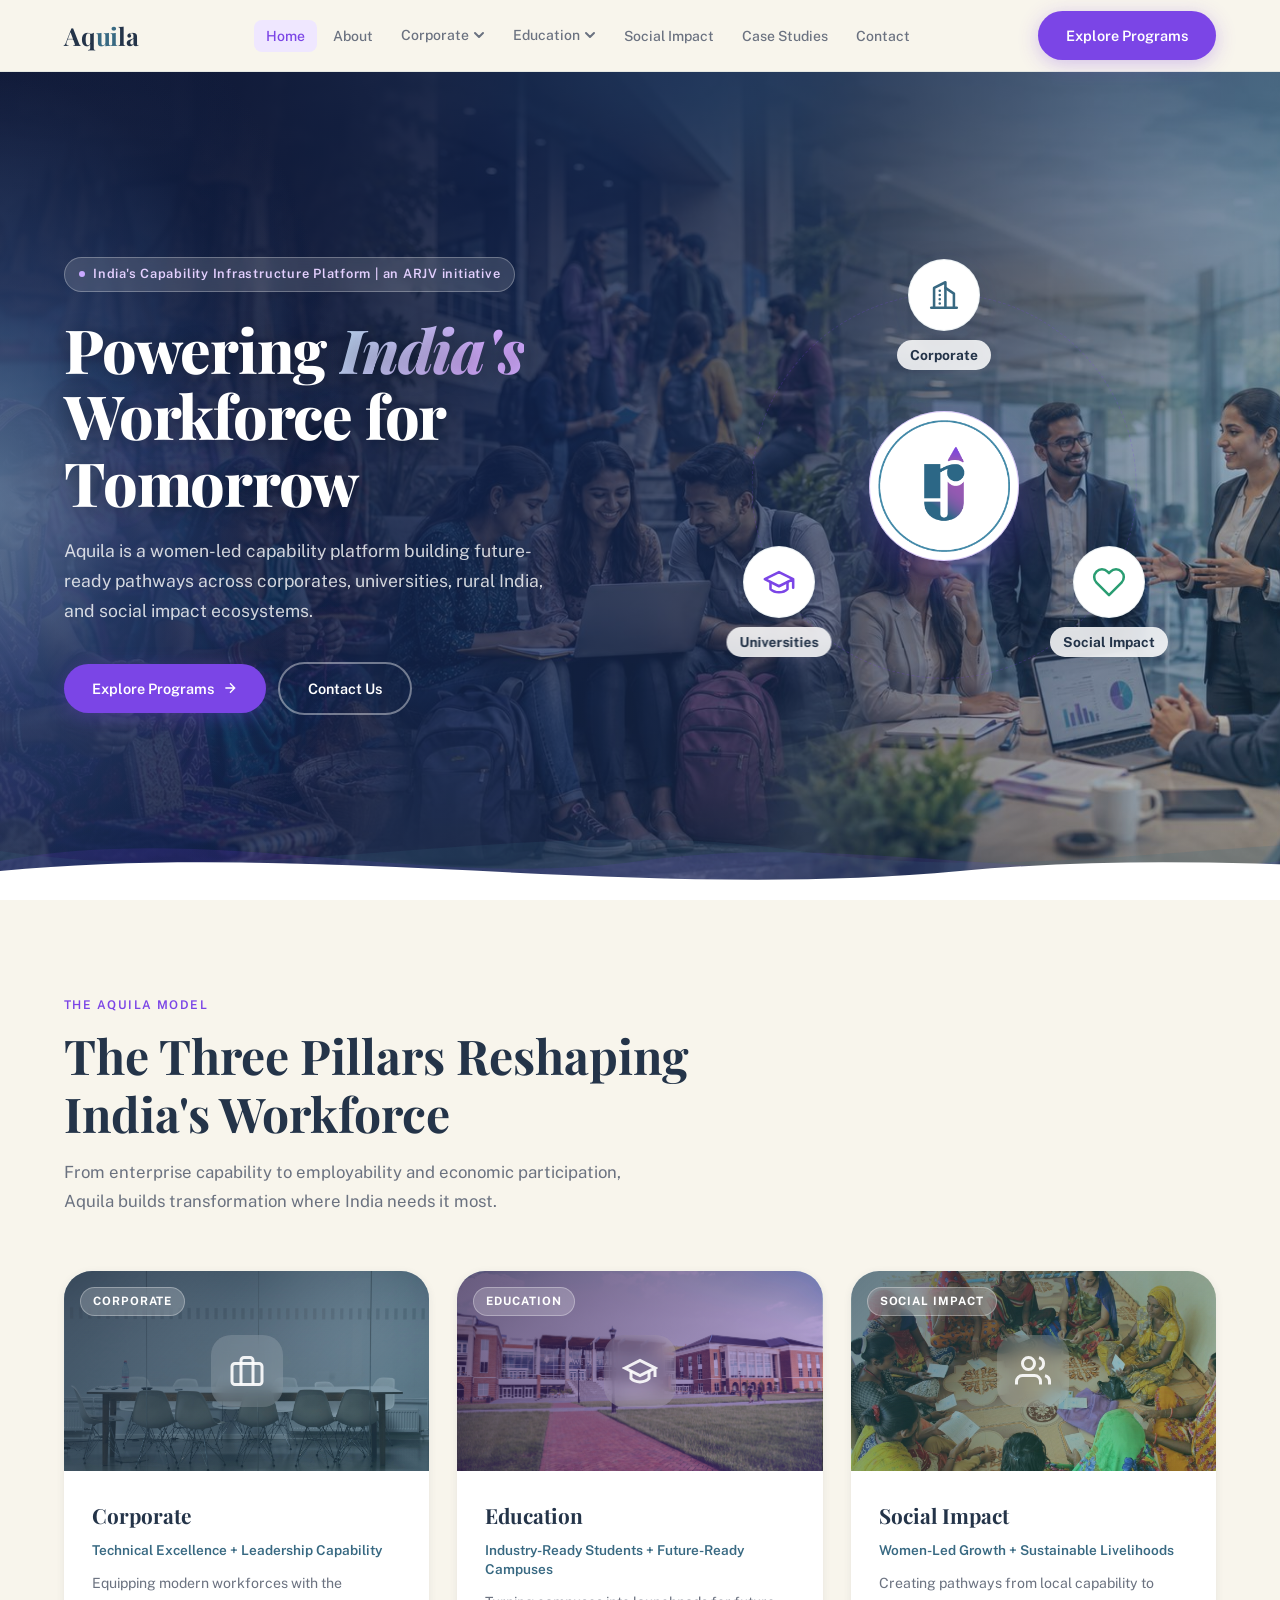
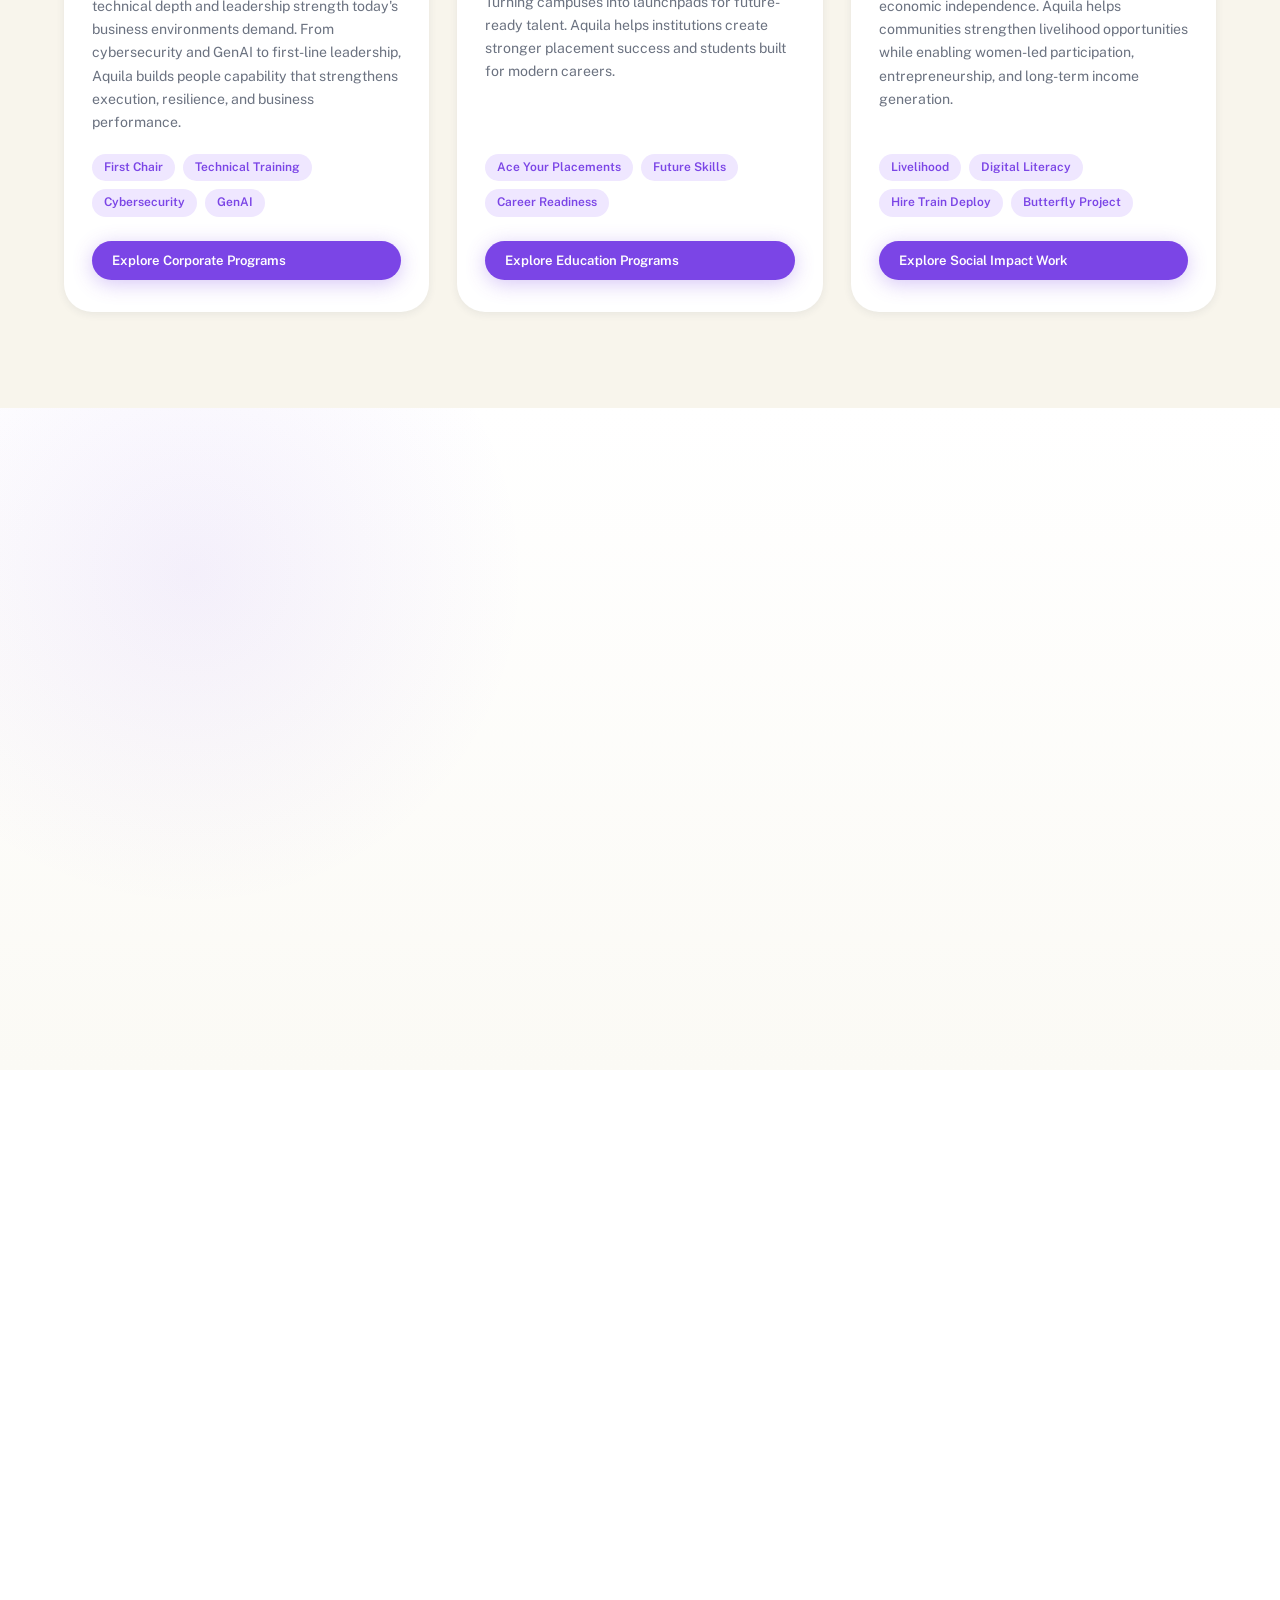
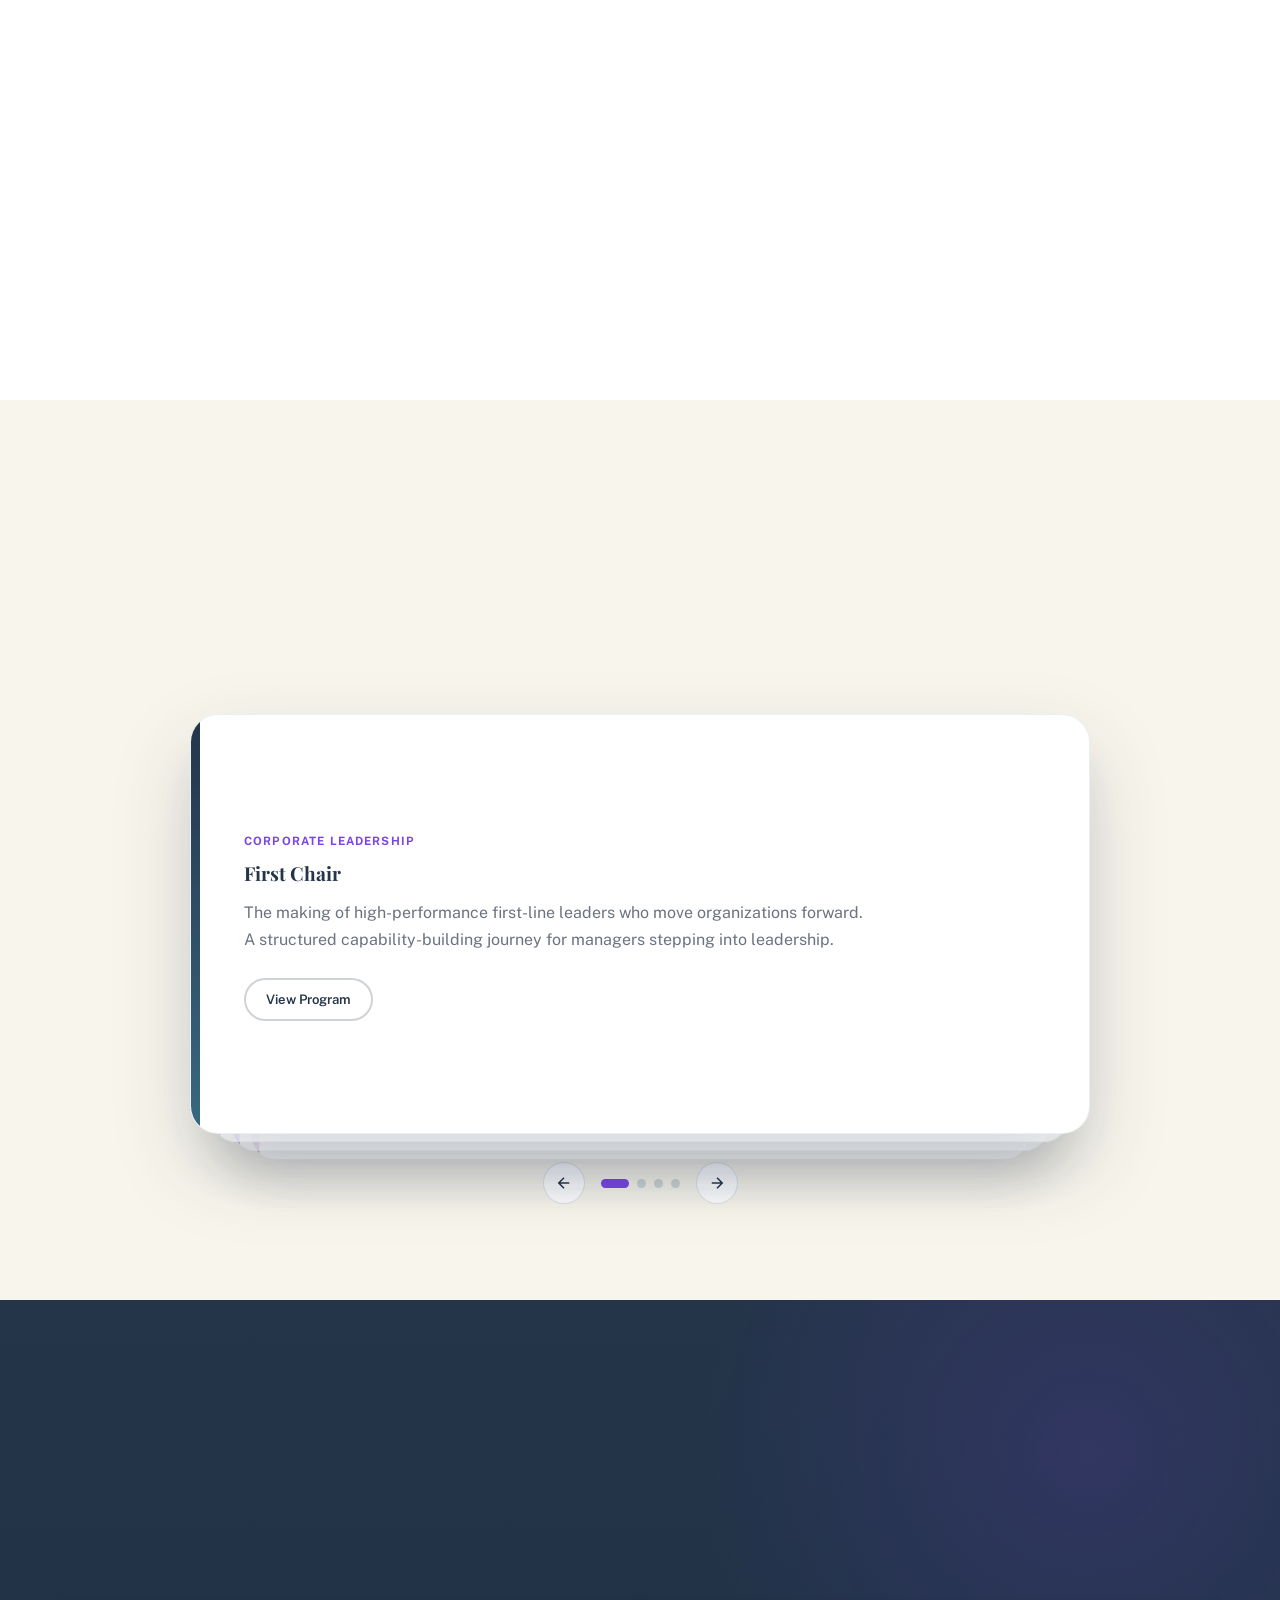
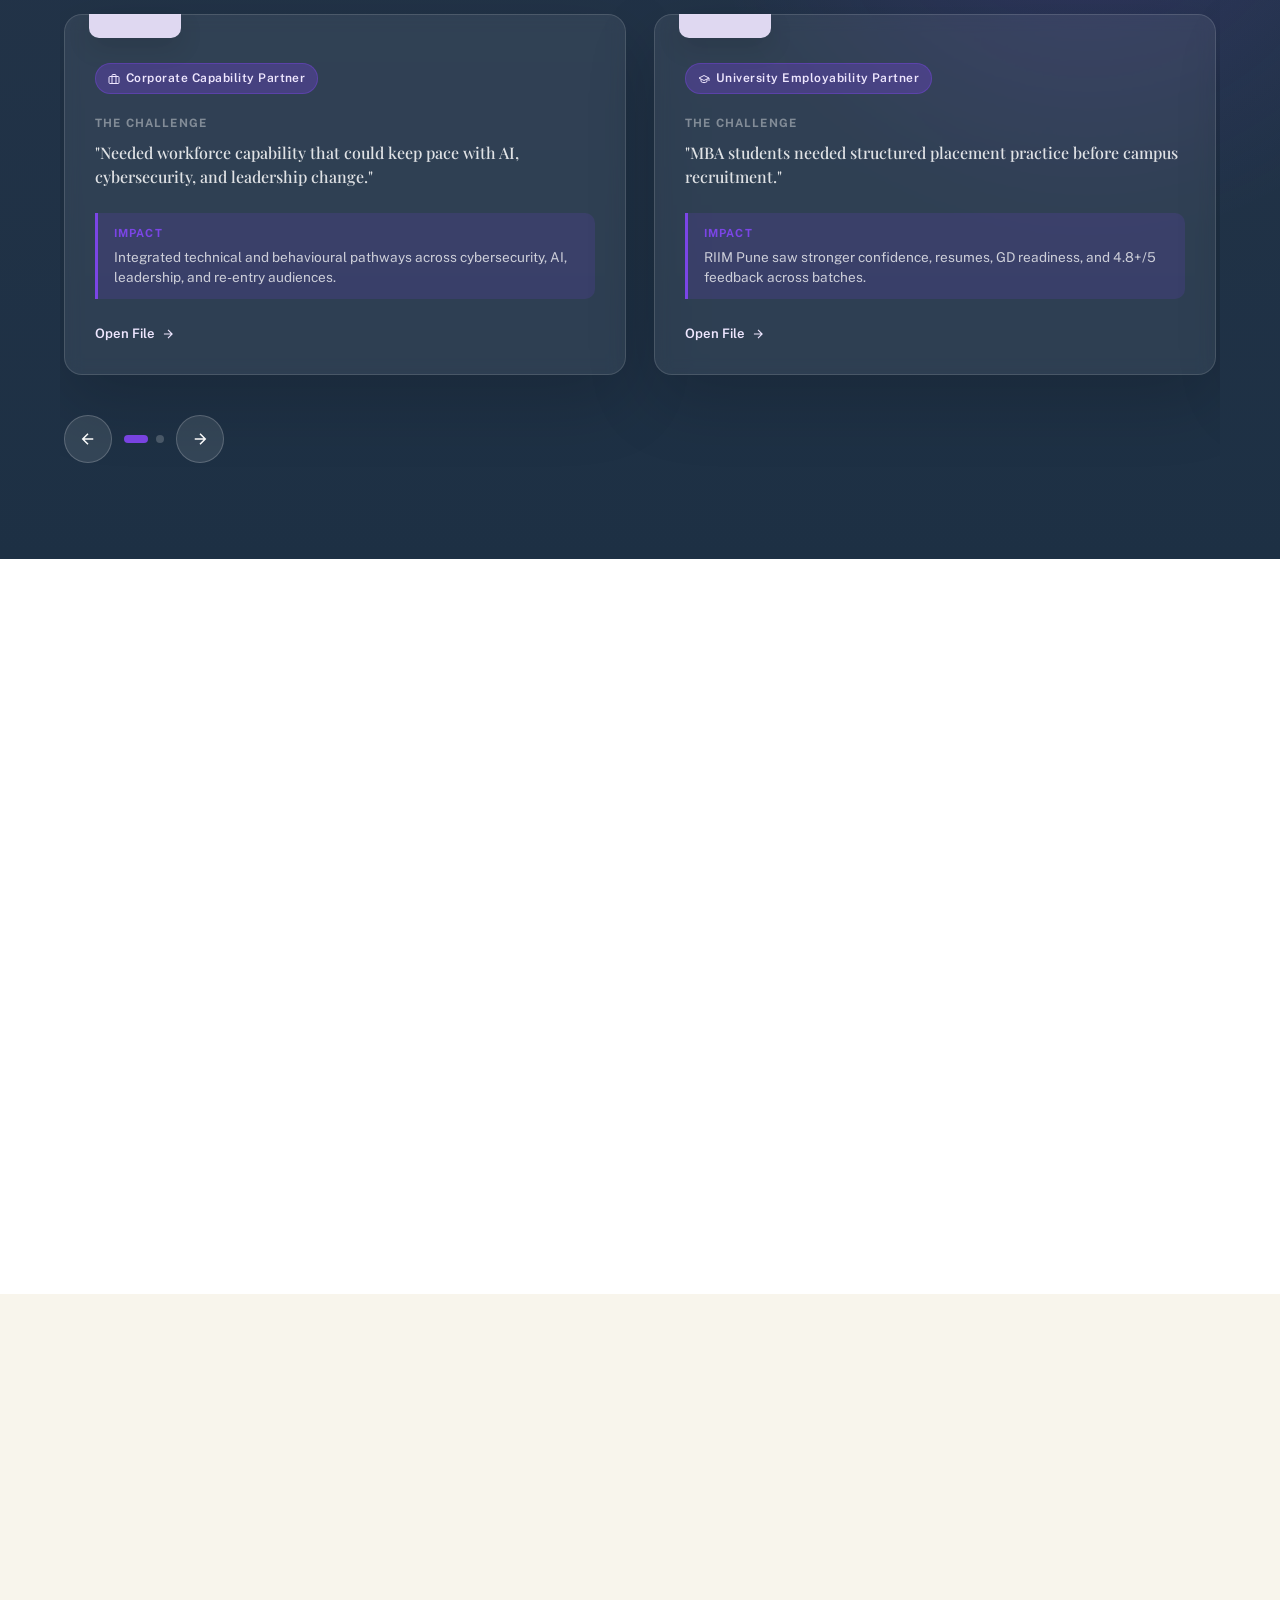
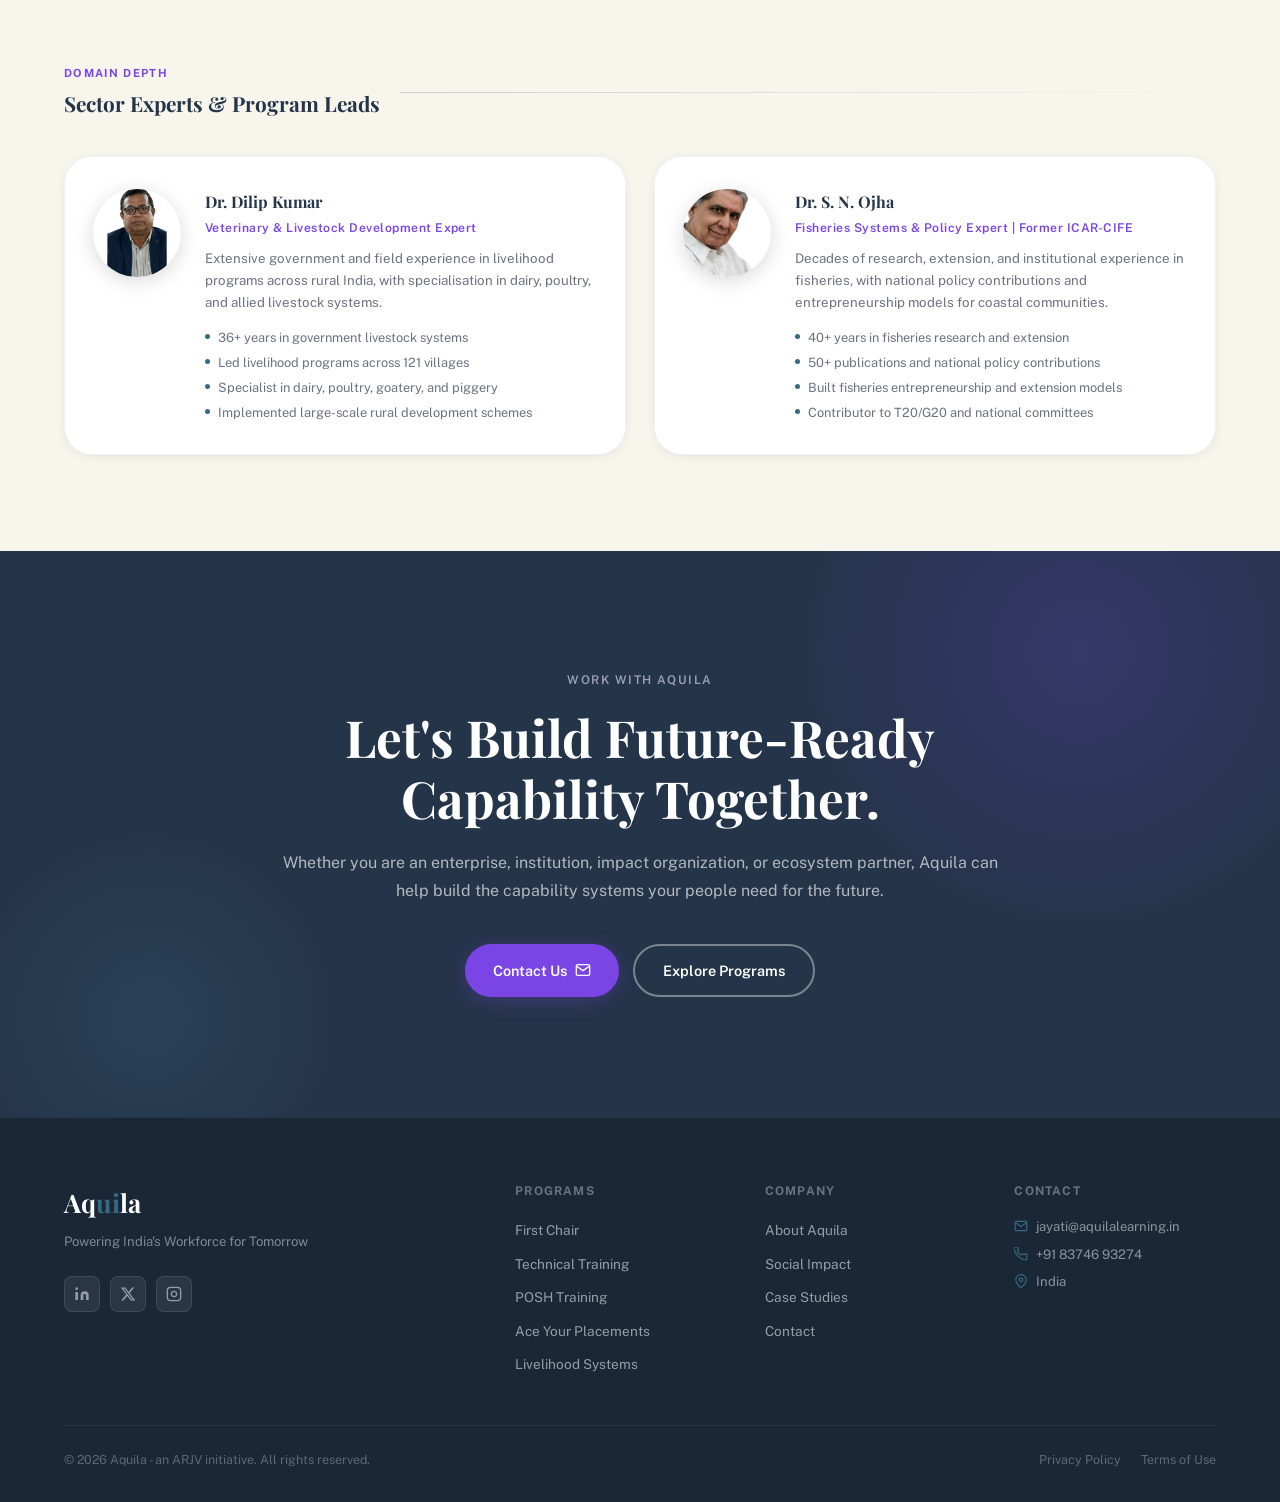
==== index.html @ 2aec51d8 "Move Cyberbullying Awareness from Corporate to Education nav Updated nav dropdown, mobile menu, foot" ====
<!DOCTYPE html>
<html lang="en">
<head>
  <meta charset="UTF-8" />
  <meta name="viewport" content="width=device-width, initial-scale=1.0" />
  <title>Aquila Powering India's Workforce for Tomorrow</title>
  <meta name="description" content="Aquila is a women-led ARJV initiative building future-ready capability pathways across corporates, institutions, rural India, and social impact ecosystems." />
  <meta property="og:title" content="Aquila Powering India's Workforce for Tomorrow" />
  <meta property="og:description" content="From potential to income pathways at scale: 15+ skill areas, 1,00,000+ learners impacted, and 60+ industry practitioners." />
  <meta property="og:type" content="website" />
  <meta property="og:image" content="assets/back/home-social.jpg" />
  <link rel="preconnect" href="https://fonts.googleapis.com" />
  <link rel="preconnect" href="https://fonts.gstatic.com" crossorigin />
  <link href="https://fonts.googleapis.com/css2?family=Playfair+Display:ital,wght@0,400;0,500;0,600;0,700;0,800;1,400;1,600&family=Public+Sans:wght@300;400;500;600;700&display=swap" rel="stylesheet" />
  <link rel="icon" href="favicon.svg" type="image/svg+xml" />
  <link rel="stylesheet" href="styles.css" />
  <style>
    /* -- Page-specific styles (shared chrome lives in styles.css) -- */

    /* ----------------------------
       HERO
    ---------------------------- */
    .hero {
      min-height: calc(100dvh - var(--nav-h));
      position: relative;
      isolation: isolate;
      overflow: hidden;
      display: flex;
      align-items: center;
      padding: 80px 0;
    }
    /* Mirrored background photo */
    .hero::before {
      content: '';
      position: absolute;
      inset: 0;
      background: url('assets/headers/home.jpg') center/cover no-repeat;
      transform: scaleX(-1);
      z-index: 0;
    }
    /* Dark navy overlay less purple, more depth */
    .hero::after {
      content: '';
      position: absolute;
      inset: 0;
      background:
        radial-gradient(ellipse 38% 90% at -1% 52%, rgba(160,200,235,0.50) 0%, rgba(90,130,195,0.28) 28%, rgba(50,80,130,0.08) 58%, transparent 76%),
        linear-gradient(120deg, rgba(12,22,52,0.93) 0%, rgba(18,36,78,0.84) 38%, rgba(30,52,95,0.60) 65%, rgba(56,105,130,0.28) 100%);
      z-index: 1;
      pointer-events: none;
    }
    .hero-inner {
      display: grid;
      grid-template-columns: 1fr 1fr;
      gap: 64px;
      align-items: center;
      position: relative;
      z-index: 2;
    }
    .hero-eyebrow {
      display: inline-flex;
      align-items: center;
      gap: 8px;
      background: rgba(255,255,255,0.14);
      border: 1px solid rgba(255,255,255,0.28);
      backdrop-filter: blur(6px);
      padding: 6px 14px;
      border-radius: 50px;
      font-size: 0.8rem;
      font-weight: 600;
      color: #e4d0ff;
      letter-spacing: 0.06em;
      margin-bottom: 24px;
    }
    .hero-eyebrow::before {
      content: '';
      width: 6px;
      height: 6px;
      border-radius: 50%;
      background: #c9a8ff;
      animation: pulse 2s infinite;
    }
    @keyframes pulse {
      0%, 100% { opacity: 1; transform: scale(1); }
      50% { opacity: 0.5; transform: scale(1.3); }
    }
    .hero-headline {
      font-family: var(--font-head);
      font-size: clamp(2.4rem, 5vw, 3.8rem);
      font-weight: 800;
      line-height: 1.1;
      color: #fff;
      margin-bottom: 20px;
      letter-spacing: -0.02em;
      text-shadow: 0 2px 20px rgba(0,0,0,0.3);
    }
    .hero-headline em {
      font-style: italic;
      background: linear-gradient(120deg, #b8d9f0 0%, #d4a8ff 40%, #c9b6ff 70%, #b8d9f0 100%);
      background-size: 220% 100%;
      -webkit-background-clip: text;
      background-clip: text;
      color: transparent;
      -webkit-text-fill-color: transparent;
      animation: hero-em-shift 7s ease-in-out infinite;
    }
    @keyframes hero-em-shift {
      0%, 100% { background-position: 0% 50%; }
      50%      { background-position: 100% 50%; }
    }

    /* Animated wave divider at the bottom of the hero */
    .hero-waves {
      position: absolute;
      left: 0; right: 0; bottom: -1px;
      height: 120px;
      z-index: 2;
      pointer-events: none;
      overflow: hidden;
      line-height: 0;
    }
    .hero-waves svg {
      display: block;
      width: 200%;
      height: 100%;
    }
    .hero-waves path {
      will-change: transform;
    }
    .hw-back  { fill: var(--white); animation: hero-wave-drift 26s linear infinite; }
    .hw-mid   { fill: rgba(56,105,130,0.18); animation: hero-wave-drift 18s linear infinite reverse; }
    .hw-front { fill: rgba(123,69,230,0.14); animation: hero-wave-drift 14s linear infinite; }
    @keyframes hero-wave-drift {
      from { transform: translate3d(0, 0, 0); }
      to   { transform: translate3d(-25%, 0, 0); }
    }

    /* keep hero content above the wave divider */
    .hero > .container { position: relative; z-index: 2; }
    .hero-sub {
      font-size: 1.1rem;
      color: rgba(255,255,255,0.80);
      line-height: 1.7;
      margin-bottom: 36px;
      max-width: 480px;
    }
    .hero-actions {
      display: flex;
      flex-wrap: wrap;
      gap: 12px;
      align-items: center;
    }

    /* ===== Hero convergence visual 3 sectors orbit the Aquila core ===== */
    .hero-visual {
      position: relative;
      min-height: 460px;
      display: flex;
      align-items: center;
      justify-content: center;
    }
    .hero-converge {
      position: relative;
      width: 100%;
      max-width: 520px;
      margin: 0 auto;
      aspect-ratio: 1 / 1;
    }
    /* static dashed orbit path the nodes ride on */
    .converge-ring {
      position: absolute;
      top: 50%; left: 50%;
      width: 74%; height: 74%;
      transform: translate(-50%, -50%);
      border: 1.5px dashed rgba(123,69,230,0.22);
      border-radius: 50%;
      z-index: 1;
    }
    /* rotating system carries the nodes around the core */
    .converge-system {
      position: absolute;
      inset: 0;
      z-index: 2;
      transform-origin: 50% 50%;
    }
    /* center hub Aquila logo badge */
    .converge-core {
      position: absolute;
      top: 50%; left: 50%;
      transform: translate(-50%, -50%);
      width: 150px; height: 150px;
      border-radius: 50%;
      background: #fff;
      display: flex; align-items: center; justify-content: center;
      box-shadow: 0 18px 48px rgba(123,69,230,0.28);
      z-index: 3;
    }
    .converge-core::before {
      content: '';
      position: absolute; inset: 0;
      border-radius: 50%;
      border: 1.5px solid rgba(123,69,230,0.3);
      animation: cv-pulse 2.8s ease-out infinite;
    }
    @keyframes cv-pulse {
      0%   { transform: scale(1);   opacity: 0.8; }
      100% { transform: scale(1.4); opacity: 0; }
    }
    .cc-logo { width: 88%; height: 88%; object-fit: contain; display: block; }
    /* sector nodes pinned to the orbit ring */
    .converge-node {
      position: absolute;
      width: 72px; height: 72px;
      transform: translate(-50%, -50%);
    }
    .converge-node.n1 { top: 13.2%; left: 50%; }
    .converge-node.n2 { top: 68.4%; left: 18.2%; }
    .converge-node.n3 { top: 68.4%; left: 81.8%; }
    /* inner wrapper counter-rotates so icons + labels stay upright */
    .cn-inner {
      position: relative;
      width: 100%; height: 100%;
      transform-origin: 50% 50%;
    }
    .cn-icon {
      width: 72px; height: 72px; border-radius: 50%;
      background: #fff;
      display: flex; align-items: center; justify-content: center;
      box-shadow: var(--shadow-md);
      border: 1px solid rgba(56,105,130,0.1);
    }
    .cn-icon svg { width: 34px; height: 34px; }
    .n1 .cn-icon svg { color: var(--teal); }
    .n2 .cn-icon svg { color: var(--violet); }
    .n3 .cn-icon svg { color: var(--green); }
    .cn-text {
      position: absolute;
      top: calc(100% + 9px); left: 50%;
      transform: translateX(-50%);
      white-space: nowrap;
      font-weight: 700; font-size: 0.86rem; color: var(--space);
      background: rgba(255,255,255,0.85);
      padding: 4px 13px; border-radius: 50px;
      backdrop-filter: blur(4px);
      box-shadow: var(--shadow-sm);
    }

    /* ----------------------------
       IMPACT METRICS
    ---------------------------- */
    .metrics {
      background: var(--white);
      padding: 56px 0;
      border-top: 1px solid rgba(56,105,130,0.08);
      border-bottom: 1px solid rgba(56,105,130,0.08);
    }
    .metrics-grid {
      display: grid;
      grid-template-columns: repeat(4, 1fr);
      gap: 2px;
    }
    .metric-card {
      padding: 28px 20px;
      text-align: center;
      border-right: 1px solid rgba(56,105,130,0.1);
      transition: background 0.2s ease;
    }
    .metric-card:last-child { border-right: none; }
    .metric-card:hover { background: var(--teal-light); }
    .metric-icon {
      width: 40px;
      height: 40px;
      background: linear-gradient(135deg, rgba(56,105,130,0.1), rgba(123,69,230,0.1));
      border-radius: 10px;
      display: flex;
      align-items: center;
      justify-content: center;
      margin: 0 auto 12px;
    }
    .metric-icon svg { width: 20px; height: 20px; color: var(--teal); }
    .metric-number {
      font-family: var(--font-head);
      font-size: 2rem;
      font-weight: 700;
      color: var(--space);
      line-height: 1;
      margin-bottom: 4px;
    }
    .metric-label {
      font-size: 0.8rem;
      font-weight: 500;
      color: var(--slate);
      letter-spacing: 0.02em;
    }

    .income-model {
      background:
        radial-gradient(circle at 15% 25%, rgba(123,69,230,0.08), transparent 28%),
        linear-gradient(180deg, var(--white), #fbfaf5);
    }
    .income-model-grid {
      display: grid;
      grid-template-columns: 0.82fr 1.18fr;
      gap: 56px;
      align-items: center;
    }
    .income-map {
      position: relative;
      padding: 14px;
      border-radius: 28px;
      background:
        linear-gradient(135deg, rgba(255,255,255,0.76), rgba(239,231,255,0.34)),
        radial-gradient(circle at 50% 50%, rgba(123,69,230,0.08), transparent 42%);
      border: 1px solid rgba(56,105,130,0.1);
    }
    .income-steps::before {
      content: '';
      position: absolute;
      left: 50%;
      top: 14%;
      bottom: 14%;
      width: 2px;
      background: linear-gradient(180deg, rgba(123,69,230,0.08), rgba(123,69,230,0.55), rgba(56,105,130,0.12));
      transform: translateX(-50%);
      pointer-events: none;
    }
    .income-steps::after {
      content: '';
      position: absolute;
      left: 12%;
      right: 12%;
      top: 50%;
      height: 2px;
      background: linear-gradient(90deg, rgba(56,105,130,0.1), rgba(123,69,230,0.55), rgba(56,105,130,0.1));
      transform: translateY(-50%);
      pointer-events: none;
    }
    .income-steps {
      position: relative;
      z-index: 2;
      display: grid;
      grid-template-columns: repeat(2, minmax(0, 1fr));
      gap: 20px;
    }
    .income-step {
      position: relative;
      z-index: 1;
      background: rgba(255,255,255,0.96);
      border: 1px solid rgba(56,105,130,0.14);
      border-radius: 18px;
      padding: 68px 24px 24px;
      min-height: 210px;
      box-shadow: 0 18px 45px rgba(36,52,73,0.08);
      backdrop-filter: blur(8px);
    }
    .income-step h3 { font-size: 1.25rem; }
    .income-step p { font-size: 0.9rem; }
    .income-node {
      position: absolute;
      top: 22px;
      left: 24px;
      width: 36px;
      height: 36px;
      display: grid;
      place-items: center;
      border-radius: 50%;
      background: linear-gradient(135deg, var(--space), var(--violet));
      color: var(--white);
      box-shadow: 0 0 0 8px rgba(123,69,230,0.09);
    }
    .income-node svg {
      width: 16px;
      height: 16px;
    }
    .income-step .num {
      position: absolute;
      top: 26px;
      right: 24px;
      font-size: 0.7rem;
      font-weight: 700;
      letter-spacing: 0.12em;
      text-transform: uppercase;
      color: var(--violet);
    }
    .income-step h3 {
      font-family: var(--font-head);
      font-size: 1.1rem;
      color: var(--space);
      margin-bottom: 8px;
    }
    .income-step p {
      font-size: 0.82rem;
      line-height: 1.55;
      color: var(--slate);
    }

    /* ----------------------------
       THREE PILLARS
    ---------------------------- */
    .pillars { background: var(--ivory); }
    .pillars-grid {
      display: grid;
      grid-template-columns: repeat(3, 1fr);
      gap: 28px;
    }
    .pillar-card {
      background: var(--white);
      border-radius: var(--radius-lg);
      overflow: hidden;
      box-shadow: var(--shadow-sm);
      transition: transform 0.3s ease, box-shadow 0.3s ease;
      display: flex;
      flex-direction: column;
    }
    .pillar-card:hover {
      transform: translateY(-8px);
      box-shadow: var(--shadow-lg);
    }
    .pillar-visual {
      height: 200px;
      position: relative;
      overflow: hidden;
      display: flex;
      align-items: center;
      justify-content: center;
      background-size: cover;
      background-position: center;
    }
    .pillar-card:nth-child(1) .pillar-visual {
      background-image: linear-gradient(135deg, rgba(36,52,73,0.78), rgba(56,105,130,0.46)), url('assets/back/home-corporate.jpg');
    }
    .pillar-card:nth-child(2) .pillar-visual {
      background-image: linear-gradient(135deg, rgba(45,27,78,0.7), rgba(123,69,230,0.34)), url('assets/back/home-institutions.jpg');
    }
    .pillar-card:nth-child(3) .pillar-visual {
      background-image: linear-gradient(135deg, rgba(26,58,74,0.68), rgba(42,157,114,0.28)), url('assets/back/home-social.jpg');
    }
    .pillar-visual-icon {
      width: 72px;
      height: 72px;
      background: rgba(255,255,255,0.15);
      border-radius: 20px;
      display: flex;
      align-items: center;
      justify-content: center;
      backdrop-filter: blur(8px);
    }
    .pillar-visual-icon svg { width: 36px; height: 36px; color: rgba(255,255,255,0.9); }
    .pillar-badge {
      position: absolute;
      top: 16px;
      left: 16px;
      background: rgba(255,255,255,0.2);
      backdrop-filter: blur(8px);
      border: 1px solid rgba(255,255,255,0.3);
      border-radius: 50px;
      padding: 4px 12px;
      font-size: 0.72rem;
      font-weight: 700;
      color: white;
      letter-spacing: 0.08em;
      text-transform: uppercase;
    }
    .pillar-body { padding: 28px 28px 32px; display: flex; flex-direction: column; flex: 1; }
    .pillar-title {
      font-family: var(--font-head);
      font-size: 1.3rem;
      font-weight: 700;
      color: var(--space);
      margin-bottom: 8px;
    }
    .pillar-subtitle {
      font-size: 0.85rem;
      font-weight: 600;
      color: var(--teal);
      margin-bottom: 12px;
      line-height: 1.4;
    }
    .pillar-desc { font-size: 0.88rem; color: var(--slate); line-height: 1.65; margin-bottom: 20px; }
    .pillar-tags {
      display: flex;
      flex-wrap: wrap;
      gap: 8px;
      margin-bottom: 24px;
      margin-top: auto;
    }
    .tag {
      background: var(--lavender);
      color: var(--violet);
      padding: 4px 12px;
      border-radius: 50px;
      font-size: 0.75rem;
      font-weight: 600;
      transition: background 0.2s;
    }
    .tag:hover { background: var(--violet); color: white; }

    /* ----------------------------
       CAPABILITY AREAS
    ---------------------------- */
    .capabilities { background: var(--white); }
    .capabilities-grid {
      display: grid;
      grid-template-columns: repeat(3, 1fr);
      gap: 24px;
    }
    .cap-card {
      background: var(--ivory);
      border-radius: var(--radius-md);
      padding: 32px 28px;
      border: 1px solid transparent;
      transition: all 0.3s ease;
      position: relative;
      overflow: hidden;
    }
    .cap-card::before {
      content: '';
      position: absolute;
      inset: 0;
      background: var(--gradient-card);
      opacity: 0;
      transition: opacity 0.3s ease;
      border-radius: inherit;
    }
    .cap-card:hover { transform: translateY(-6px); border-color: rgba(123,69,230,0.15); box-shadow: var(--shadow-md); }
    .cap-card:hover::before { opacity: 1; }
    .cap-icon {
      width: 52px;
      height: 52px;
      border-radius: 14px;
      display: flex;
      align-items: center;
      justify-content: center;
      margin-bottom: 20px;
      position: relative;
      z-index: 1;
    }
    .cap-icon svg { width: 26px; height: 26px; }
    .cap-card:nth-child(1) .cap-icon { background: linear-gradient(135deg, #e0f0f7, #c8e4ef); color: var(--teal); }
    .cap-card:nth-child(2) .cap-icon { background: linear-gradient(135deg, #f0e8f7, #e2cff0); color: var(--purple); }
    .cap-card:nth-child(3) .cap-icon { background: linear-gradient(135deg, #ede4ff, #ddd0fb); color: var(--violet); }
    .cap-card:nth-child(4) .cap-icon { background: linear-gradient(135deg, #fff3e0, #ffe5b4); color: #e07800; }
    .cap-card:nth-child(5) .cap-icon { background: linear-gradient(135deg, #e8f7f0, #c8eedd); color: #2a9d72; }
    .cap-card:nth-child(6) .cap-icon { background: linear-gradient(135deg, #fce8f0, #f8c8dd); color: #c2466e; }
    .cap-title {
      font-family: var(--font-head);
      font-size: 1.1rem;
      font-weight: 700;
      color: var(--space);
      margin-bottom: 10px;
      position: relative;
      z-index: 1;
    }
    .cap-desc { font-size: 0.85rem; color: var(--slate); line-height: 1.6; position: relative; z-index: 1; }

    /* ----------------------------
       FEATURED PROGRAMS
    ---------------------------- */
    .programs { background: var(--ivory); }
    .programs-grid {
      position: relative;
      min-height: 420px;
      max-width: 900px;
      margin: 0 auto;
    }
    .program-card {
      position: absolute;
      inset: 0;
      background: var(--white);
      border-radius: var(--radius-lg);
      overflow: hidden;
      box-shadow: var(--shadow-lg);
      display: flex;
      min-height: 330px;
      border: 1px solid rgba(56,105,130,0.1);
      transform: translateY(calc(var(--stack-y, 0) * 18px)) scale(var(--stack-scale, 1));
      opacity: var(--stack-opacity, 1);
      z-index: var(--stack-z, 1);
      pointer-events: var(--stack-events, none);
      transition: transform 0.45s cubic-bezier(0.4,0,0.2,1), opacity 0.35s ease, box-shadow 0.35s ease;
    }
    .program-card.active {
      --stack-events: auto;
      box-shadow: 0 34px 80px rgba(36,52,73,0.18);
    }
    .program-card:hover { box-shadow: 0 34px 80px rgba(36,52,73,0.22); }
    .program-accent {
      width: 9px;
      flex-shrink: 0;
    }
    .program-card:nth-child(1) .program-accent { background: linear-gradient(180deg, #243449, #386982); }
    .program-card:nth-child(2) .program-accent { background: linear-gradient(180deg, #9B5CB8, #7B45E6); }
    .program-card:nth-child(3) .program-accent { background: linear-gradient(180deg, #386982, #7B45E6); }
    .program-card:nth-child(4) .program-accent { background: linear-gradient(180deg, #7B45E6, #9B5CB8); }
    .program-card:nth-child(5) .program-accent { background: linear-gradient(180deg, #2a9d72, #3ab38a); }
    .program-content {
      padding: 42px 44px 38px;
      flex: 1;
      display: grid;
      align-content: center;
      justify-items: start;
    }
    .program-eyebrow {
      font-size: 0.72rem;
      font-weight: 700;
      letter-spacing: 0.1em;
      text-transform: uppercase;
      color: var(--violet);
      margin-bottom: 8px;
    }
    .program-title {
      font-family: var(--font-head);
      font-size: 1.2rem;
      font-weight: 700;
      color: var(--space);
      margin-bottom: 10px;
    }
    .program-desc { font-size: 1rem; color: var(--slate); line-height: 1.7; margin-bottom: 24px; max-width: 620px; }
    .program-stack-controls {
      max-width: 900px;
      margin: 28px auto 0;
      display: flex;
      justify-content: center;
      align-items: center;
      gap: 16px;
    }
    .program-nav {
      width: 42px;
      height: 42px;
      border-radius: 50%;
      border: 1px solid rgba(56,105,130,0.18);
      background: var(--white);
      color: var(--space);
      display: grid;
      place-items: center;
      cursor: pointer;
      transition: background 0.2s, color 0.2s, transform 0.2s;
    }
    .program-nav:hover { background: var(--space); color: var(--white); transform: translateY(-2px); }
    .program-nav svg { width: 18px; height: 18px; }
    .program-stack-dots { display: flex; gap: 8px; align-items: center; }
    .program-dot {
      width: 9px;
      height: 9px;
      border-radius: 50%;
      border: 0;
      background: rgba(56,105,130,0.22);
      cursor: pointer;
      transition: width 0.25s, background 0.25s;
    }
    .program-dot.active {
      width: 28px;
      border-radius: 999px;
      background: var(--violet);
    }

    /* ----------------------------
       CASE STUDIES CAROUSEL
    ---------------------------- */
    .case-studies {
      background:
        radial-gradient(circle at 85% 18%, rgba(123,69,230,0.16), transparent 30%),
        linear-gradient(180deg, var(--space), #1d3044);
      overflow-x: clip;
      overflow-y: visible;
    }
    .case-studies .section-label { color: rgba(239,231,255,0.7); }
    .case-studies .section-heading { color: var(--white); }
    .case-studies .section-subheading { color: rgba(255,255,255,0.6); max-width: 500px; }
    .carousel-wrapper {
      position: relative;
      overflow: hidden;
      padding: 18px 4px 18px;
      margin: -18px -4px -18px;
    }
    .carousel-track { display: flex; gap: 28px; transition: transform 0.5s cubic-bezier(0.4,0,0.2,1); }
    .case-card {
      position: relative;
      background: rgba(255,255,255,0.07);
      border: 1px solid rgba(255,255,255,0.13);
      border-radius: 18px;
      padding: 48px 30px 30px;
      flex: 0 0 calc((100% - 28px) / 2);
      min-width: 0;
      flex-shrink: 0;
      transition: background 0.3s, transform 0.3s;
      backdrop-filter: blur(8px);
      box-shadow: 0 26px 70px rgba(0,0,0,0.16);
    }
    .case-card::before {
      content: '';
      position: absolute;
      left: 24px;
      top: -1px;
      width: 92px;
      height: 24px;
      border-radius: 0 0 10px 10px;
      background: rgba(239,231,255,0.92);
      box-shadow: 0 10px 24px rgba(0,0,0,0.12);
    }
    .case-card:hover { background: rgba(255,255,255,0.12); transform: translateY(-4px); }
    .case-client-tag {
      display: inline-flex;
      align-items: center;
      gap: 6px;
      max-width: 100%;
      background: rgba(123,69,230,0.3);
      border: 1px solid rgba(123,69,230,0.4);
      padding: 5px 12px;
      border-radius: 50px;
      font-size: 0.75rem;
      font-weight: 600;
      color: var(--lavender);
      margin-bottom: 20px;
      letter-spacing: 0.04em;
      white-space: normal;
    }
    .case-problem-label {
      font-size: 0.72rem;
      font-weight: 700;
      letter-spacing: 0.1em;
      text-transform: uppercase;
      color: rgba(255,255,255,0.4);
      margin-bottom: 8px;
    }
    .case-problem {
      font-family: var(--font-head);
      font-size: 1rem;
      color: rgba(255,255,255,0.85);
      line-height: 1.5;
      margin-bottom: 24px;
      font-weight: 500;
    }
    .case-impact {
      background: rgba(123,69,230,0.15);
      border-left: 3px solid var(--violet);
      padding: 12px 16px;
      border-radius: 0 10px 10px 0;
      margin-bottom: 24px;
      overflow-wrap: anywhere;
    }
    .case-impact-label {
      font-size: 0.7rem;
      font-weight: 700;
      letter-spacing: 0.1em;
      text-transform: uppercase;
      color: var(--violet);
      margin-bottom: 4px;
    }
    .case-impact-text { font-size: 0.85rem; color: rgba(255,255,255,0.75); line-height: 1.5; }
    .case-cta {
      border: 0;
      background: transparent;
      padding: 0;
      cursor: pointer;
      font: inherit;
      font-size: 0.82rem;
      font-weight: 600;
      color: var(--lavender);
      display: flex;
      align-items: center;
      gap: 6px;
      transition: gap 0.2s;
    }
    .case-cta:hover { gap: 10px; }
    .case-modal {
      position: fixed;
      inset: 0;
      z-index: 2000;
      display: grid;
      place-items: center;
      padding: 24px;
      background: rgba(13,19,30,0.66);
      backdrop-filter: blur(6px);
    }
    .case-modal[hidden] { display: none; }
    .case-modal-panel {
      width: min(100%, 720px);
      max-height: min(760px, 86vh);
      overflow: auto;
      border-radius: var(--radius-lg);
      background: var(--white);
      color: var(--space);
      box-shadow: 0 40px 120px rgba(0,0,0,0.35);
      border: 1px solid rgba(56,105,130,0.12);
    }
    .case-modal-top {
      display: flex;
      justify-content: space-between;
      gap: 18px;
      align-items: flex-start;
      padding: 28px 30px 18px;
      border-bottom: 1px solid rgba(56,105,130,0.12);
      background: var(--ivory);
    }
    .case-modal-kicker {
      font-size: 0.72rem;
      font-weight: 800;
      letter-spacing: 0.12em;
      text-transform: uppercase;
      color: var(--violet);
      margin-bottom: 8px;
    }
    .case-modal-title {
      font-family: var(--font-head);
      font-size: clamp(1.55rem, 3vw, 2.2rem);
      line-height: 1.1;
      margin: 0;
    }
    .case-modal-close {
      width: 38px;
      height: 38px;
      border: 1px solid rgba(56,105,130,0.18);
      border-radius: 50%;
      background: var(--white);
      color: var(--space);
      display: grid;
      place-items: center;
      cursor: pointer;
      flex-shrink: 0;
    }
    .case-modal-body { padding: 26px 30px 30px; }
    .case-modal-body p {
      color: var(--slate);
      line-height: 1.75;
      margin-bottom: 18px;
    }
    .case-modal-impact {
      border-left: 4px solid var(--violet);
      background: rgba(123,69,230,0.08);
      padding: 18px 20px;
      border-radius: 0 14px 14px 0;
      margin: 24px 0;
    }
    .carousel-controls {
      display: flex;
      align-items: center;
      gap: 12px;
      margin-top: 40px;
    }
    .carousel-btn {
      width: 48px;
      height: 48px;
      border-radius: 50%;
      background: rgba(255,255,255,0.1);
      border: 1px solid rgba(255,255,255,0.2);
      display: flex;
      align-items: center;
      justify-content: center;
      color: white;
      transition: all 0.2s ease;
      cursor: pointer;
    }
    .carousel-btn:hover { background: rgba(123,69,230,0.4); border-color: var(--violet); }
    .carousel-btn svg { width: 18px; height: 18px; }
    .carousel-dots {
      display: flex;
      gap: 8px;
    }
    .carousel-dot {
      width: 8px;
      height: 8px;
      border-radius: 50%;
      background: rgba(255,255,255,0.2);
      cursor: pointer;
      transition: all 0.3s ease;
    }
    .carousel-dot.active { background: var(--violet); width: 24px; border-radius: 4px; }

    /* ----------------------------
       PARTNERS
    ---------------------------- */
    .partners { background: var(--white); }
    .partners-grid {
      display: grid;
      grid-template-columns: repeat(6, 1fr);
      gap: 16px;
    }
    .partner-card {
      background: var(--ivory);
      border: 1px solid rgba(56,105,130,0.1);
      border-radius: var(--radius-md);
      padding: 28px 16px;
      text-align: center;
      transition: all 0.3s ease;
      cursor: pointer;
    }
    .partner-card:hover {
      border-color: var(--teal);
      box-shadow: var(--shadow-sm);
      transform: translateY(-4px);
    }
    .partner-placeholder {
      width: 48px;
      height: 48px;
      border-radius: 12px;
      background: linear-gradient(135deg, rgba(56,105,130,0.15), rgba(123,69,230,0.1));
      margin: 0 auto 12px;
      display: flex;
      align-items: center;
      justify-content: center;
      color: var(--teal);
      filter: grayscale(1);
      transition: filter 0.3s;
    }
    .partner-card:hover .partner-placeholder { filter: grayscale(0); }
    .partner-placeholder svg { width: 24px; height: 24px; }
    .partner-label {
      font-size: 0.75rem;
      font-weight: 600;
      color: var(--slate);
      transition: color 0.3s;
    }
    .partner-card:hover .partner-label { color: var(--teal); }

    /* ----------------------------
       FOUNDERS
    ---------------------------- */
    .founders { background: var(--ivory); }
    .founders-grid {
      display: grid;
      grid-template-columns: repeat(4, 1fr);
      gap: 24px;
    }
    .founder-card {
      background: var(--white);
      border-radius: var(--radius-lg);
      padding: 28px;
      text-align: center;
      box-shadow: var(--shadow-sm);
      transition: all 0.3s ease;
    }
    .founder-card:hover { transform: translateY(-6px); box-shadow: var(--shadow-md); }
    .founder-avatar {
      width: 80px;
      height: 80px;
      border-radius: 50%;
      background: linear-gradient(135deg, #386982, #7B45E6);
      margin: 0 auto 16px;
      display: flex;
      align-items: center;
      justify-content: center;
      font-size: 1.8rem;
      color: rgba(255,255,255,0.8);
      font-family: var(--font-head);
    }
    .founder-name {
      font-family: var(--font-head);
      font-size: 1rem;
      font-weight: 700;
      color: var(--space);
      margin-bottom: 4px;
    }
    .founder-role {
      font-size: 0.78rem;
      font-weight: 600;
      color: var(--violet);
      margin-bottom: 10px;
      letter-spacing: 0.04em;
    }
    .founder-bio { font-size: 0.8rem; color: var(--slate); line-height: 1.6; margin-bottom: 14px; }
    .founder-tag {
      display: inline-block;
      background: var(--lavender);
      color: var(--violet);
      padding: 3px 10px;
      border-radius: 50px;
      font-size: 0.7rem;
      font-weight: 600;
    }

    /* ----------------------------
       LOGOS STATIC GRID
    ---------------------------- */
    .logos-section { background: var(--white); padding: 80px 0; }
    .logos-section .section-header { margin-bottom: 48px; }

    .logo-row { margin-bottom: 36px; }
    .logo-row:last-child { margin-bottom: 0; }

    .logo-row-header {
      display: flex;
      align-items: center;
      gap: 14px;
      margin-bottom: 22px;
    }
    .logo-row-rule { flex: 1; height: 1px; background: rgba(56,105,130,0.15); }
    .logo-row-label {
      font-size: 0.68rem;
      font-weight: 700;
      letter-spacing: 0.14em;
      text-transform: uppercase;
      color: var(--slate);
      flex-shrink: 0;
    }

    .logo-grid {
      display: flex;
      flex-wrap: wrap;
      justify-content: center;
      align-items: center;
      gap: 16px 12px;
    }
    .logo-item {
      display: inline-flex;
      align-items: center;
      justify-content: center;
      width: 150px;
      height: 78px;
      padding: 12px 20px;
      border-radius: var(--radius-sm);
      background: #fff;
      border: 1px solid rgba(56,105,130,0.08);
      transition: transform 0.3s ease, box-shadow 0.3s ease, border-color 0.3s ease;
    }
    .logo-item img {
      max-width: 100%;
      max-height: 100%;
      width: auto;
      height: auto;
      object-fit: contain;
      filter: grayscale(100%) opacity(0.55);
      transition: filter 0.35s ease;
      display: block;
    }
    .logo-item:hover {
      transform: scale(1.08);
      box-shadow: var(--shadow-md);
      border-color: rgba(56,105,130,0.18);
      z-index: 2;
    }
    .logo-item:hover img { filter: grayscale(0%) opacity(1); }

    /* ----------------------------
       TEAM SECTION
    ---------------------------- */
    .team { background: var(--ivory); }

    .team-group { margin-bottom: 72px; }
    .team-group:last-child { margin-bottom: 0; }

    .team-group-header {
      display: flex;
      align-items: center;
      gap: 20px;
      margin-bottom: 36px;
    }
    .team-group-label-wrap { flex-shrink: 0; }
    .team-group-eyebrow {
      font-size: 0.7rem;
      font-weight: 700;
      letter-spacing: 0.12em;
      text-transform: uppercase;
      color: var(--violet);
      display: block;
      margin-bottom: 4px;
    }
    .team-group-name {
      font-family: var(--font-head);
      font-size: 1.3rem;
      font-weight: 700;
      color: var(--space);
    }
    .team-group-rule {
      flex: 1;
      height: 1px;
      background: linear-gradient(90deg, rgba(56,105,130,0.25) 0%, transparent 100%);
    }

    .person-card {
      background: var(--white);
      border-radius: var(--radius-lg);
      padding: 28px 24px;
      text-align: center;
      box-shadow: var(--shadow-sm);
      border: 1px solid rgba(56,105,130,0.07);
      transition: transform 0.3s ease, box-shadow 0.3s ease, border-color 0.3s ease;
    }
    .person-card:hover {
      transform: translateY(-6px);
      box-shadow: var(--shadow-md);
      border-color: rgba(123,69,230,0.18);
    }
    .person-avatar {
      border-radius: 50%;
      margin: 0 auto 16px;
      display: flex;
      align-items: center;
      justify-content: center;
      font-family: var(--font-head);
      font-weight: 700;
      color: rgba(255,255,255,0.92);
      box-shadow: 0 4px 20px rgba(0,0,0,0.15);
      overflow: hidden;
    }
    .person-avatar img {
      width: 100%;
      height: 100%;
      display: block;
      object-fit: cover;
    }
    .person-name {
      font-family: var(--font-head);
      font-size: 1rem;
      font-weight: 700;
      color: var(--space);
      margin-bottom: 4px;
    }
    .person-role {
      font-size: 0.76rem;
      font-weight: 600;
      color: var(--violet);
      letter-spacing: 0.04em;
      margin-bottom: 10px;
    }
    .person-bio { font-size: 0.83rem; color: var(--slate); line-height: 1.65; }

    /* Founders: 2-col, larger avatars */
    .founders-duo {
      display: grid;
      grid-template-columns: repeat(2, 1fr);
      gap: 28px;
      max-width: 680px;
    }
    .founders-duo .person-avatar { width: 96px; height: 96px; font-size: 2.2rem; margin-bottom: 20px; }

    /* Mentors & Advisors: 3-col */
    .mentors-grid {
      display: grid;
      grid-template-columns: repeat(3, 1fr);
      gap: 24px;
    }
    .mentors-grid .person-avatar { width: 76px; height: 76px; font-size: 1.7rem; }

    /* Execution partners: flexible minimal grid (fits 5–7 cards cleanly) */
    .execution-grid {
      display: grid;
      grid-template-columns: repeat(auto-fit, minmax(150px, 1fr));
      gap: 18px;
    }
    .person-card.person-minimal { padding: 22px 14px; }
    .person-card.person-minimal .person-avatar { width: 58px; height: 58px; font-size: 1.35rem; margin-bottom: 12px; }
    .person-card.person-minimal .person-name { font-size: 0.87rem; }

    /* Partner companies: 3-up logo cards */
    .partners-co-grid {
      display: grid;
      grid-template-columns: repeat(3, 1fr);
      gap: 24px;
      max-width: 760px;
    }
    .partner-co-card {
      background: #fff;
      border-radius: var(--radius-md);
      padding: 30px 24px;
      text-align: center;
      box-shadow: var(--shadow-sm);
      border: 1px solid rgba(56,105,130,0.08);
      transition: transform 0.25s ease, box-shadow 0.25s ease, border-color 0.25s ease;
    }
    .partner-co-card:hover { transform: translateY(-4px); box-shadow: var(--shadow-md); border-color: rgba(56,105,130,0.18); }
    .partner-co-logo {
      height: 60px;
      display: flex;
      align-items: center;
      justify-content: center;
      margin-bottom: 16px;
    }
    .partner-co-logo img { max-height: 100%; max-width: 170px; width: auto; object-fit: contain; display: block; }
    .partner-co-name { font-family: var(--font-head); font-size: 1.05rem; color: var(--space); }

    /* Sector experts: 2-col horizontal */
    .experts-grid {
      display: grid;
      grid-template-columns: repeat(2, 1fr);
      gap: 28px;
    }
    .person-card.person-expert {
      display: flex;
      flex-direction: row;
      align-items: flex-start;
      text-align: left;
      gap: 24px;
      padding: 32px 28px;
    }
    .person-card.person-expert .person-avatar {
      width: 88px;
      height: 88px;
      font-size: 1.9rem;
      flex-shrink: 0;
      margin: 0;
    }
    .person-card.person-expert .person-body { flex: 1; min-width: 0; }
    .person-highlights {
      list-style: none;
      margin-top: 14px;
      display: flex;
      flex-direction: column;
      gap: 6px;
    }
    .person-highlights li {
      font-size: 0.8rem;
      color: var(--slate);
      line-height: 1.5;
      display: flex;
      align-items: flex-start;
      gap: 8px;
    }
    .person-highlights li::before {
      content: '';
      width: 5px;
      height: 5px;
      border-radius: 50%;
      background: var(--teal);
      flex-shrink: 0;
      margin-top: 6px;
    }

    @media (max-width: 1024px) {
      .mentors-grid { grid-template-columns: repeat(3, 1fr); }
      .execution-grid { grid-template-columns: repeat(3, 1fr); }
    }
    @media (max-width: 768px) {
      .founders-duo { grid-template-columns: 1fr; max-width: 400px; }
      .mentors-grid { grid-template-columns: repeat(2, 1fr); }
      .execution-grid { grid-template-columns: repeat(2, 1fr); }
      .partners-co-grid { grid-template-columns: 1fr; max-width: 340px; margin: 0 auto; }
      .experts-grid { grid-template-columns: 1fr; }
      .person-card.person-expert { flex-direction: column; text-align: center; align-items: center; }
      .person-card.person-expert .person-avatar { margin: 0 auto 16px; }
    }
    @media (max-width: 480px) {
      .mentors-grid { grid-template-columns: 1fr; }
    }

    /* ----------------------------
       FINAL CTA
    ---------------------------- */
    .final-cta {
      background: var(--space);
      position: relative;
      overflow: hidden;
      padding: 120px 0;
    }
    .final-cta::before {
      content: '';
      position: absolute;
      width: 600px;
      height: 600px;
      border-radius: 50%;
      background: radial-gradient(circle, rgba(123,69,230,0.2) 0%, transparent 70%);
      top: -200px;
      right: -100px;
    }
    .final-cta::after {
      content: '';
      position: absolute;
      width: 400px;
      height: 400px;
      border-radius: 50%;
      background: radial-gradient(circle, rgba(56,105,130,0.25) 0%, transparent 70%);
      bottom: -100px;
      left: -50px;
    }
    .final-cta-inner {
      position: relative;
      z-index: 1;
      text-align: center;
      max-width: 720px;
      margin: 0 auto;
    }
    .final-cta .section-label { color: rgba(239,231,255,0.6); margin-bottom: 16px; }
    .final-cta-heading {
      font-family: var(--font-head);
      font-size: clamp(2rem, 4vw, 3.2rem);
      font-weight: 700;
      color: var(--white);
      line-height: 1.2;
      margin-bottom: 20px;
    }
    .final-cta-sub { font-size: 1rem; color: rgba(255,255,255,0.65); line-height: 1.7; margin-bottom: 40px; }
    .final-cta-actions { display: flex; justify-content: center; flex-wrap: wrap; gap: 14px; }

    /* ----------------------------
       RESPONSIVE (page-specific)
    ---------------------------- */
    @media (max-width: 1024px) {
      .pillars-grid { grid-template-columns: 1fr; max-width: 560px; margin: 0 auto; }
      .capabilities-grid { grid-template-columns: repeat(2, 1fr); }
      .founders-grid { grid-template-columns: repeat(2, 1fr); }
      .metrics-grid { grid-template-columns: repeat(3, 1fr); }
      .metric-card { border-right: none; border-bottom: 1px solid rgba(56,105,130,0.1); }
      .metric-card:last-child { border-bottom: none; }
      .partners-grid { grid-template-columns: repeat(3, 1fr); }
      .footer-top { grid-template-columns: 1fr 1fr; }
      .case-card { flex-basis: calc((100% - 28px) / 2); }
    }

    @media (max-width: 768px) {
      :root { --nav-h: 64px; }
      .nav-links, .nav-cta { display: none; }
      .hamburger { display: flex; }
      .hero-inner { grid-template-columns: 1fr; text-align: center; gap: 48px; }
      .hero-actions { justify-content: center; }
      .hero-sub { margin: 0 auto 36px; }
      .hero-visual { min-height: auto; max-width: 440px; margin: 0 auto; }
      .income-model-grid { grid-template-columns: 1fr; }
      .income-map { min-height: auto; padding: 10px 0 0; }
      .income-steps::before, .income-steps::after { display: none; }
      .income-steps { grid-template-columns: repeat(2, 1fr); }
      .income-step:nth-child(even) { margin-top: 0; }
      .metrics-grid { grid-template-columns: repeat(2, 1fr); }
      .capabilities-grid { grid-template-columns: 1fr; }
      .programs-grid { min-height: 430px; }
      .program-content { padding: 34px 28px; }
      .founders-grid { grid-template-columns: repeat(2, 1fr); }
      .partners-grid { grid-template-columns: repeat(2, 1fr); }
      .footer-top { grid-template-columns: 1fr; gap: 32px; }
      .footer-bottom { flex-direction: column; text-align: center; }
      .case-card { flex-basis: 86vw; }
      section { padding: 72px 0; }
    }

    @media (max-width: 480px) {
      .metrics-grid { grid-template-columns: 1fr; }
      .founders-grid { grid-template-columns: 1fr; }
      .partners-grid { grid-template-columns: repeat(2, 1fr); }
      .income-steps { grid-template-columns: 1fr; }
      .programs-grid { min-height: 500px; }
      .program-card { min-height: 420px; }
    }

  </style>
</head>
<body>

<div class="scroll-progress" id="scrollProgress" aria-hidden="true"></div>

<!-- -----------------------------------
     NAVIGATION
------------------------------------ -->
<nav class="nav" id="navbar" role="navigation" aria-label="Main navigation">
  <div class="nav-inner">
    <a href="#" class="nav-logo" aria-label="Aquila home">Aq<span>ui</span>la</a>

    <ul class="nav-links" role="list">
      <li><a href="index.html" class="active">Home</a></li>
      <li><a href="about.html">About</a></li>
      <li class="nav-has-dropdown">
        <a tabindex="0">Corporate <svg class="chev" width="12" height="12" viewBox="0 0 12 12" fill="none" stroke="currentColor" stroke-width="2" stroke-linecap="round" stroke-linejoin="round" aria-hidden="true"><polyline points="2,4 6,8 10,4"/></svg></a>
        <ul class="nav-dropdown">
          <li><a href="first-chair.html">First Chair</a></li>
          <li><a href="technical-training.html">Technical Training</a></li>
          <li><a href="posh.html">POSH Training</a></li>
        </ul>
      </li>
      <li class="nav-has-dropdown">
        <a tabindex="0">Education <svg class="chev" width="12" height="12" viewBox="0 0 12 12" fill="none" stroke="currentColor" stroke-width="2" stroke-linecap="round" stroke-linejoin="round" aria-hidden="true"><polyline points="2,4 6,8 10,4"/></svg></a>
        <ul class="nav-dropdown">
          <li><a href="colleges.html">Colleges</a></li>
        </ul>
      </li>
      <li><a href="social-impact.html">Social Impact</a></li>
      <li><a href="case-studies.html">Case Studies</a></li>
      <li><a href="contact.html">Contact</a></li>
    </ul>

    <a href="#pillars" class="btn btn-primary nav-cta" aria-label="Explore Aquila Programs">Explore Programs</a>

    <button class="hamburger" id="hamburgerBtn" aria-label="Toggle mobile menu" aria-expanded="false" aria-controls="mobileMenu">
      <span></span>
      <span></span>
      <span></span>
    </button>
  </div>
</nav>

<div class="mobile-menu" id="mobileMenu" aria-hidden="true">
  <ul>
    <li><a href="index.html">Home</a></li>
    <li><a href="about.html">About</a></li>
    <li><a tabindex="0">Corporate</a></li>
    <li class="mm-sub"><a href="first-chair.html">First Chair</a></li>
    <li class="mm-sub"><a href="technical-training.html">Technical Training</a></li>
      <li class="mm-sub"><a href="posh.html">POSH Training</a></li>
    <li><a tabindex="0">Education</a></li>
    <li class="mm-sub"><a href="colleges.html">Colleges</a></li>
    <li class="mm-sub"><a href="cyberbullying.html">Cyberbullying Awareness</a></li>
    <li><a href="social-impact.html">Social Impact</a></li>
    <li><a href="case-studies.html">Case Studies</a></li>
    <li><a href="contact.html">Contact</a></li>
  </ul>
  <a href="#pillars" class="btn btn-primary" style="width:100%;justify-content:center;">Explore Programs</a>
</div>


<!-- -----------------------------------
     HERO
------------------------------------ -->
<section class="hero" aria-label="Hero">
  <div class="container">
    <div class="hero-inner">
      <div class="hero-content fade-in">
        <div class="hero-eyebrow">India's Capability Infrastructure Platform | an ARJV initiative</div>
        <h1 class="hero-headline">
          Powering <em>India's</em> Workforce for Tomorrow
        </h1>
        <p class="hero-sub">
          Aquila is a women-led capability platform building future-ready pathways across corporates, universities, rural India, and social impact ecosystems.
        </p>
        <div class="hero-actions">
          <a href="#pillars" class="btn btn-primary">
            Explore Programs
            <svg width="16" height="16" fill="none" stroke="currentColor" stroke-width="2" viewBox="0 0 24 24" aria-hidden="true"><path d="M5 12h14M12 5l7 7-7 7"/></svg>
          </a>
          <a href="#contact" class="btn btn-outline-white">Contact Us</a>
        </div>
      </div>

      <div class="hero-visual fade-in delay-2">
        <div class="hero-converge" role="img" aria-label="Aquila brings together corporates, universities, and the social impact sector">

          <span class="converge-ring" aria-hidden="true"></span>

          <div class="converge-system" aria-hidden="true">

            <div class="converge-node n1">
              <div class="cn-inner">
                <span class="cn-icon">
                  <svg viewBox="0 0 24 24" fill="none" stroke="currentColor" stroke-width="1.8" stroke-linecap="round" stroke-linejoin="round" aria-hidden="true"><path d="M3 21h18"/><path d="M5 21V7l8-4v18"/><path d="M19 21V11l-6-4"/><path d="M9 9v.01M9 12v.01M9 15v.01M9 18v.01"/></svg>
                </span>
                <span class="cn-text">Corporate</span>
              </div>
            </div>

            <div class="converge-node n2">
              <div class="cn-inner">
                <span class="cn-icon">
                  <svg viewBox="0 0 24 24" fill="none" stroke="currentColor" stroke-width="1.8" stroke-linecap="round" stroke-linejoin="round" aria-hidden="true"><path d="M22 10v6M2 10l10-5 10 5-10 5z"/><path d="M6 12v5c3 3 9 3 12 0v-5"/></svg>
                </span>
                <span class="cn-text">Universities</span>
              </div>
            </div>

            <div class="converge-node n3">
              <div class="cn-inner">
                <span class="cn-icon">
                  <svg viewBox="0 0 24 24" fill="none" stroke="currentColor" stroke-width="1.8" stroke-linecap="round" stroke-linejoin="round" aria-hidden="true"><path d="M20.84 4.61a5.5 5.5 0 0 0-7.78 0L12 5.67l-1.06-1.06a5.5 5.5 0 0 0-7.78 7.78l1.06 1.06L12 21.23l7.78-7.78 1.06-1.06a5.5 5.5 0 0 0 0-7.78z"/></svg>
                </span>
                <span class="cn-text">Social Impact</span>
              </div>
            </div>
          </div>

          <div class="converge-core">
            <img src="assets/aquila-logo.png" alt="Aquila" class="cc-logo">
          </div>
        </div>
      </div>
    </div>
  </div>

  <div class="hero-waves" aria-hidden="true">
    <svg viewBox="0 0 2880 120" preserveAspectRatio="none" xmlns="http://www.w3.org/2000/svg">
      <path class="hw-front" d="M0,80 C240,40 480,110 720,80 C960,50 1200,110 1440,80 C1680,50 1920,110 2160,80 C2400,50 2640,110 2880,80 L2880,120 L0,120 Z"/>
      <path class="hw-mid"   d="M0,70 C300,110 600,30 900,70 C1200,110 1500,30 1800,70 C2100,110 2400,30 2700,70 L2880,80 L2880,120 L0,120 Z"/>
      <path class="hw-back"  d="M0,90 C360,60 720,120 1080,90 C1440,60 1800,120 2160,90 C2520,60 2880,120 2880,90 L2880,120 L0,120 Z"/>
    </svg>
  </div>
</section>


<!-- -----------------------------------
     IMPACT METRICS (legacy hidden for now)
------------------------------------
<div class="metrics" aria-label="Impact metrics">
  <div class="container">
    <div class="metrics-grid">

      <div class="metric-card fade-in">
        <div class="metric-icon">
          <svg viewBox="0 0 24 24" fill="none" stroke="currentColor" stroke-width="2" aria-hidden="true"><path d="M17 21v-2a4 4 0 0 0-4-4H5a4 4 0 0 0-4 4v2"/><circle cx="9" cy="7" r="4"/><path d="M23 21v-2a4 4 0 0 0-3-3.87M16 3.13a4 4 0 0 1 0 7.75"/></svg>
        </div>
        <div class="metric-number" data-target="100000" data-suffix="+">0</div>
        <div class="metric-label">Learners</div>
      </div>

      <div class="metric-card fade-in delay-1">
        <div class="metric-icon">
          <svg viewBox="0 0 24 24" fill="none" stroke="currentColor" stroke-width="2" aria-hidden="true"><rect x="2" y="7" width="20" height="14" rx="2"/><path d="M16 21V5a2 2 0 0 0-2-2h-4a2 2 0 0 0-2 2v16"/></svg>
        </div>
        <div class="metric-number" data-target="15" data-suffix="+">0</div>
        <div class="metric-label">Skill Areas</div>
      </div>

      <div class="metric-card fade-in delay-2">
        <div class="metric-icon">
          <svg viewBox="0 0 24 24" fill="none" stroke="currentColor" stroke-width="2" aria-hidden="true"><path d="M3 9l9-7 9 7v11a2 2 0 0 1-2 2H5a2 2 0 0 1-2-2z"/><polyline points="9 22 9 12 15 12 15 22"/></svg>
        </div>
        <div class="metric-number" data-target="75000" data-suffix="+">0</div>
        <div class="metric-label">Livelihood Beneficiaries</div>
      </div>

      <div class="metric-card fade-in delay-3">
        <div class="metric-icon">
          <svg viewBox="0 0 24 24" fill="none" stroke="currentColor" stroke-width="2" aria-hidden="true"><circle cx="12" cy="8" r="4"/><path d="M6 20v-2a6 6 0 0 1 12 0v2"/></svg>
        </div>
        <div class="metric-number" data-target="60" data-suffix="+">0</div>
        <div class="metric-label">Practitioners</div>
      </div>

    </div>
  </div>
</div>
------------------------------------ -->

<!-- -----------------------------------
     THE AQUILA MODEL Three Pillars
------------------------------------ -->
<section class="pillars" id="pillars" aria-labelledby="pillars-heading">
  <div class="container">
    <div class="section-header fade-in">
      <p class="section-label">The Aquila Model</p>
      <h2 class="section-heading" id="pillars-heading">The Three Pillars Reshaping<br>India's Workforce</h2>
      <p class="section-subheading" style="margin-top:12px;">
        From enterprise capability to employability and economic participation, Aquila builds transformation where India needs it most.
      </p>
    </div>

    <div class="pillars-grid">

      <!-- Corporate -->
      <div class="pillar-card fade-in">
        <div class="pillar-visual">
          <span class="pillar-badge">Corporate</span>
          <div class="pillar-visual-icon">
            <svg viewBox="0 0 24 24" fill="none" stroke="currentColor" stroke-width="2" aria-hidden="true">
              <rect x="2" y="7" width="20" height="14" rx="2"/><path d="M16 21V5a2 2 0 0 0-2-2h-4a2 2 0 0 0-2 2v16"/>
            </svg>
          </div>
        </div>
        <div class="pillar-body">
          <h3 class="pillar-title">Corporate</h3>
          <p class="pillar-subtitle">Technical Excellence + Leadership Capability</p>
          <p class="pillar-desc">Equipping modern workforces with the technical depth and leadership strength today's business environments demand. From cybersecurity and GenAI to first-line leadership, Aquila builds people capability that strengthens execution, resilience, and business performance.</p>
          <div class="pillar-tags">
            <span class="tag">First Chair</span>
            <span class="tag">Technical Training</span>
            <span class="tag">Cybersecurity</span>
            <span class="tag">GenAI</span>
          </div>
          <a href="#programs" class="btn btn-primary btn-sm">Explore Corporate Programs</a>
        </div>
      </div>

      <!-- Education -->
      <div class="pillar-card fade-in delay-1">
        <div class="pillar-visual">
          <span class="pillar-badge">Education</span>
          <div class="pillar-visual-icon">
            <svg viewBox="0 0 24 24" fill="none" stroke="currentColor" stroke-width="2" aria-hidden="true">
              <path d="M22 10v6M2 10l10-5 10 5-10 5z"/><path d="M6 12v5c3 3 9 3 12 0v-5"/>
            </svg>
          </div>
        </div>
        <div class="pillar-body">
          <h3 class="pillar-title">Education</h3>
          <p class="pillar-subtitle">Industry-Ready Students + Future-Ready Campuses</p>
          <p class="pillar-desc">Turning campuses into launchpads for future-ready talent. Aquila helps institutions create stronger placement success and students built for modern careers.</p>
          <div class="pillar-tags">
            <span class="tag">Ace Your Placements</span>
            <span class="tag">Future Skills</span>
            <span class="tag">Career Readiness</span>
          </div>
          <a href="#programs" class="btn btn-primary btn-sm">Explore Education Programs</a>
        </div>
      </div>

      <!-- Social Impact -->
      <div class="pillar-card fade-in delay-2">
        <div class="pillar-visual">
          <span class="pillar-badge">Social Impact</span>
          <div class="pillar-visual-icon">
            <svg viewBox="0 0 24 24" fill="none" stroke="currentColor" stroke-width="2" aria-hidden="true">
              <path d="M17 21v-2a4 4 0 0 0-4-4H5a4 4 0 0 0-4 4v2"/><circle cx="9" cy="7" r="4"/><path d="M23 21v-2a4 4 0 0 0-3-3.87"/><path d="M16 3.13a4 4 0 0 1 0 7.75"/>
            </svg>
          </div>
        </div>
        <div class="pillar-body">
          <h3 class="pillar-title">Social Impact</h3>
          <p class="pillar-subtitle">Women-Led Growth + Sustainable Livelihoods</p>
          <p class="pillar-desc">Creating pathways from local capability to economic independence. Aquila helps communities strengthen livelihood opportunities while enabling women-led participation, entrepreneurship, and long-term income generation.</p>
          <div class="pillar-tags">
            <span class="tag">Livelihood</span>
            <span class="tag">Digital Literacy</span>
            <span class="tag">Hire Train Deploy</span>
            <span class="tag">Butterfly Project</span>
          </div>
          <a href="#programs" class="btn btn-primary btn-sm">Explore Social Impact Work</a>
        </div>
      </div>

    </div>
  </div>
</section>


<!-- -----------------------------------
     HOW AQUILA WORKS
------------------------------------ -->
<section class="income-model" aria-labelledby="income-model-heading">
  <div class="container">
    <div class="income-model-grid">
      <div class="fade-in">
        <p class="section-label">How Aquila Works</p>
        <h2 class="section-heading" id="income-model-heading">From Potential to<br>Income Pathways</h2>
        <p class="section-subheading" style="margin-top:12px;">The deck's core promise is simple: capability only matters when it converts into jobs, ventures, stronger teams, or durable income.</p>
      </div>
      <div class="income-map fade-in delay-1">
        <div class="income-steps">
          <div class="income-step">
            <span class="income-node" aria-hidden="true"><svg viewBox="0 0 24 24" fill="none" stroke="currentColor" stroke-width="2"><path d="M9 11l3 3L22 4"/><path d="M21 12v7a2 2 0 0 1-2 2H5a2 2 0 0 1-2-2V5a2 2 0 0 1 2-2h11"/></svg></span>
            <div class="num">01</div><h3>Assess</h3><p>Diagnostics map aptitude, interest, baseline skills, and role fit before training begins.</p>
          </div>
          <div class="income-step">
            <span class="income-node" aria-hidden="true"><svg viewBox="0 0 24 24" fill="none" stroke="currentColor" stroke-width="2"><path d="M2 3h6a4 4 0 0 1 4 4v14a3 3 0 0 0-3-3H2z"/><path d="M22 3h-6a4 4 0 0 0-4 4v14a3 3 0 0 1 3-3h7z"/></svg></span>
            <div class="num">02</div><h3>Train</h3><p>Practitioner-led programs build technical, behavioural, livelihood, and employability capability.</p>
          </div>
          <div class="income-step">
            <span class="income-node" aria-hidden="true"><svg viewBox="0 0 24 24" fill="none" stroke="currentColor" stroke-width="2"><path d="M12 20h9"/><path d="M16.5 3.5a2.12 2.12 0 0 1 3 3L7 19l-4 1 1-4z"/></svg></span>
            <div class="num">03</div><h3>Practice</h3><p>Simulations, projects, interviews, labs, and field work turn learning into performance.</p>
          </div>
          <div class="income-step">
            <span class="income-node" aria-hidden="true"><svg viewBox="0 0 24 24" fill="none" stroke="currentColor" stroke-width="2"><polyline points="22 7 13.5 15.5 8.5 10.5 2 17"/><polyline points="16 7 22 7 22 13"/></svg></span>
            <div class="num">04</div><h3>Place / Earn</h3><p>Employer linkages, microenterprise support, and reporting connect capability to outcomes.</p>
          </div>
        </div>
      </div>
    </div>
  </div>
</section>


<!-- -----------------------------------
     CAPABILITY AREAS
------------------------------------ -->
<section class="capabilities" id="about" aria-labelledby="cap-heading">
  <div class="container">
    <div class="section-header fade-in">
      <p class="section-label">What We Build</p>
      <h2 class="section-heading" id="cap-heading">Capability Areas Built for<br>India's Next Growth Cycle</h2>
      <p class="section-subheading" style="margin-top:12px;">
        Aquila designs practical, high-impact learning and transformation systems across technical, leadership, employability, and livelihood domains.
      </p>
    </div>

    <div class="capabilities-grid">

      <div class="cap-card fade-in">
        <div class="cap-icon">
          <svg viewBox="0 0 24 24" fill="none" stroke="currentColor" stroke-width="2" aria-hidden="true">
            <path d="M12 22s8-4 8-10V5l-8-3-8 3v7c0 6 8 10 8 10z"/>
          </svg>
        </div>
        <h3 class="cap-title">Cybersecurity</h3>
        <p class="cap-desc">Building security-first capability for an increasingly complex digital world.</p>
      </div>

      <div class="cap-card fade-in delay-1">
        <div class="cap-icon">
          <svg viewBox="0 0 24 24" fill="none" stroke="currentColor" stroke-width="2" aria-hidden="true">
            <circle cx="12" cy="12" r="10"/><circle cx="12" cy="12" r="3"/><line x1="12" y1="2" x2="12" y2="5"/><line x1="12" y1="19" x2="12" y2="22"/><line x1="2" y1="12" x2="5" y2="12"/><line x1="19" y1="12" x2="22" y2="12"/>
          </svg>
        </div>
        <h3 class="cap-title">Leadership</h3>
        <p class="cap-desc">Building first-line leaders for high-stakes environments.</p>
      </div>

      <div class="cap-card fade-in delay-2">
        <div class="cap-icon">
          <svg viewBox="0 0 24 24" fill="none" stroke="currentColor" stroke-width="2" aria-hidden="true">
            <polygon points="12 2 15.09 8.26 22 9.27 17 14.14 18.18 21.02 12 17.77 5.82 21.02 7 14.14 2 9.27 8.91 8.26 12 2"/>
          </svg>
        </div>
        <h3 class="cap-title">GenAI</h3>
        <p class="cap-desc">Turning AI disruption into competitive advantage.</p>
      </div>

      <div class="cap-card fade-in delay-3">
        <div class="cap-icon">
          <svg viewBox="0 0 24 24" fill="none" stroke="currentColor" stroke-width="2" aria-hidden="true">
            <path d="M22 10v6M2 10l10-5 10 5-10 5z"/><path d="M6 12v5c3 3 9 3 12 0v-5"/>
          </svg>
        </div>
        <h3 class="cap-title">Ace Your Placements</h3>
        <p class="cap-desc">Building placement-ready talent that gets hired first.</p>
      </div>

      <div class="cap-card fade-in">
        <div class="cap-icon">
          <svg viewBox="0 0 24 24" fill="none" stroke="currentColor" stroke-width="2" aria-hidden="true">
            <path d="M9.663 17h4.673M12 3v1m6.364 1.636l-.707.707M21 12h-1M4 12H3m3.343-5.657l-.707-.707m2.828 9.9a5 5 0 117.072 0l-.548.547A3.374 3.374 0 0014 18.469V19a2 2 0 11-4 0v-.531c0-.895-.356-1.754-.988-2.386l-.548-.547z"/>
          </svg>
        </div>
        <h3 class="cap-title">Entrepreneurship</h3>
        <p class="cap-desc">Creating entrepreneurs for evolving economies.</p>
      </div>

      <div class="cap-card fade-in delay-1">
        <div class="cap-icon">
          <svg viewBox="0 0 24 24" fill="none" stroke="currentColor" stroke-width="2" aria-hidden="true">
            <path d="M17 21v-2a4 4 0 0 0-4-4H5a4 4 0 0 0-4 4v2"/><circle cx="9" cy="7" r="4"/><path d="M23 21v-2a4 4 0 0 0-3-3.87M16 3.13a4 4 0 0 1 0 7.75"/>
          </svg>
        </div>
        <h3 class="cap-title">Livelihood Systems</h3>
        <p class="cap-desc">Livelihood systems designed for real income generation.</p>
      </div>

    </div>
  </div>
</section>


<!-- -----------------------------------
     FEATURED PROGRAMS
------------------------------------ -->
<section class="programs" id="programs" aria-labelledby="programs-heading">
  <div class="container">
    <div class="section-header fade-in">
      <p class="section-label">Flagship Interventions</p>
      <h2 class="section-heading" id="programs-heading">Featured Programs</h2>
      <p class="section-subheading" style="margin-top:12px;">
        Flagship interventions designed to move people, institutions, and communities from potential to performance.
      </p>
    </div>

    <div class="programs-grid">

      <div class="program-card fade-in">
        <div class="program-accent"></div>
        <div class="program-content">
          <p class="program-eyebrow">Corporate Leadership</p>
          <h3 class="program-title">First Chair</h3>
          <p class="program-desc">The making of high-performance first-line leaders who move organizations forward. A structured capability-building journey for managers stepping into leadership.</p>
          <a href="first-chair.html" class="btn btn-outline btn-sm">View Program</a>
        </div>
      </div>

      <div class="program-card fade-in delay-1">
        <div class="program-accent"></div>
        <div class="program-content">
          <p class="program-eyebrow">Campus Employability</p>
          <h3 class="program-title">Ace Your Placements</h3>
          <p class="program-desc">A placement program that turns students into top-choice candidates. Structured for colleges that want better placement outcomes and industry-ready graduates.</p>
          <a href="colleges.html" class="btn btn-outline btn-sm">View Program</a>
        </div>
      </div>

      <div class="program-card fade-in delay-2">
        <div class="program-accent"></div>
        <div class="program-content">
          <p class="program-eyebrow">Technical Capability</p>
          <h3 class="program-title">Cybersecurity Bootcamps</h3>
          <p class="program-desc">Immersive cybersecurity bootcamps designed to protect systems organizations depend on every day. Hands-on, practitioner-led, and outcome-focused.</p>
          <a href="technical-training.html" class="btn btn-outline btn-sm">Explore Bootcamps</a>
        </div>
      </div>


      <div class="program-card fade-in">
        <div class="program-accent"></div>
        <div class="program-content">
          <p class="program-eyebrow">Social Impact</p>
          <h3 class="program-title">Butterfly Project</h3>
          <p class="program-desc">An initiative helping women-led ventures transform local capability into economic movement. From digital literacy to entrepreneurship readiness for communities.</p>
          <a href="social-impact.html" class="btn btn-outline btn-sm">Explore Impact</a>
        </div>
      </div>

    </div>
    <div class="program-stack-controls" aria-label="Featured program carousel controls">
      <button class="program-nav" id="programPrev" aria-label="Previous program">
        <svg viewBox="0 0 24 24" fill="none" stroke="currentColor" stroke-width="2" aria-hidden="true"><path d="M19 12H5M12 19l-7-7 7-7"/></svg>
      </button>
      <div class="program-stack-dots" id="programDots" role="tablist" aria-label="Featured programs navigation">
        <button class="program-dot active" data-index="0" role="tab" aria-selected="true" aria-label="First Chair"></button>
        <button class="program-dot" data-index="1" role="tab" aria-selected="false" aria-label="Ace Your Placements"></button>
        <button class="program-dot" data-index="2" role="tab" aria-selected="false" aria-label="Cybersecurity Bootcamps"></button>
        <button class="program-dot" data-index="3" role="tab" aria-selected="false" aria-label="Butterfly Project"></button>
      </div>
      <button class="program-nav" id="programNext" aria-label="Next program">
        <svg viewBox="0 0 24 24" fill="none" stroke="currentColor" stroke-width="2" aria-hidden="true"><path d="M5 12h14M12 5l7 7-7 7"/></svg>
      </button>
    </div>
  </div>
</section>


<!-- -----------------------------------
     CASE STUDIES
------------------------------------ -->
<section class="case-studies" id="case-studies" aria-labelledby="cs-heading">
  <div class="container">
    <div class="section-header fade-in" style="display:flex;justify-content:space-between;align-items:flex-end;flex-wrap:wrap;gap:24px;">
      <div>
        <p class="section-label">Client Impact</p>
        <h2 class="section-heading" id="cs-heading">Transformation in Action</h2>
        <p class="section-subheading" style="margin-top:12px;">
          Stories of capability-building across enterprises, campuses, and communities.
        </p>
      </div>
    </div>

    <div class="carousel-wrapper">
      <div class="carousel-track" id="carouselTrack" role="list">

        <div class="case-card" role="listitem" data-title="Corporate Capability Partner" data-kicker="Corporate Case File" data-body="Aquila built an integrated capability pathway for a corporate environment dealing with AI adoption, cybersecurity risk, first-line leadership pressure, and re-entry talent needs. The work combined technical learning, behavioural practice, and role-linked application so teams could translate learning into execution." data-impact="Integrated technical and behavioural pathways across cybersecurity, AI, leadership, and re-entry audiences.">
          <div class="case-client-tag">
            <svg width="12" height="12" viewBox="0 0 24 24" fill="none" stroke="currentColor" stroke-width="2" aria-hidden="true"><rect x="2" y="7" width="20" height="14" rx="2"/><path d="M16 21V5a2 2 0 0 0-2-2h-4a2 2 0 0 0-2 2v16"/></svg>
            Corporate Capability Partner
          </div>
          <p class="case-problem-label">The Challenge</p>
          <p class="case-problem">"Needed workforce capability that could keep pace with AI, cybersecurity, and leadership change."</p>
          <div class="case-impact">
            <p class="case-impact-label">Impact</p>
            <p class="case-impact-text">Integrated technical and behavioural pathways across cybersecurity, AI, leadership, and re-entry audiences.</p>
          </div>
          <button type="button" class="case-cta">
            Open File
            <svg width="14" height="14" fill="none" stroke="currentColor" stroke-width="2" viewBox="0 0 24 24" aria-hidden="true"><path d="M5 12h14M12 5l7 7-7 7"/></svg>
          </button>
        </div>

        <div class="case-card" role="listitem" data-title="RIIM Pune Placement Sprint" data-kicker="Campus Case File" data-body="MBA students needed intensive, structured placement practice before recruitment. Aquila delivered resume work, group-discussion readiness, interview simulation, and placement confidence-building through a focused campus sprint." data-impact="RIIM Pune saw stronger confidence, resumes, GD readiness, and 4.8+/5 feedback across batches.">
          <div class="case-client-tag">
            <svg width="12" height="12" viewBox="0 0 24 24" fill="none" stroke="currentColor" stroke-width="2" aria-hidden="true"><path d="M22 10v6M2 10l10-5 10 5-10 5z"/><path d="M6 12v5c3 3 9 3 12 0v-5"/></svg>
            University Employability Partner
          </div>
          <p class="case-problem-label">The Challenge</p>
          <p class="case-problem">"MBA students needed structured placement practice before campus recruitment."</p>
          <div class="case-impact">
            <p class="case-impact-label">Impact</p>
            <p class="case-impact-text">RIIM Pune saw stronger confidence, resumes, GD readiness, and 4.8+/5 feedback across batches.</p>
          </div>
          <button type="button" class="case-cta">
            Open File
            <svg width="14" height="14" fill="none" stroke="currentColor" stroke-width="2" viewBox="0 0 24 24" aria-hidden="true"><path d="M5 12h14M12 5l7 7-7 7"/></svg>
          </button>
        </div>

        <div class="case-card" role="listitem" data-title="Livelihood Ecosystem Programs" data-kicker="Social Impact Case File" data-body="Grassroots learners needed more than training; they needed a pathway from local capability to income. Aquila's livelihood work connected skill-building, digital literacy, women-led participation, and microenterprise readiness across community contexts." data-impact="75,000+ learners trained across multi-state programs, with 60% women participation.">
          <div class="case-client-tag">
            <svg width="12" height="12" viewBox="0 0 24 24" fill="none" stroke="currentColor" stroke-width="2" aria-hidden="true"><path d="M17 21v-2a4 4 0 0 0-4-4H5a4 4 0 0 0-4 4v2"/><circle cx="9" cy="7" r="4"/><path d="M23 21v-2a4 4 0 0 0-3-3.87"/><path d="M16 3.13a4 4 0 0 1 0 7.75"/></svg>
            Livelihood Ecosystem Partner
          </div>
          <p class="case-problem-label">The Challenge</p>
          <p class="case-problem">"Grassroots learners needed pathways from skill-building to income and microenterprise."</p>
          <div class="case-impact">
            <p class="case-impact-label">Impact</p>
            <p class="case-impact-text">75,000+ learners trained across multi-state programs, with 60% women participation.</p>
          </div>
          <button type="button" class="case-cta">
            Open File
            <svg width="14" height="14" fill="none" stroke="currentColor" stroke-width="2" viewBox="0 0 24 24" aria-hidden="true"><path d="M5 12h14M12 5l7 7-7 7"/></svg>
          </button>
        </div>

      </div>

      <div class="carousel-controls">
        <button class="carousel-btn" id="prevBtn" aria-label="Previous case study">
          <svg viewBox="0 0 24 24" fill="none" stroke="currentColor" stroke-width="2" aria-hidden="true"><path d="M19 12H5M12 19l-7-7 7-7"/></svg>
        </button>
        <div class="carousel-dots" id="carouselDots" role="tablist" aria-label="Case study navigation">
          <button class="carousel-dot active" data-index="0" role="tab" aria-selected="true" aria-label="Case study 1"></button>
          <button class="carousel-dot" data-index="1" role="tab" aria-selected="false" aria-label="Case study 2"></button>
          <button class="carousel-dot" data-index="2" role="tab" aria-selected="false" aria-label="Case study 3"></button>
        </div>
        <button class="carousel-btn" id="nextBtn" aria-label="Next case study">
          <svg viewBox="0 0 24 24" fill="none" stroke="currentColor" stroke-width="2" aria-hidden="true"><path d="M5 12h14M12 5l7 7-7 7"/></svg>
        </button>
      </div>
    </div>
  </div>
  <div class="case-modal" id="caseModal" hidden role="dialog" aria-modal="true" aria-labelledby="caseModalTitle">
    <div class="case-modal-panel">
      <div class="case-modal-top">
        <div>
          <p class="case-modal-kicker" id="caseModalKicker">Case File</p>
          <h3 class="case-modal-title" id="caseModalTitle">Case Study</h3>
        </div>
        <button class="case-modal-close" id="caseModalClose" aria-label="Close case file">
          <svg width="18" height="18" viewBox="0 0 24 24" fill="none" stroke="currentColor" stroke-width="2" aria-hidden="true"><path d="M18 6L6 18M6 6l12 12"/></svg>
        </button>
      </div>
      <div class="case-modal-body">
        <p id="caseModalBody"></p>
        <div class="case-modal-impact">
          <p class="case-impact-label">Impact</p>
          <p id="caseModalImpact"></p>
        </div>
        <a href="case-studies.html" class="btn btn-primary btn-sm">View All Case Studies</a>
      </div>
    </div>
  </div>
</section>


<!-- -----------------------------------
     LOGOS STATIC GRID
------------------------------------ -->
<section class="logos-section" aria-labelledby="logos-heading">
  <div class="container">
    <div class="section-header center fade-in">
      <p class="section-label">Trusted Network</p>
      <h2 class="section-heading" id="logos-heading">Clients, Hiring Networks &amp; Partners</h2>
      <p class="section-subheading" style="margin-top:12px;margin-left:auto;margin-right:auto;text-align:center;">
        A growing ecosystem of organisations Aquila has trained, placed talent with, and partnered alongside.
      </p>
    </div>

    <!-- -- ROW 1: CLIENTS -- -->
    <div class="logo-row fade-in">
      <div class="logo-row-header">
        <span class="logo-row-rule" aria-hidden="true"></span>
        <span class="logo-row-label">Clients</span>
        <span class="logo-row-rule" aria-hidden="true"></span>
      </div>
      <div class="logo-grid">
        <span class="logo-item"><img src="Logo%27s/Clients/Bank%20Of%20Baroda.png"          alt="Bank of Baroda"></span>
        <span class="logo-item"><img src="Logo%27s/Clients/EY%20Logo.png"                   alt="EY"></span>
        <span class="logo-item"><img src="Logo%27s/Clients/Final-Karle-Infra.png"           alt="Karle Infrastructure"></span>
        <span class="logo-item"><img src="Logo%27s/Clients/GPL_Logo.jpg"                    alt="GPL"></span>
        <span class="logo-item"><img src="Logo%27s/Clients/Jai%20Hind%20Logo.jpg"           alt="Jai Hind"></span>
        <span class="logo-item"><img src="Logo%27s/Clients/Libratherm%20Logo.png"           alt="Libratherm"></span>
        <span class="logo-item"><img src="Logo%27s/Clients/logo-ibs.png"                    alt="IBS"></span>
        <span class="logo-item"><img src="Logo%27s/Clients/Monster-Jobs-Logo-Vector.png"    alt="Monster Jobs"></span>
        <span class="logo-item"><img src="Logo%27s/Clients/NTPC%20Logo.png"                 alt="NTPC"></span>
        <span class="logo-item"><img src="Logo%27s/Clients/Perfetti_Van_Melle_logo.png"     alt="Perfetti Van Melle"></span>
        <span class="logo-item"><img src="Logo%27s/Clients/RIIM%20Pune.png"                 alt="RIIM Pune"></span>
        <span class="logo-item"><img src="Logo%27s/Clients/Trti%20logo.png"                 alt="TRTI"></span>
        <span class="logo-item"><img src="Logo%27s/Clients/Tyson_Foods_logo.png"            alt="Tyson Foods"></span>
        <span class="logo-item"><img src="Logo%27s/Clients/Voya_Financial_logo.png"         alt="Voya Financial"></span>
      </div>
    </div>

    <!-- -- ROW 2: HIRING PARTNERS -- -->
    <div class="logo-row fade-in delay-1">
      <div class="logo-row-header">
        <span class="logo-row-rule" aria-hidden="true"></span>
        <span class="logo-row-label">Hiring Partners</span>
        <span class="logo-row-rule" aria-hidden="true"></span>
      </div>
      <div class="logo-grid">
        <span class="logo-item"><img src="Logo%27s/Hiring%20Partners/blue-dart-logo.png"        alt="Blue Dart"></span>
        <span class="logo-item"><img src="Logo%27s/Hiring%20Partners/comett-logo.png"           alt="Comett"></span>
        <span class="logo-item"><img src="Logo%27s/Hiring%20Partners/Delhivery_Logo.png"        alt="Delhivery"></span>
        <span class="logo-item"><img src="Logo%27s/Hiring%20Partners/Nippon%20Express%20Logo.png" alt="Nippon Express"></span>
        <span class="logo-item"><img src="Logo%27s/Hiring%20Partners/Swiggy_logo.webp"          alt="Swiggy"></span>
      </div>
    </div>

  </div>

</section>


<!-- -----------------------------------
     TEAM
------------------------------------ -->
<section class="team" id="team" aria-labelledby="team-heading">
  <div class="container">

    <div class="section-header fade-in">
      <p class="section-label">Our People</p>
      <h2 class="section-heading" id="team-heading">Led by Practitioners.<br>Built for Real-World Outcomes.</h2>
      <p class="section-subheading" style="margin-top:12px;">
        Aquila brings together founders with deep enterprise experience, domain experts, on-ground partners, and advisors who have done the hard work across India's most complex sectors.
      </p>
    </div>


    <!-- -- FOUNDERS -- -->
    <div class="team-group">

      <div class="team-group-header fade-in">
        <div class="team-group-label-wrap">
          <span class="team-group-eyebrow">Leadership</span>
          <h3 class="team-group-name">Founders</h3>
        </div>
        <div class="team-group-rule" aria-hidden="true"></div>
      </div>

      <div class="founders-duo">

        <div class="person-card fade-in">
          <div class="person-avatar" aria-hidden="true"><img src="assets/people/rewa-singh-deo.png" alt=""></div>
          <h4 class="person-name">Rewa Singh Deo</h4>
          <p class="person-role">Founder</p>
          <p class="person-bio">Seasoned talent leader with 25+ years shaping leadership pipelines and driving enterprise-wide talent transformation globally. Mentors women entrepreneurs.</p>
        </div>

        <div class="person-card fade-in delay-1">
          <div class="person-avatar" aria-hidden="true"><img src="assets/people/jayati-pardhy.jpg" alt=""></div>
          <h4 class="person-name">Jayati Pardhy</h4>
          <p class="person-role">Founder</p>
          <p class="person-bio">Global HR leader with deep expertise in strategic hiring, employer branding, and building high-impact teams from the ground up.</p>
        </div>

      </div>
    </div>


    <!-- -- MENTORS & ADVISORS -- -->
    <div class="team-group">

      <div class="team-group-header fade-in">
        <div class="team-group-label-wrap">
          <span class="team-group-eyebrow">Guidance</span>
          <h3 class="team-group-name">Mentors &amp; Advisors</h3>
        </div>
        <div class="team-group-rule" aria-hidden="true"></div>
      </div>

      <div class="mentors-grid">

        <div class="person-card fade-in">
          <div class="person-avatar" aria-hidden="true"><img src="assets/people/dr-abhay-bhave.png" alt=""></div>
          <h4 class="person-name">Dr. Abhay Bhave</h4>
          <p class="person-role">IAS Retd.</p>
          <p class="person-bio">Strategy and change expert with 45+ years across government and industry, advising BHEL, GAIL, and IOC.</p>
        </div>

        <div class="person-card fade-in delay-1">
          <div class="person-avatar" aria-hidden="true"><img src="assets/people/anurag-kumar.png" alt=""></div>
          <h4 class="person-name">Anurag Kumar</h4>
          <p class="person-role">Advisor</p>
          <p class="person-bio">Ex-PepsiCo leader with 30+ years of global FMCG leadership across Asia, the Middle East, and Africa. Brings expertise in skilling and rural impact.</p>
        </div>

        <div class="person-card fade-in delay-2">
          <div class="person-avatar" aria-hidden="true"><img src="assets/people/sonali-jha.jpg" alt=""></div>
          <h4 class="person-name">Sonali Jha</h4>
          <p class="person-role">Advisor</p>
          <p class="person-bio">Expert in Generative AI, AI agents, product design, go-to-market strategy, agile methodology, UX, data analytics, design thinking, and stakeholder management.</p>
        </div>

        <div class="person-card fade-in delay-3">
          <div class="person-avatar" aria-hidden="true"><img src="assets/people/rohit-malhotra.png" alt=""></div>
          <h4 class="person-name">Rohit Malhotra</h4>
          <p class="person-role">Advisor</p>
          <p class="person-bio">Ex-Nudge Foundation. Deep field experience in rural infrastructure systems, having driven the Jal Jeevan Mission.</p>
        </div>

        <div class="person-card fade-in delay-4">
          <div class="person-avatar" aria-hidden="true"><img src="assets/people/anita-sharma.png" alt=""></div>
          <h4 class="person-name">Anita Sharma</h4>
          <p class="person-role">Advisor</p>
          <p class="person-bio">Ex-TOI, HT, and Telegraph. 38-year media leader, now driving rural women entrepreneurship in North India.</p>
        </div>

        <div class="person-card fade-in delay-5">
          <div class="person-avatar" aria-hidden="true"><img src="assets/people/dr-poonam-ojha.png" alt=""></div>
          <h4 class="person-name">Dr. Poonam Ojha</h4>
          <p class="person-role">Advisor</p>
          <p class="person-bio">Senior academician advising the Ace Your Placements program guides curriculum design and faculty engagement across partner colleges.</p>
        </div>

      </div>
    </div>


    <!-- -- PARTNER COMPANIES -- -->
    <div class="team-group">

      <div class="team-group-header fade-in">
        <div class="team-group-label-wrap">
          <span class="team-group-eyebrow">Delivery Network</span>
          <h3 class="team-group-name">Partner Companies</h3>
        </div>
        <div class="team-group-rule" aria-hidden="true"></div>
      </div>

      <div class="partners-co-grid">

        <div class="partner-co-card fade-in">
          <div class="partner-co-logo"><img src="assets/partners/grow-wings.png" alt="GrowWings"></div>
          <h4 class="partner-co-name">GrowWings</h4>
        </div>

        <div class="partner-co-card fade-in delay-1">
          <div class="partner-co-logo"><img src="assets/partners/career-graph.png" alt="Career Graph"></div>
          <h4 class="partner-co-name">Career Graph</h4>
        </div>

        <div class="partner-co-card fade-in delay-2">
          <div class="partner-co-logo"><img src="assets/partners/cunominal.png" alt="Cunominal"></div>
          <h4 class="partner-co-name">Cunominal</h4>
        </div>

      </div>
    </div>

    <!-- -- ON-GROUND EXECUTION PARTNERS (legacy hidden for now) --
    <div class="team-group">

      <div class="team-group-header fade-in">
        <div class="team-group-label-wrap">
          <span class="team-group-eyebrow">On-Ground</span>
          <h3 class="team-group-name">Execution Partners</h3>
        </div>
        <div class="team-group-rule" aria-hidden="true"></div>
      </div>

      <div class="execution-grid">

        <div class="person-card person-minimal fade-in">
          <div class="person-avatar" aria-hidden="true"><img src="assets/people/subhashini-tripathi.png" alt=""></div>
          <h4 class="person-name">Subhashini Tripathi</h4>
        </div>

        <div class="person-card person-minimal fade-in delay-1">
          <div class="person-avatar" aria-hidden="true"><img src="assets/people/thendral-rajendran.png" alt=""></div>
          <h4 class="person-name">Thendral Rajendran</h4>
        </div>

        <div class="person-card person-minimal fade-in delay-2">
          <div class="person-avatar" aria-hidden="true"><img src="assets/people/sharanya-ojha.png" alt=""></div>
          <h4 class="person-name">Sharanya Ojha</h4>
        </div>

        <div class="person-card person-minimal fade-in delay-3">
          <div class="person-avatar" aria-hidden="true"><img src="assets/people/malavika-sharma.png" alt=""></div>
          <h4 class="person-name">Malavika Sharma</h4>
        </div>

        <div class="person-card person-minimal fade-in delay-4">
          <div class="person-avatar" aria-hidden="true"><img src="assets/people/srikanth-vavilla.png" alt=""></div>
          <h4 class="person-name">Srikanth Vavilla</h4>
        </div>

        <div class="person-card person-minimal fade-in delay-5">
          <div class="person-avatar" aria-hidden="true"><img src="assets/people/shreny-mutha.png" alt=""></div>
          <h4 class="person-name">Shreny Mutha</h4>
        </div>

        <div class="person-card person-minimal fade-in delay-6">
          <div class="person-avatar" aria-hidden="true"><img src="assets/people/kritika-singh.png" alt=""></div>
          <h4 class="person-name">Kritika Singh</h4>
        </div>

      </div>
    </div>
    -- end legacy Execution Partners -->


    <!-- -- SECTOR EXPERTS / PROGRAM LEADS -- -->
    <div class="team-group">

      <div class="team-group-header fade-in">
        <div class="team-group-label-wrap">
          <span class="team-group-eyebrow">Domain Depth</span>
          <h3 class="team-group-name">Sector Experts &amp; Program Leads</h3>
        </div>
        <div class="team-group-rule" aria-hidden="true"></div>
      </div>

      <div class="experts-grid">

        <div class="person-card person-expert fade-in">
          <div class="person-avatar" aria-hidden="true"><img src="assets/people/dr-dilip-kumar.png" alt=""></div>
          <div class="person-body">
            <h4 class="person-name">Dr. Dilip Kumar</h4>
            <p class="person-role">Veterinary &amp; Livestock Development Expert</p>
            <p class="person-bio">Extensive government and field experience in livelihood programs across rural India, with specialisation in dairy, poultry, and allied livestock systems.</p>
            <ul class="person-highlights" aria-label="Key highlights">
              <li>36+ years in government livestock systems</li>
              <li>Led livelihood programs across 121 villages</li>
              <li>Specialist in dairy, poultry, goatery, and piggery</li>
              <li>Implemented large-scale rural development schemes</li>
            </ul>
          </div>
        </div>

        <div class="person-card person-expert fade-in delay-1">
          <div class="person-avatar" aria-hidden="true"><img src="assets/people/dr-sn-ojha.png" alt=""></div>
          <div class="person-body">
            <h4 class="person-name">Dr. S. N. Ojha</h4>
            <p class="person-role">Fisheries Systems &amp; Policy Expert | Former ICAR-CIFE</p>
            <p class="person-bio">Decades of research, extension, and institutional experience in fisheries, with national policy contributions and entrepreneurship models for coastal communities.</p>
            <ul class="person-highlights" aria-label="Key highlights">
              <li>40+ years in fisheries research and extension</li>
              <li>50+ publications and national policy contributions</li>
              <li>Built fisheries entrepreneurship and extension models</li>
              <li>Contributor to T20/G20 and national committees</li>
            </ul>
          </div>
        </div>

      </div>
    </div>

  </div>
</section>


<!-- -----------------------------------
     FINAL CTA
------------------------------------ -->
<section class="final-cta" id="contact" aria-labelledby="cta-heading">
  <div class="container">
    <div class="final-cta-inner fade-in">
      <p class="section-label">Work With Aquila</p>
      <h2 class="final-cta-heading" id="cta-heading">
        Let's Build Future-Ready<br>Capability Together.
      </h2>
      <p class="final-cta-sub">
        Whether you are an enterprise, institution, impact organization, or ecosystem partner, Aquila can help build the capability systems your people need for the future.
      </p>
      <div class="final-cta-actions">
        <a href="mailto:jayati@aquilalearning.in" class="btn btn-primary">
          Contact Us
          <svg width="16" height="16" fill="none" stroke="currentColor" stroke-width="2" viewBox="0 0 24 24" aria-hidden="true"><path d="M4 4h16c1.1 0 2 .9 2 2v12c0 1.1-.9 2-2 2H4c-1.1 0-2-.9-2-2V6c0-1.1.9-2 2-2z"/><polyline points="22,6 12,13 2,6"/></svg>
        </a>
        <a href="#pillars" class="btn btn-outline-white">Explore Programs</a>
      </div>
    </div>
  </div>
</section>


<!-- -----------------------------------
     FOOTER
------------------------------------ -->
<footer class="footer" aria-label="Site footer">
  <div class="container">
    <div class="footer-top">

      <div class="footer-brand">
        <div class="footer-brand-logo">Aq<span>ui</span>la</div>
        <p class="footer-tagline">Powering India's Workforce for Tomorrow</p>
        <div class="footer-social" aria-label="Social media links">
          <!-- LinkedIn -->
          <a href="#" class="social-icon" aria-label="LinkedIn">
            <svg viewBox="0 0 24 24" fill="currentColor" aria-hidden="true"><path d="M16 8a6 6 0 016 6v7h-4v-7a2 2 0 00-2-2 2 2 0 00-2 2v7h-4v-7a6 6 0 016-6zM2 9h4v12H2z"/><circle cx="4" cy="4" r="2"/></svg>
          </a>
          <!-- Twitter/X -->
          <a href="#" class="social-icon" aria-label="Twitter">
            <svg viewBox="0 0 24 24" fill="currentColor" aria-hidden="true"><path d="M18.244 2.25h3.308l-7.227 8.26 8.502 11.24H16.17l-5.214-6.817L4.99 21.75H1.68l7.73-8.835L1.254 2.25H8.08l4.713 6.231zm-1.161 17.52h1.833L7.084 4.126H5.117z"/></svg>
          </a>
          <!-- Instagram -->
          <a href="#" class="social-icon" aria-label="Instagram">
            <svg viewBox="0 0 24 24" fill="none" stroke="currentColor" stroke-width="2" aria-hidden="true"><rect x="2" y="2" width="20" height="20" rx="5" ry="5"/><path d="M16 11.37A4 4 0 1112.63 8 4 4 0 0116 11.37z"/><line x1="17.5" y1="6.5" x2="17.51" y2="6.5"/></svg>
          </a>
        </div>
      </div>

      <div>
        <h3 class="footer-col-title">Programs</h3>
        <ul class="footer-links">
          <li><a href="first-chair.html">First Chair</a></li>
          <li><a href="technical-training.html">Technical Training</a></li>
          <li><a href="posh.html">POSH Training</a></li>
          <li><a href="colleges.html">Ace Your Placements</a></li>
          <li><a href="social-impact.html">Livelihood Systems</a></li>
        </ul>
      </div>

      <div>
        <h3 class="footer-col-title">Company</h3>
        <ul class="footer-links">
          <li><a href="about.html">About Aquila</a></li>
          <li><a href="social-impact.html">Social Impact</a></li>
          <li><a href="case-studies.html">Case Studies</a></li>
          <li><a href="contact.html">Contact</a></li>
        </ul>
      </div>

      <div>
        <h3 class="footer-col-title">Contact</h3>
        <div class="footer-contact-item">
          <svg viewBox="0 0 24 24" fill="none" stroke="currentColor" stroke-width="2" aria-hidden="true"><path d="M4 4h16c1.1 0 2 .9 2 2v12c0 1.1-.9 2-2 2H4c-1.1 0-2-.9-2-2V6c0-1.1.9-2 2-2z"/><polyline points="22,6 12,13 2,6"/></svg>
          jayati@aquilalearning.in
        </div>
        <div class="footer-contact-item">
          <svg viewBox="0 0 24 24" fill="none" stroke="currentColor" stroke-width="2" aria-hidden="true"><path d="M22 16.92v3a2 2 0 01-2.18 2 19.79 19.79 0 01-8.63-3.07A19.5 19.5 0 013.07 10.8a19.79 19.79 0 01-3.07-8.67A2 2 0 012 0h3a2 2 0 012 1.72c.127.96.361 1.903.7 2.81a2 2 0 01-.45 2.11L6.09 7.91a16 16 0 006 6l1.27-1.27a2 2 0 012.11-.45c.907.339 1.85.573 2.81.7A2 2 0 0122 14.92v2z"/></svg>
          +91 83746 93274
        </div>
        <div class="footer-contact-item">
          <svg viewBox="0 0 24 24" fill="none" stroke="currentColor" stroke-width="2" aria-hidden="true"><path d="M21 10c0 7-9 13-9 13s-9-6-9-13a9 9 0 0118 0z"/><circle cx="12" cy="10" r="3"/></svg>
          India
        </div>
      </div>

    </div>

    <div class="footer-bottom">
      <p class="footer-copyright">&copy; 2026 Aquila - an ARJV initiative. All rights reserved.</p>
      <nav class="footer-legal" aria-label="Legal links">
        <a href="#">Privacy Policy</a>
        <a href="#">Terms of Use</a>
      </nav>
    </div>
  </div>
</footer>


<script>
  // -- Nav scroll effect + reading progress bar --
  const navbar = document.getElementById('navbar');
  const progressBar = document.getElementById('scrollProgress');
  const onScroll = () => {
    navbar.classList.toggle('scrolled', window.scrollY > 20);
    const max = document.documentElement.scrollHeight - window.innerHeight;
    const pct = max > 0 ? window.scrollY / max : 0;
    progressBar.style.transform = 'scaleX(' + pct + ')';
  };
  window.addEventListener('scroll', onScroll, { passive: true });
  onScroll();

  // -- Mobile hamburger --
  const hamburgerBtn = document.getElementById('hamburgerBtn');
  const mobileMenu = document.getElementById('mobileMenu');
  hamburgerBtn.addEventListener('click', () => {
    const isOpen = mobileMenu.classList.toggle('open');
    hamburgerBtn.classList.toggle('open', isOpen);
    hamburgerBtn.setAttribute('aria-expanded', isOpen);
    mobileMenu.setAttribute('aria-hidden', !isOpen);
  });
  mobileMenu.querySelectorAll('a').forEach(link => {
    link.addEventListener('click', () => {
      mobileMenu.classList.remove('open');
      hamburgerBtn.classList.remove('open');
      hamburgerBtn.setAttribute('aria-expanded', 'false');
      mobileMenu.setAttribute('aria-hidden', 'true');
    });
  });

  // -- Fade-in on scroll (auto-staggered by sibling index) --
  const fadeEls = document.querySelectorAll('.fade-in');
  fadeEls.forEach(el => {
    const sibs = Array.from(el.parentElement.children).filter(c => c.classList.contains('fade-in'));
    const idx = sibs.indexOf(el);
    if (idx > 0) el.style.transitionDelay = Math.min(idx, 6) * 90 + 'ms';
  });
  const fadeObserver = new IntersectionObserver((entries) => {
    entries.forEach(e => {
      if (e.isIntersecting) {
        e.target.classList.add('visible');
        fadeObserver.unobserve(e.target);
      }
    });
  }, { threshold: 0.12, rootMargin: '0px 0px -40px 0px' });
  fadeEls.forEach(el => fadeObserver.observe(el));

  const reduceMotion = window.matchMedia('(prefers-reduced-motion: reduce)').matches;
  const inr = new Intl.NumberFormat('en-IN');

  // -- Number counter --
  const counterEls = document.querySelectorAll('[data-target]');
  let countersStarted = false;
  const counterObserver = new IntersectionObserver((entries) => {
    if (entries.some(e => e.isIntersecting) && !countersStarted) {
      countersStarted = true;
      counterEls.forEach(el => {
        const target = parseInt(el.dataset.target, 10);
        const suffix = el.dataset.suffix || '';
        if (reduceMotion) { el.textContent = inr.format(target) + suffix; return; }
        const dur = 1800;
        const start = performance.now();
        (function step(now) {
          const p = Math.min((now - start) / dur, 1);
          const ease = 1 - Math.pow(1 - p, 3);
          el.textContent = inr.format(Math.round(ease * target)) + suffix;
          if (p < 1) requestAnimationFrame(step);
        })(performance.now());
      });
    }
  }, { threshold: 0.5 });
  if (counterEls.length) counterObserver.observe(counterEls[0].closest('.metrics'));

  // -- Featured programs stacked carousel --
  const programCards = Array.from(document.querySelectorAll('.program-card'));
  const programDots = Array.from(document.querySelectorAll('.program-dot'));
  const programPrev = document.getElementById('programPrev');
  const programNext = document.getElementById('programNext');
  let programCurrent = 0;
  let programAuto = null;

  function renderPrograms() {
    const totalPrograms = programCards.length;
    programCards.forEach((card, i) => {
      const offset = (i - programCurrent + totalPrograms) % totalPrograms;
      const visible = offset < 4;
      card.classList.toggle('active', offset === 0);
      card.style.setProperty('--stack-y', offset);
      card.style.setProperty('--stack-scale', String(1 - Math.min(offset, 3) * 0.045));
      card.style.setProperty('--stack-opacity', visible ? String(1 - Math.min(offset, 3) * 0.14) : '0');
      card.style.setProperty('--stack-z', String(totalPrograms - offset));
      card.style.setProperty('--stack-events', offset === 0 ? 'auto' : 'none');
    });
    programDots.forEach((dot, i) => {
      dot.classList.toggle('active', i === programCurrent);
      dot.setAttribute('aria-selected', String(i === programCurrent));
    });
  }
  function goProgram(index) {
    if (!programCards.length) return;
    programCurrent = (index + programCards.length) % programCards.length;
    renderPrograms();
  }
  function startProgramAuto() {
    if (reduceMotion || programCards.length < 2) return;
    programAuto = setInterval(() => goProgram(programCurrent + 1), 4600);
  }
  function restartProgramAuto() {
    clearInterval(programAuto);
    programAuto = null;
    startProgramAuto();
  }
  if (programCards.length) {
    programPrev?.addEventListener('click', () => { goProgram(programCurrent - 1); restartProgramAuto(); });
    programNext?.addEventListener('click', () => { goProgram(programCurrent + 1); restartProgramAuto(); });
    programDots.forEach(dot => dot.addEventListener('click', () => { goProgram(parseInt(dot.dataset.index, 10)); restartProgramAuto(); }));
    renderPrograms();
    startProgramAuto();
  }

  // -- Carousel (page-aware: never scrolls past the last card) --
  const track = document.getElementById('carouselTrack');
  const dots  = Array.from(document.querySelectorAll('.carousel-dot'));
  const total = track.children.length;
  let current = 0;
  let autoSlide = null;

  function perView() {
    if (window.innerWidth <= 768) return 1;
    return 2;
  }
  function pageCount() { return Math.max(1, total - perView() + 1); }
  function slideWidth() {
    const card = track.children[0];
    if (!card) return 0;
    const gap = parseFloat(getComputedStyle(track).columnGap || getComputedStyle(track).gap) || 28;
    return card.offsetWidth + gap;
  }

  function render() {
    const pages = pageCount();
    if (current > pages - 1) current = pages - 1;
    track.style.transform = `translateX(-${current * slideWidth()}px)`;
    dots.forEach((d, i) => {
      const used = i < pages;
      d.style.display = used ? '' : 'none';
      d.classList.toggle('active', i === current);
      d.setAttribute('aria-selected', String(i === current));
    });
    // Hide controls entirely when everything fits on one page
    document.querySelector('.carousel-controls').style.visibility = pages > 1 ? 'visible' : 'hidden';
  }
  function goTo(idx) {
    const pages = pageCount();
    current = (idx + pages) % pages;
    render();
  }

  document.getElementById('nextBtn').addEventListener('click', () => { goTo(current + 1); restartAuto(); });
  document.getElementById('prevBtn').addEventListener('click', () => { goTo(current - 1); restartAuto(); });
  dots.forEach(d => d.addEventListener('click', () => { goTo(parseInt(d.dataset.index, 10)); restartAuto(); }));

  function startAuto() {
    if (reduceMotion || pageCount() <= 1) return;
    autoSlide = setInterval(() => goTo(current + 1), 5000);
  }
  function stopAuto() { clearInterval(autoSlide); autoSlide = null; }
  function restartAuto() { stopAuto(); startAuto(); }

  track.addEventListener('mouseenter', stopAuto);
  track.addEventListener('mouseleave', startAuto);

  let resizeRaf;
  window.addEventListener('resize', () => {
    cancelAnimationFrame(resizeRaf);
    resizeRaf = requestAnimationFrame(render);
  }, { passive: true });

  render();
  startAuto();

  // -- Case files: open studies on the home page --
  const caseModal = document.getElementById('caseModal');
  const caseModalTitle = document.getElementById('caseModalTitle');
  const caseModalKicker = document.getElementById('caseModalKicker');
  const caseModalBody = document.getElementById('caseModalBody');
  const caseModalImpact = document.getElementById('caseModalImpact');
  const caseModalClose = document.getElementById('caseModalClose');
  let lastCaseTrigger = null;

  function closeCaseFile() {
    if (!caseModal) return;
    caseModal.hidden = true;
    document.body.style.overflow = '';
    lastCaseTrigger?.focus();
  }
  document.querySelectorAll('.case-card .case-cta').forEach(button => {
    button.addEventListener('click', () => {
      const card = button.closest('.case-card');
      if (!card || !caseModal) return;
      lastCaseTrigger = button;
      caseModalTitle.textContent = card.dataset.title || 'Case Study';
      caseModalKicker.textContent = card.dataset.kicker || 'Case File';
      caseModalBody.textContent = card.dataset.body || '';
      caseModalImpact.textContent = card.dataset.impact || '';
      caseModal.hidden = false;
      document.body.style.overflow = 'hidden';
      caseModalClose?.focus();
    });
  });
  caseModalClose?.addEventListener('click', closeCaseFile);
  caseModal?.addEventListener('click', (e) => {
    if (e.target === caseModal) closeCaseFile();
  });

  // -- Mobile menu: close on Escape / outside click --
  document.addEventListener('keydown', (e) => {
    if (e.key === 'Escape' && caseModal && !caseModal.hidden) {
      closeCaseFile();
      return;
    }
    if (e.key === 'Escape' && mobileMenu.classList.contains('open')) {
      mobileMenu.classList.remove('open');
      hamburgerBtn.classList.remove('open');
      hamburgerBtn.setAttribute('aria-expanded', 'false');
      mobileMenu.setAttribute('aria-hidden', 'true');
      hamburgerBtn.focus();
    }
  });
  document.addEventListener('click', (e) => {
    if (mobileMenu.classList.contains('open') &&
        !mobileMenu.contains(e.target) && !hamburgerBtn.contains(e.target)) {
      mobileMenu.classList.remove('open');
      hamburgerBtn.classList.remove('open');
      hamburgerBtn.setAttribute('aria-expanded', 'false');
      mobileMenu.setAttribute('aria-hidden', 'true');
    }
  });

</script>

</body>
</html>
---- styles.css ----
/* ════════════════════════════════════════════
   AQUILA — Shared Design System
   Used by every page. Page-specific styling lives
   in each page's own <style> block.
════════════════════════════════════════════ */

*, *::before, *::after { box-sizing: border-box; margin: 0; padding: 0; }

:root {
  --teal:      #386982;
  --purple:    #9B5CB8;
  --violet:    #7B45E6;
  --ivory:     #F8F5EC;
  --space:     #243449;
  --lavender:  #EFE7FF;
  --slate:     #6B7280;
  --white:     #FFFFFF;
  --green:     #2A9D72;
  --teal-light:#EBF3F7;

  /* Per-page accent — override in each page's <style> */
  --accent:        #7B45E6;
  --accent-soft:   #EFE7FF;

  --gradient-cta:  linear-gradient(135deg, #386982 0%, #9B5CB8 60%, #7B45E6 100%);
  --gradient-hero: linear-gradient(135deg, #EBF3F7 0%, #F3EDFF 50%, #F8F5EC 100%);
  --gradient-card: linear-gradient(135deg, rgba(56,105,130,0.08) 0%, rgba(123,69,230,0.06) 100%);
  --shadow-sm:  0 2px 8px rgba(36,52,73,0.08);
  --shadow-md:  0 8px 32px rgba(36,52,73,0.12);
  --shadow-lg:  0 20px 60px rgba(36,52,73,0.16);
  --radius-sm:  12px;
  --radius-md:  20px;
  --radius-lg:  28px;
  --font-head:  'Playfair Display', Georgia, serif;
  --font-body:  'Public Sans', system-ui, sans-serif;
  --nav-h:      72px;
}

html { scroll-behavior: smooth; }

body {
  font-family: var(--font-body);
  background: var(--ivory);
  color: var(--space);
  line-height: 1.6;
  overflow-x: hidden;
  -webkit-font-smoothing: antialiased;
}

img { display: block; max-width: 100%; }
a { text-decoration: none; color: inherit; }
button { cursor: pointer; border: none; background: none; font-family: inherit; }

/* Keyboard focus ring — only shows for keyboard users, not mouse clicks */
:focus-visible { outline: 2px solid var(--accent); outline-offset: 2px; border-radius: 4px; }
:focus:not(:focus-visible) { outline: none; }

/* Scroll progress bar (element + JS live in index.html) */
.scroll-progress {
  position: fixed;
  top: 0; left: 0;
  height: 3px;
  width: 100%;
  z-index: 101;
  transform: scaleX(0);
  transform-origin: 0 50%;
  background: var(--gradient-cta);
  pointer-events: none;
}

/* ── Utility ── */
.container { max-width: 1200px; margin: 0 auto; padding: 0 24px; }
.section-label {
  font-family: var(--font-body);
  font-size: 12px;
  font-weight: 600;
  letter-spacing: 0.12em;
  text-transform: uppercase;
  color: var(--accent);
}
.section-heading {
  font-family: var(--font-head);
  font-size: clamp(2rem, 4vw, 3rem);
  font-weight: 700;
  color: var(--space);
  line-height: 1.2;
}
.section-subheading {
  font-size: 1.05rem;
  color: var(--slate);
  line-height: 1.7;
  max-width: 600px;
}

/* ── Buttons ── */
.btn {
  display: inline-flex;
  align-items: center;
  gap: 8px;
  padding: 13px 28px;
  border-radius: 50px;
  font-family: var(--font-body);
  font-size: 0.9rem;
  font-weight: 600;
  transition: all 0.25s ease;
  white-space: nowrap;
}
.btn svg { width: 16px; height: 16px; transition: transform 0.25s ease; }
.btn-primary:hover svg,
.btn-outline:hover svg,
.btn-outline-white:hover svg { transform: translateX(3px); }
.btn-primary {
  background: var(--accent);
  color: var(--white);
  box-shadow: 0 4px 20px rgba(123,69,230,0.3);
}
.btn-primary:hover { filter: brightness(0.92); box-shadow: 0 6px 28px rgba(123,69,230,0.45); transform: translateY(-1px); }
.btn-outline {
  background: transparent;
  color: var(--space);
  border: 2px solid rgba(36,52,73,0.22);
}
.btn-outline:hover { border-color: var(--accent); color: var(--accent); transform: translateY(-1px); }
.btn-outline-white {
  background: transparent;
  color: var(--white);
  border: 2px solid rgba(255,255,255,0.4);
}
.btn-outline-white:hover { border-color: rgba(255,255,255,0.85); background: rgba(255,255,255,0.1); transform: translateY(-1px); }
.btn-sm { padding: 9px 20px; font-size: 0.82rem; }

/* ── Fade-in on scroll ── */
.fade-in {
  opacity: 0;
  transform: translateY(28px);
  transition: opacity 0.7s ease, transform 0.7s ease;
}
.fade-in.visible { opacity: 1; transform: translateY(0); }
.fade-in.delay-1 { transition-delay: 0.1s; }
.fade-in.delay-2 { transition-delay: 0.2s; }
.fade-in.delay-3 { transition-delay: 0.3s; }
.fade-in.delay-4 { transition-delay: 0.4s; }

/* ════════════════════════════ NAV ════════════════════════════ */
.nav {
  position: sticky;
  top: 0;
  z-index: 100;
  height: var(--nav-h);
  background: rgba(248,245,236,0.92);
  backdrop-filter: blur(16px);
  -webkit-backdrop-filter: blur(16px);
  border-bottom: 1px solid rgba(56,105,130,0.1);
  transition: box-shadow 0.3s ease;
}
.nav.scrolled { box-shadow: var(--shadow-sm); }
.nav-inner {
  max-width: 1200px;
  margin: 0 auto;
  padding: 0 24px;
  height: 100%;
  display: flex;
  align-items: center;
  justify-content: space-between;
  gap: 24px;
}
.nav-logo {
  font-family: var(--font-head);
  font-size: 1.55rem;
  font-weight: 700;
  color: var(--space);
  letter-spacing: -0.01em;
  flex-shrink: 0;
}
.nav-logo span { color: var(--teal); }
.nav-links { display: flex; align-items: center; gap: 4px; list-style: none; }
.nav-links a {
  font-size: 0.875rem;
  font-weight: 500;
  color: var(--slate);
  padding: 8px 12px;
  border-radius: 8px;
  transition: all 0.2s ease;
}
.nav-links a:hover { color: var(--space); background: rgba(56,105,130,0.07); }
.nav-links a.active { color: var(--accent); background: var(--accent-soft); }

/* ── Dropdown nav ── */
.nav-has-dropdown { position: relative; }
.nav-has-dropdown > a { display: inline-flex !important; align-items: center; gap: 4px; }
.nav-has-dropdown > a .chev { transition: transform 0.2s ease; flex-shrink: 0; }
.nav-has-dropdown:hover > a .chev,
.nav-has-dropdown:focus-within > a .chev { transform: rotate(180deg); }
.nav-dropdown {
  position: absolute;
  top: 100%;
  left: 0;
  min-width: 210px;
  background: var(--white);
  border-radius: var(--radius-sm);
  box-shadow: var(--shadow-md);
  border: 1px solid rgba(56,105,130,0.1);
  padding: 6px;
  padding-top: 12px;
  list-style: none;
  opacity: 0;
  visibility: hidden;
  transform: translateY(-4px);
  transition: opacity 0.2s ease, transform 0.2s ease;
  z-index: 200;
  pointer-events: none;
}
.nav-has-dropdown:hover .nav-dropdown,
.nav-has-dropdown:focus-within .nav-dropdown {
  opacity: 1;
  visibility: visible;
  transform: translateY(0);
  pointer-events: auto;
}
.nav-dropdown li + li { margin-top: 2px; }
.nav-dropdown a {
  display: block !important;
  padding: 9px 14px !important;
  border-radius: 8px;
  font-size: 0.85rem !important;
  font-weight: 500;
  color: var(--space) !important;
  white-space: nowrap;
  background: transparent !important;
  transition: background 0.15s, color 0.15s;
}
.nav-dropdown a:hover { background: var(--teal-light) !important; color: var(--teal) !important; }
.nav-dropdown a.active { background: var(--accent-soft) !important; color: var(--accent) !important; }

/* Mobile sub-items */
.mobile-menu ul .mm-sub a { padding-left: 28px; font-size: 0.82rem; color: var(--slate); }

.nav-cta { flex-shrink: 0; }
.hamburger {
  display: none;
  flex-direction: column;
  gap: 5px;
  padding: 8px;
  border-radius: 8px;
  transition: background 0.2s;
}
.hamburger:hover { background: rgba(56,105,130,0.08); }
.hamburger span { display: block; width: 22px; height: 2px; background: var(--space); border-radius: 2px; transition: all 0.3s ease; }
.hamburger.open span:nth-child(1) { transform: translateY(7px) rotate(45deg); }
.hamburger.open span:nth-child(2) { opacity: 0; transform: scaleX(0); }
.hamburger.open span:nth-child(3) { transform: translateY(-7px) rotate(-45deg); }
.mobile-menu {
  display: none;
  position: fixed;
  top: var(--nav-h);
  left: 0;
  right: 0;
  background: var(--ivory);
  border-bottom: 1px solid rgba(56,105,130,0.12);
  padding: 16px 24px 24px;
  z-index: 99;
  box-shadow: var(--shadow-md);
}
.mobile-menu.open { display: block; }
.mobile-menu ul { list-style: none; display: flex; flex-direction: column; gap: 4px; margin-bottom: 16px; }
.mobile-menu ul a { display: block; padding: 10px 12px; border-radius: 8px; font-weight: 500; color: var(--space); transition: background 0.2s; }
.mobile-menu ul a:hover { background: var(--teal-light); }

/* ════════════════════════════ SECTION BASE ════════════════════════════ */
section { padding: 96px 0; }
section[id], [id].metrics { scroll-margin-top: calc(var(--nav-h) + 20px); }
.section-header { margin-bottom: 56px; }
.section-header .section-label { margin-bottom: 12px; }
.section-header .section-heading { margin-bottom: 16px; }
.section-header.center { text-align: center; }
.section-header.center .section-subheading { margin-left: auto; margin-right: auto; }

/* ════════════════════════════ REUSABLE COMPONENTS ════════════════════════════ */

/* Icon badge — uses --accent */
.icon-badge {
  display: inline-flex;
  align-items: center;
  justify-content: center;
  width: 52px;
  height: 52px;
  border-radius: 14px;
  background: linear-gradient(135deg, color-mix(in srgb, var(--accent) 16%, white), color-mix(in srgb, var(--accent) 8%, white));
  color: var(--accent);
  flex-shrink: 0;
}
.icon-badge svg { width: 26px; height: 26px; }
.icon-badge.lg { width: 72px; height: 72px; border-radius: 20px; }
.icon-badge.lg svg { width: 36px; height: 36px; }

/* Card */
.u-card {
  background: var(--white);
  border-radius: var(--radius-lg);
  padding: 32px 28px;
  box-shadow: var(--shadow-sm);
  border: 1px solid rgba(56,105,130,0.06);
  transition: transform 0.3s ease, box-shadow 0.3s ease, border-color 0.3s ease;
}
.u-card:hover { transform: translateY(-6px); box-shadow: var(--shadow-lg); border-color: color-mix(in srgb, var(--accent) 22%, transparent); }
.u-card h3 { font-family: var(--font-head); font-size: 1.2rem; font-weight: 700; color: var(--space); margin: 16px 0 10px; }
.u-card p { font-size: 0.9rem; color: var(--slate); line-height: 1.65; }

/* Tag pill */
.tag {
  display: inline-block;
  background: var(--accent-soft);
  color: var(--accent);
  padding: 4px 12px;
  border-radius: 50px;
  font-size: 0.75rem;
  font-weight: 600;
}

/* Grids */
.grid { display: grid; gap: 24px; }
.grid-2 { grid-template-columns: repeat(2, 1fr); }
.grid-3 { grid-template-columns: repeat(3, 1fr); }
.grid-4 { grid-template-columns: repeat(4, 1fr); }

/* ════════════════════════════ PAGE HEADER (each page restyles bg) ════════════════════════════ */
.page-header {
  position: relative;
  overflow: hidden;
  padding: clamp(56px, 9vw, 110px) 0 clamp(48px, 7vw, 88px);
  background: var(--ivory);
}
.page-header .container { position: relative; z-index: 2; }
.ph-icon {
  display: flex;
  align-items: center;
  justify-content: center;
  width: 76px;
  height: 76px;
  border-radius: 22px;
  background: var(--white);
  color: var(--accent);
  box-shadow: var(--shadow-md);
  margin-bottom: 24px;
}
.ph-icon svg { width: 38px; height: 38px; }
.ph-eyebrow {
  display: inline-block;
  font-size: 0.78rem;
  font-weight: 700;
  letter-spacing: 0.14em;
  text-transform: uppercase;
  color: var(--accent);
  margin-bottom: 14px;
}
.ph-title {
  font-family: var(--font-head);
  font-size: clamp(2.2rem, 5vw, 3.6rem);
  font-weight: 800;
  line-height: 1.08;
  letter-spacing: -0.02em;
  color: var(--space);
  margin-bottom: 18px;
  max-width: 14ch;
}
.ph-title em { font-style: italic; color: var(--accent); }
.ph-sub { font-size: 1.1rem; color: var(--slate); line-height: 1.7; max-width: 560px; margin-bottom: 28px; }
.ph-actions { display: flex; flex-wrap: wrap; gap: 12px; }
/* breadcrumb */
.crumb { font-size: 0.8rem; color: var(--slate); margin-bottom: 24px; }
.crumb a:hover { color: var(--accent); }
.crumb span { color: color-mix(in srgb, var(--slate) 60%, transparent); margin: 0 6px; }

/* ════════════════════════════ METRIC STRIP ════════════════════════════ */
.metrics { background: var(--white); padding: 56px 0; border-top: 1px solid rgba(56,105,130,0.08); border-bottom: 1px solid rgba(56,105,130,0.08); }
.metrics-grid { display: grid; grid-template-columns: repeat(5, 1fr); gap: 2px; }
.metric-card { padding: 24px 18px; text-align: center; border-right: 1px solid rgba(56,105,130,0.1); transition: background 0.2s ease; }
.metric-card:last-child { border-right: none; }
.metric-card:hover { background: var(--teal-light); }
.metric-number { font-family: var(--font-head); font-size: 1.9rem; font-weight: 700; color: var(--space); line-height: 1; margin-bottom: 6px; }
/* metric cards land with a subtle scale-up as they enter */
.metrics .fade-in { transform: translateY(28px) scale(0.96); }
.metrics .fade-in.visible { transform: translateY(0) scale(1); }
.metric-label { font-size: 0.8rem; font-weight: 500; color: var(--slate); }

/* ════════════════════════════ SHARED CTA BAND ════════════════════════════ */
.cta-band { background: var(--space); position: relative; overflow: hidden; padding: clamp(72px, 9vw, 110px) 0; }
.cta-band::before { content: ''; position: absolute; width: 560px; height: 560px; border-radius: 50%; background: radial-gradient(circle, rgba(123,69,230,0.22) 0%, transparent 70%); top: -200px; right: -120px; }
.cta-band::after { content: ''; position: absolute; width: 420px; height: 420px; border-radius: 50%; background: radial-gradient(circle, rgba(56,105,130,0.28) 0%, transparent 70%); bottom: -140px; left: -80px; }
.cta-band-inner { position: relative; z-index: 1; text-align: center; max-width: 720px; margin: 0 auto; }
.cta-band .section-label { color: rgba(239,231,255,0.6); margin-bottom: 14px; }
.cta-band h2 { font-family: var(--font-head); font-size: clamp(2rem, 4vw, 3rem); font-weight: 700; color: var(--white); line-height: 1.2; margin-bottom: 18px; }
.cta-band p { font-size: 1rem; color: rgba(255,255,255,0.65); line-height: 1.7; margin-bottom: 36px; }
.cta-band-actions { display: flex; justify-content: center; flex-wrap: wrap; gap: 14px; }

/* ════════════════════════════ FOOTER ════════════════════════════ */
.footer { background: #1a2737; padding: 64px 0 32px; border-top: 1px solid rgba(255,255,255,0.06); }
.footer-top { display: grid; grid-template-columns: 2fr 1fr 1fr 1fr; gap: 48px; margin-bottom: 48px; }
.footer-brand-logo { font-family: var(--font-head); font-size: 1.6rem; font-weight: 700; color: var(--white); margin-bottom: 8px; }
.footer-brand-logo span { color: var(--teal); }
.footer-tagline { font-size: 0.82rem; color: rgba(255,255,255,0.45); margin-bottom: 24px; line-height: 1.6; }
.footer-social { display: flex; gap: 10px; }
.social-icon { width: 36px; height: 36px; border-radius: 8px; background: rgba(255,255,255,0.07); border: 1px solid rgba(255,255,255,0.1); display: flex; align-items: center; justify-content: center; color: rgba(255,255,255,0.5); transition: all 0.2s ease; }
.social-icon:hover { background: rgba(123,69,230,0.3); border-color: rgba(123,69,230,0.4); color: var(--lavender); transform: translateY(-2px); }
.social-icon svg { width: 16px; height: 16px; }
.footer-col-title { font-size: 0.75rem; font-weight: 700; letter-spacing: 0.1em; text-transform: uppercase; color: rgba(255,255,255,0.35); margin-bottom: 16px; }
.footer-links { list-style: none; display: flex; flex-direction: column; gap: 8px; }
.footer-links a { font-size: 0.85rem; color: rgba(255,255,255,0.55); transition: color 0.2s; }
.footer-links a:hover { color: var(--white); }
.footer-contact-item { display: flex; align-items: flex-start; gap: 8px; font-size: 0.82rem; color: rgba(255,255,255,0.5); margin-bottom: 8px; line-height: 1.5; }
.footer-contact-item svg { width: 14px; height: 14px; flex-shrink: 0; margin-top: 2px; color: var(--teal); }
.footer-bottom { border-top: 1px solid rgba(255,255,255,0.07); padding-top: 24px; display: flex; justify-content: space-between; align-items: center; flex-wrap: wrap; gap: 8px; }
.footer-copyright { font-size: 0.78rem; color: rgba(255,255,255,0.3); }
.footer-legal { display: flex; gap: 20px; }
.footer-legal a { font-size: 0.78rem; color: rgba(255,255,255,0.3); transition: color 0.2s; }
.footer-legal a:hover { color: rgba(255,255,255,0.6); }

/* ════════════════════════════ RESPONSIVE ════════════════════════════ */
@media (max-width: 1024px) {
  .grid-4 { grid-template-columns: repeat(2, 1fr); }
  .grid-3 { grid-template-columns: repeat(2, 1fr); }
  .metrics-grid { grid-template-columns: repeat(3, 1fr); }
  .metric-card { border-right: none; border-bottom: 1px solid rgba(56,105,130,0.1); }
  .footer-top { grid-template-columns: 1fr 1fr; }
}
@media (max-width: 768px) {
  :root { --nav-h: 64px; }
  .nav-links, .nav-cta { display: none; }
  .hamburger { display: flex; }
  .grid-2, .grid-3, .grid-4 { grid-template-columns: 1fr; }
  .metrics-grid { grid-template-columns: repeat(2, 1fr); }
  .footer-top { grid-template-columns: 1fr; gap: 32px; }
  .footer-bottom { flex-direction: column; text-align: center; }
  section { padding: 72px 0; }
}
@media (max-width: 480px) {
  .metrics-grid { grid-template-columns: 1fr; }
}
@media (prefers-reduced-motion: reduce) {
  html { scroll-behavior: auto; }
  *, *::before, *::after {
    animation-duration: 0.01ms !important;
    animation-iteration-count: 1 !important;
    transition-duration: 0.01ms !important;
  }
  .fade-in,
  .metrics .fade-in { opacity: 1; transform: none; }
}
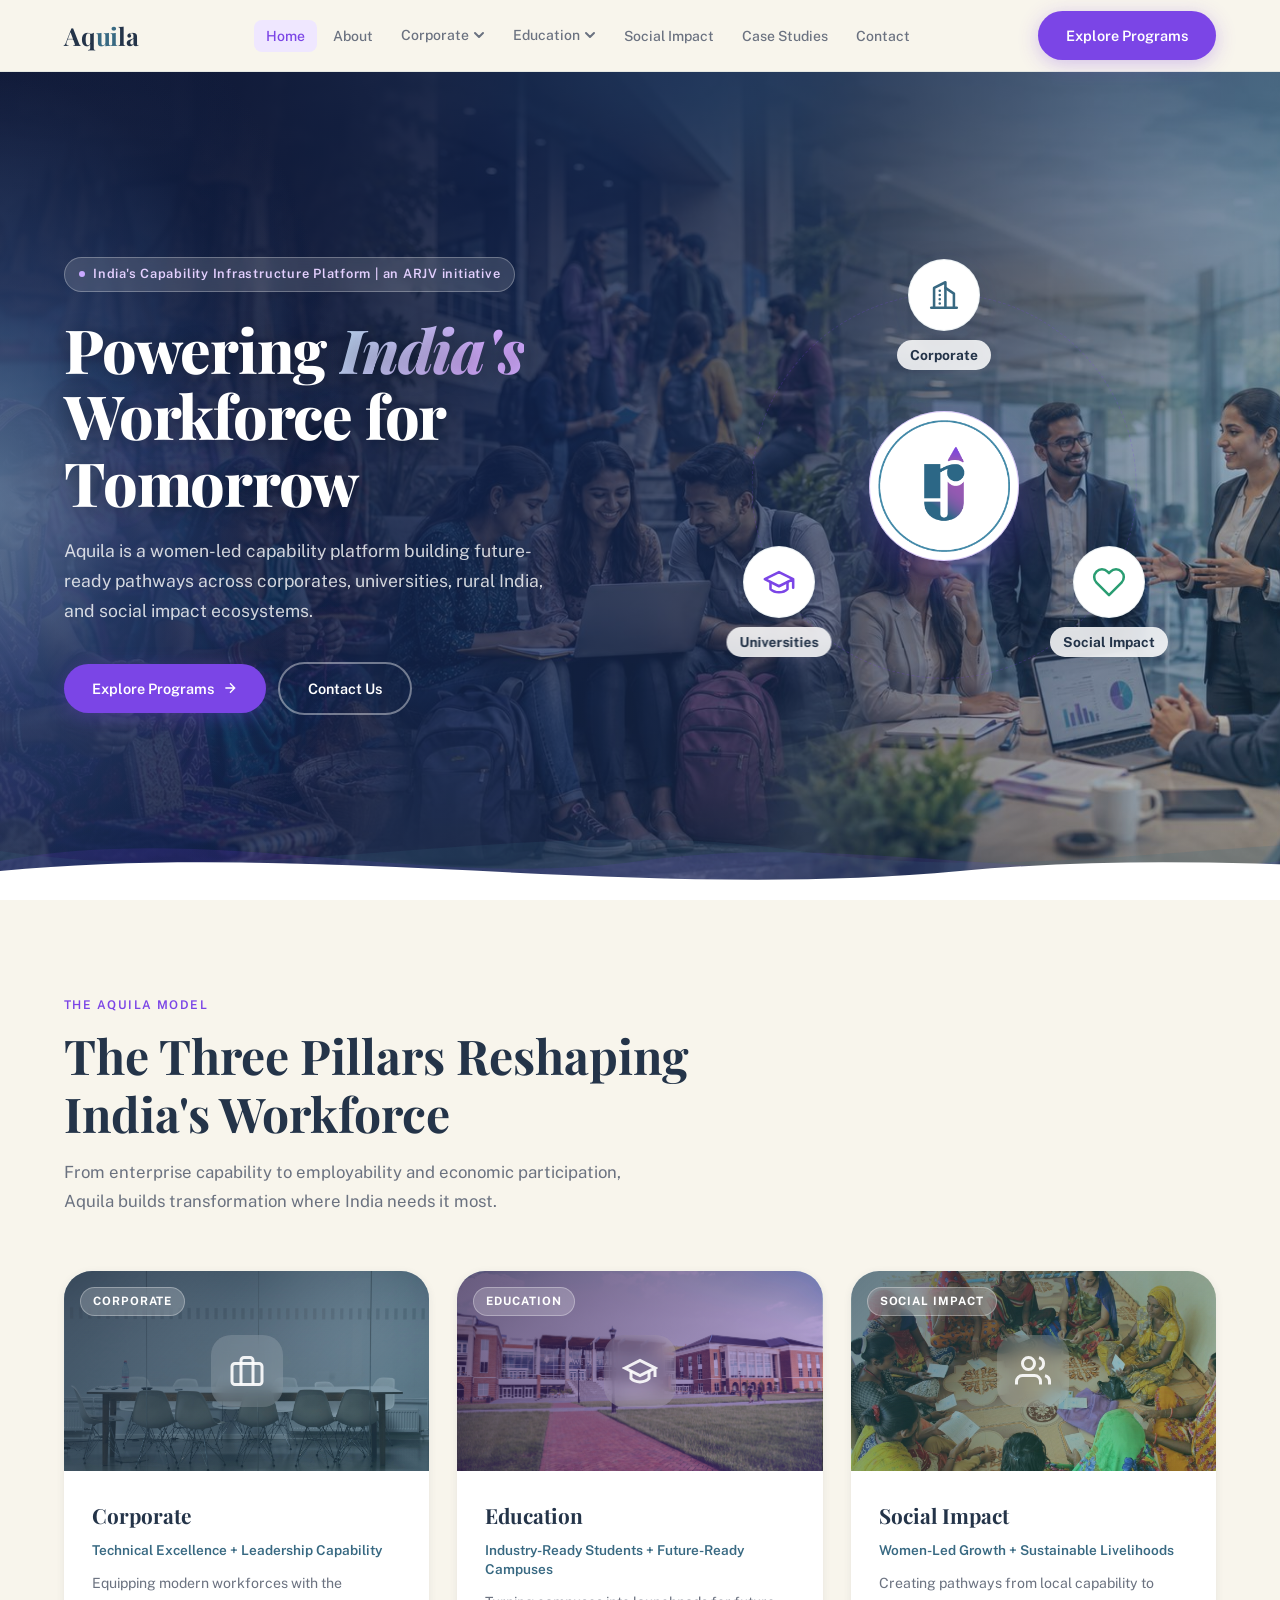
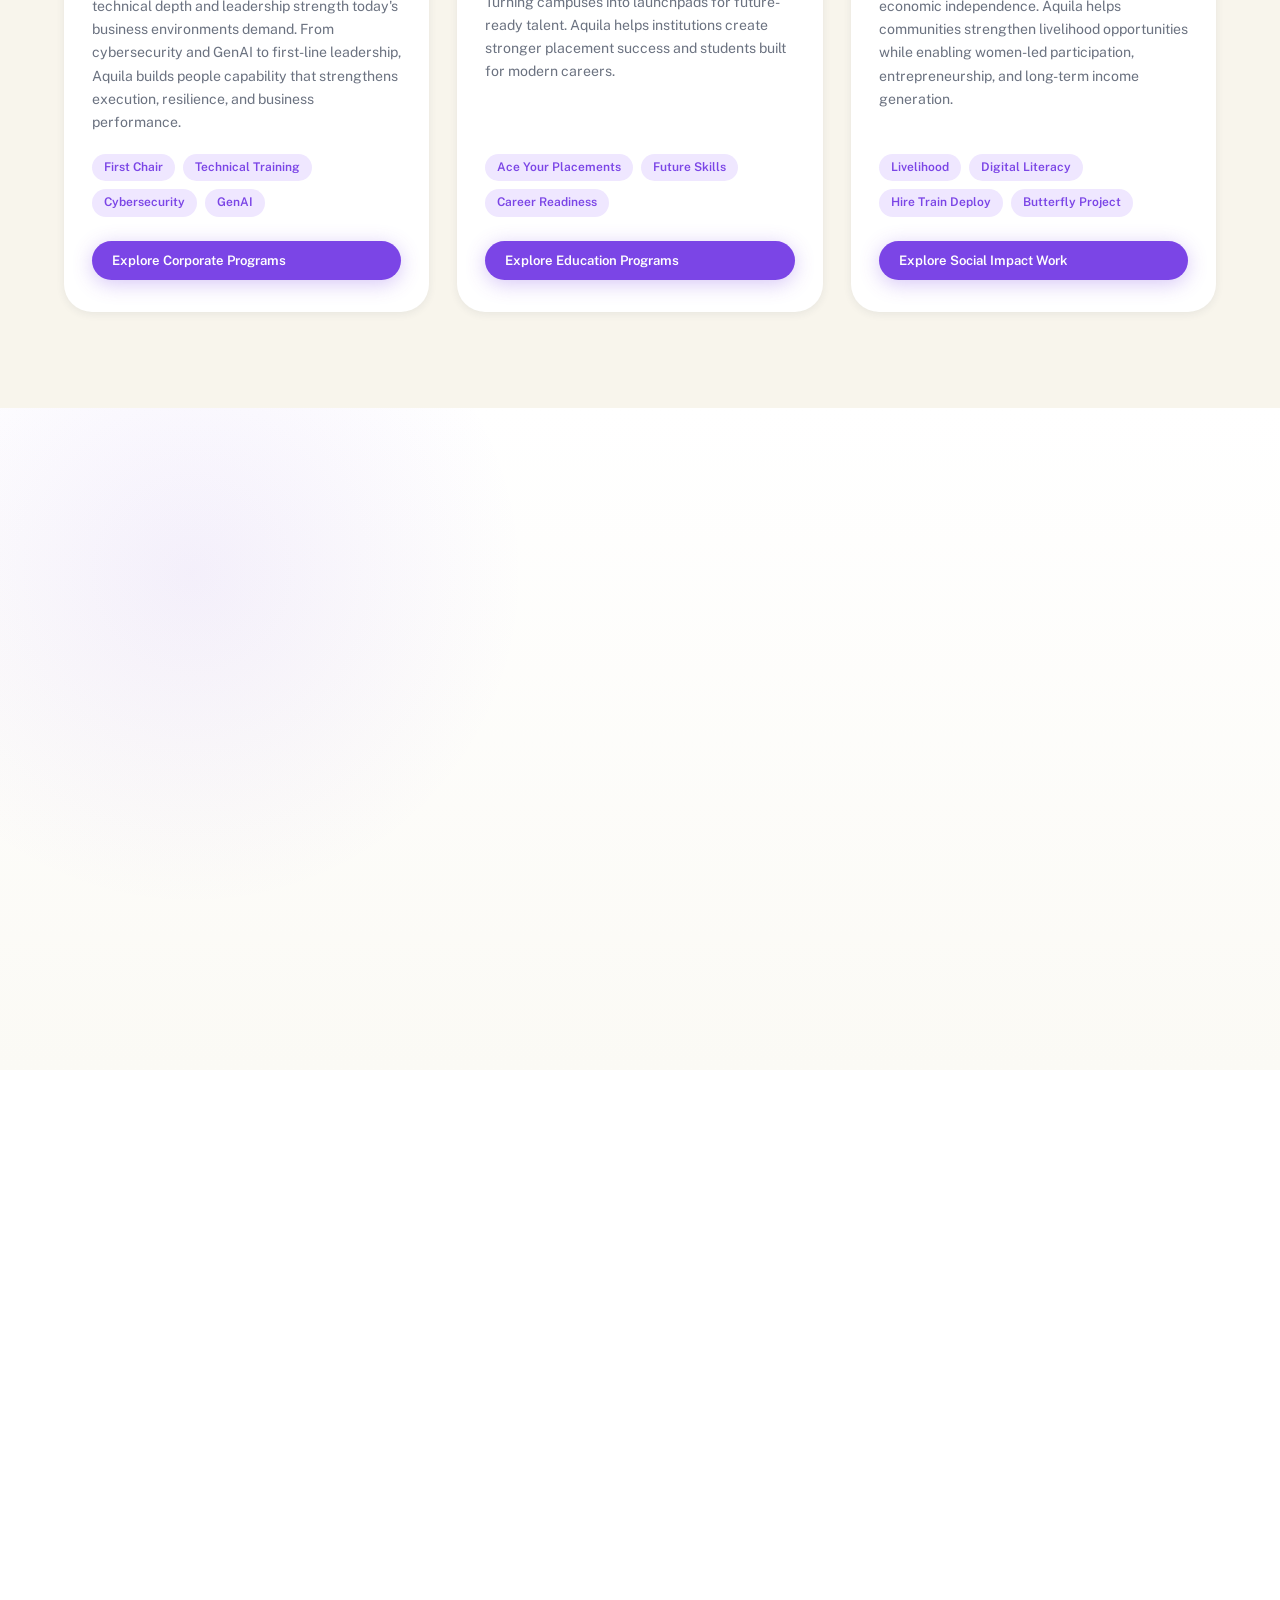
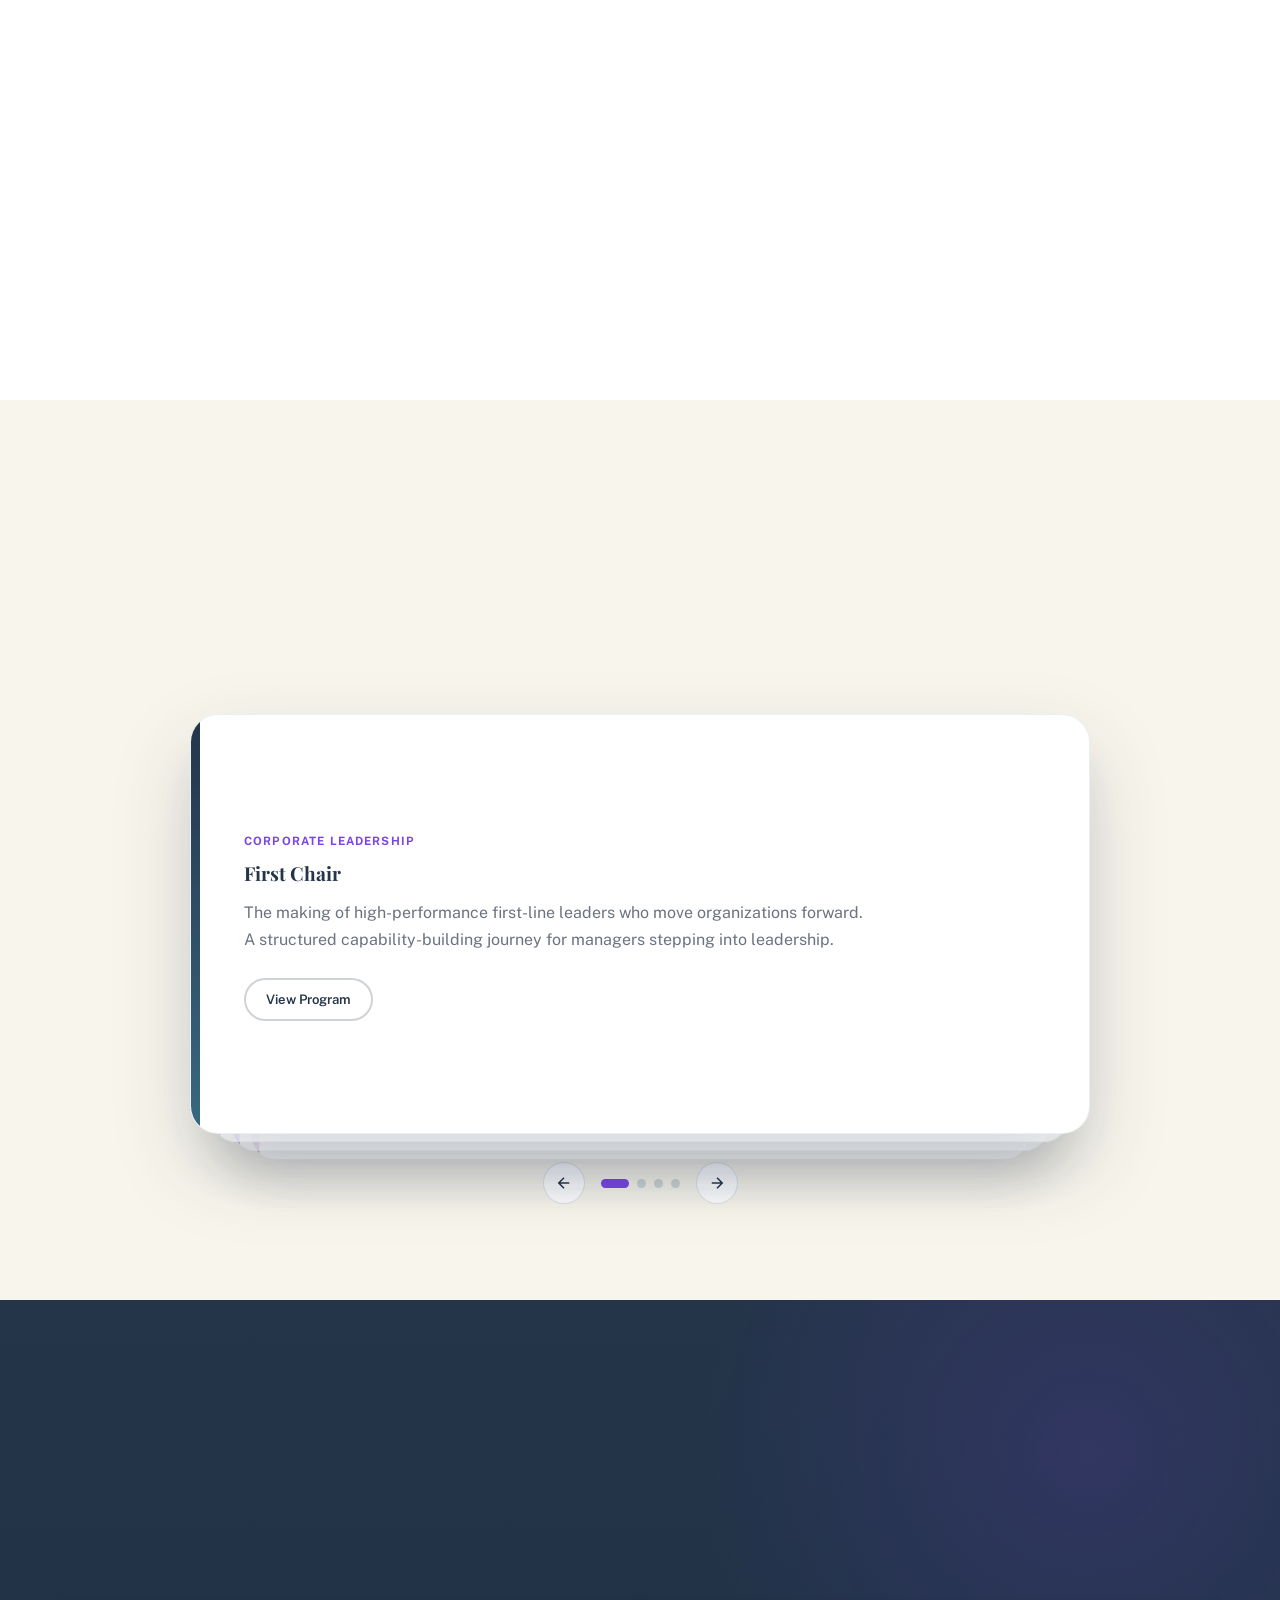
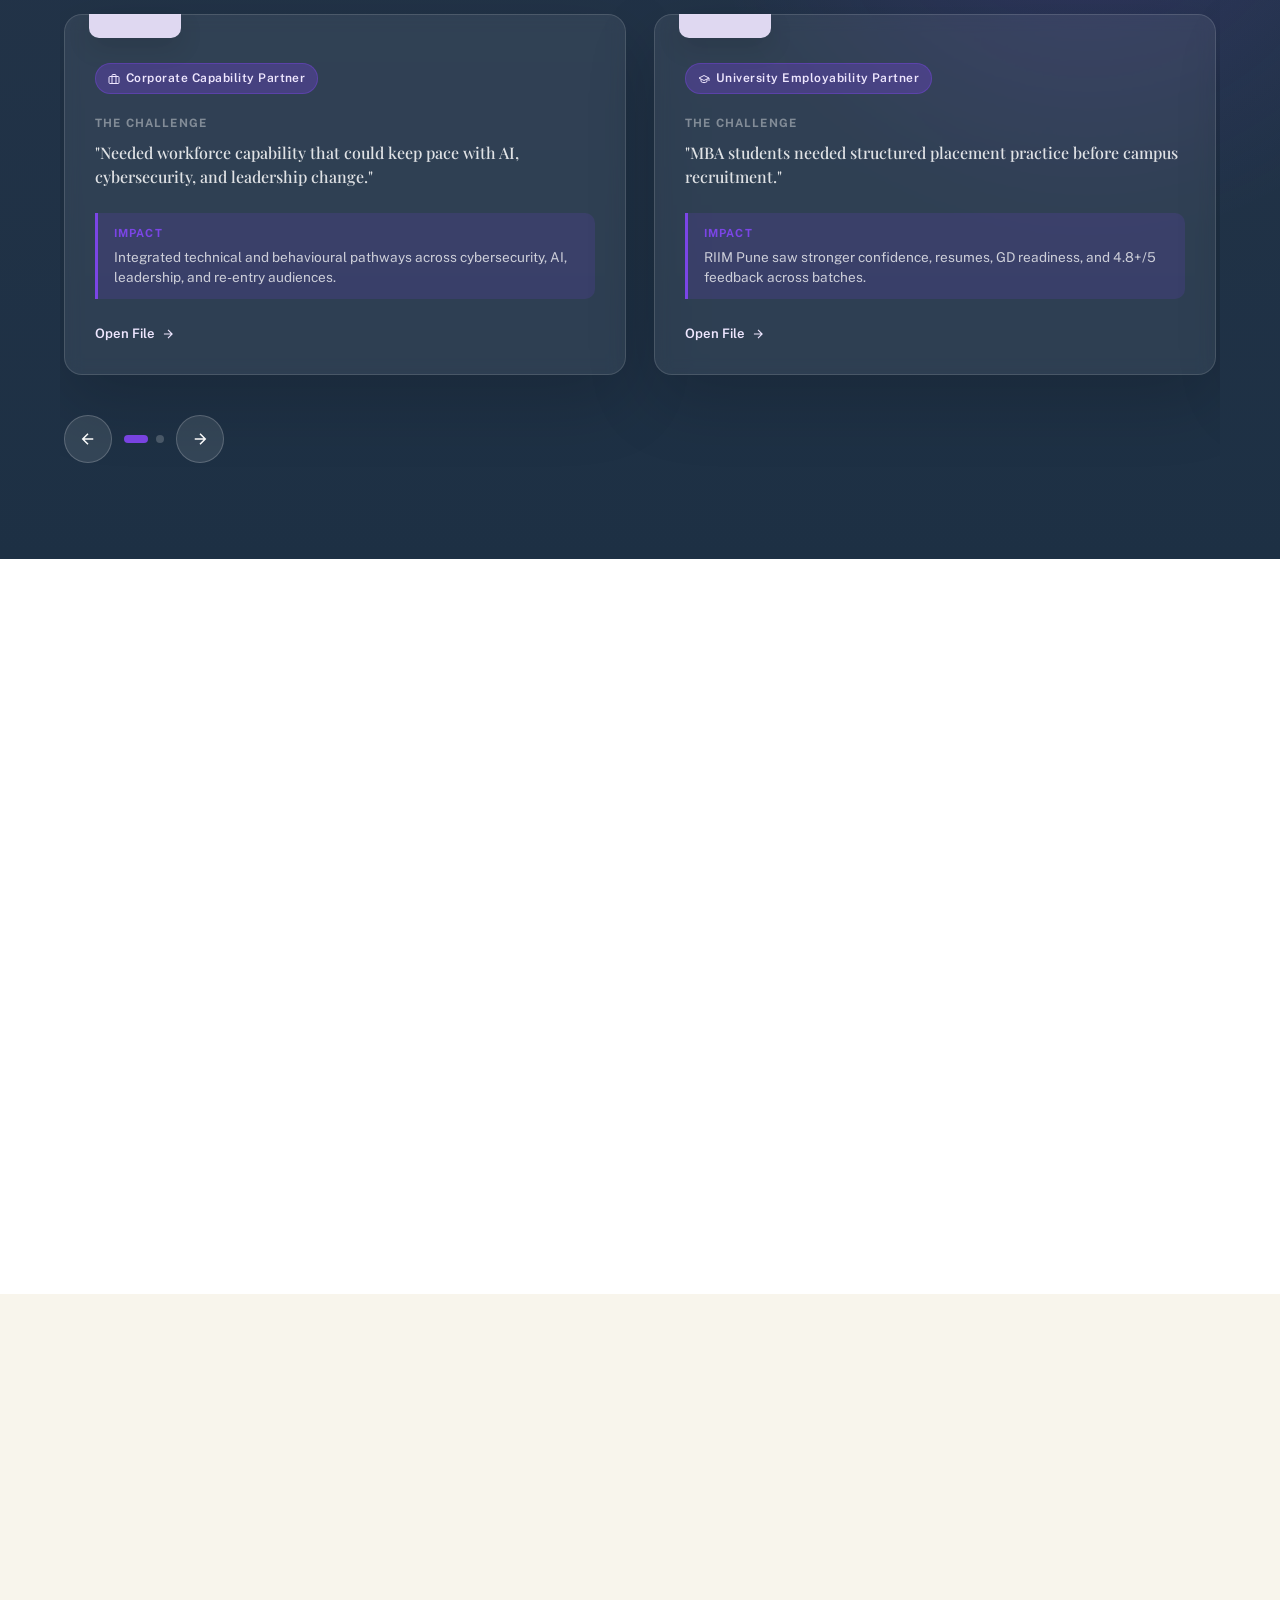
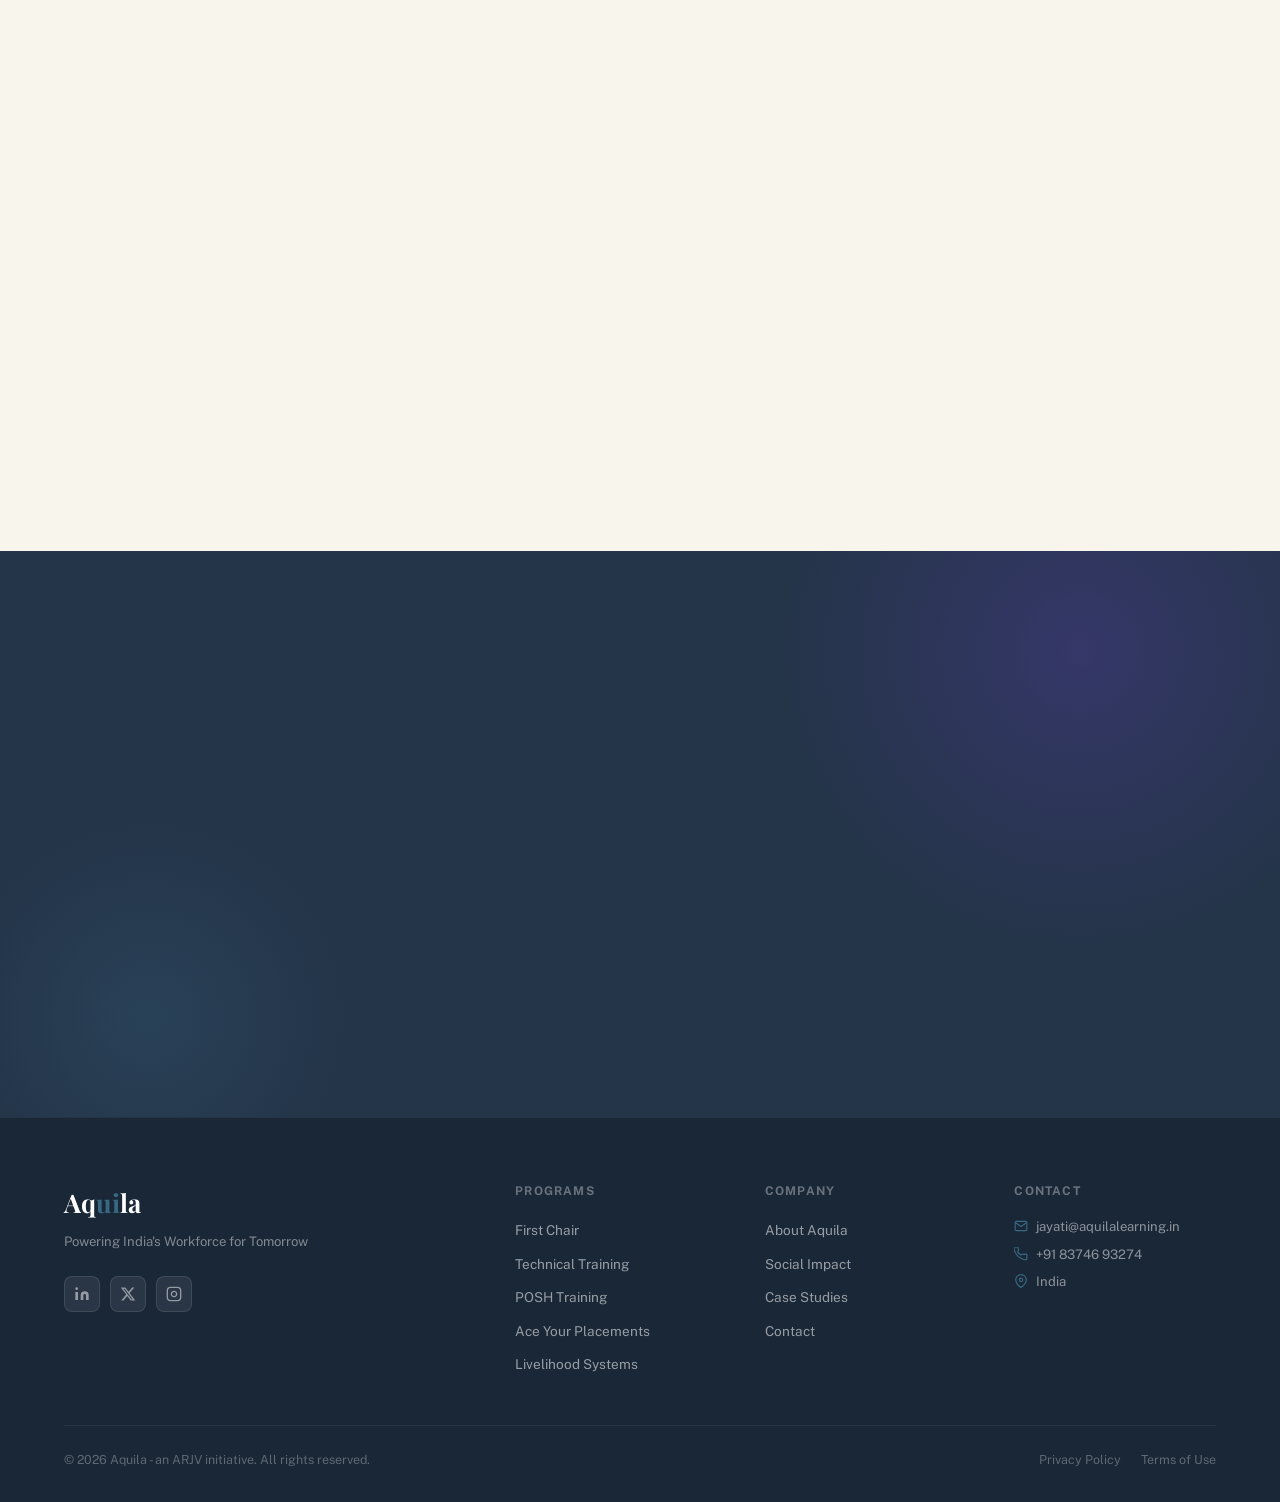
==== commit 89ddbe58: "Fix Cyberbullying Awareness missing from Education dropdown on all pages Previous script had pattern" ====
--- a/index.html
+++ b/index.html
@@ -1358,6 +1358,7 @@
         <a tabindex="0">Education <svg class="chev" width="12" height="12" viewBox="0 0 12 12" fill="none" stroke="currentColor" stroke-width="2" stroke-linecap="round" stroke-linejoin="round" aria-hidden="true"><polyline points="2,4 6,8 10,4"/></svg></a>
         <ul class="nav-dropdown">
           <li><a href="colleges.html">Colleges</a></li>
+          <li><a href="cyberbullying.html">Cyberbullying Awareness</a></li>
         </ul>
       </li>
       <li><a href="social-impact.html">Social Impact</a></li>
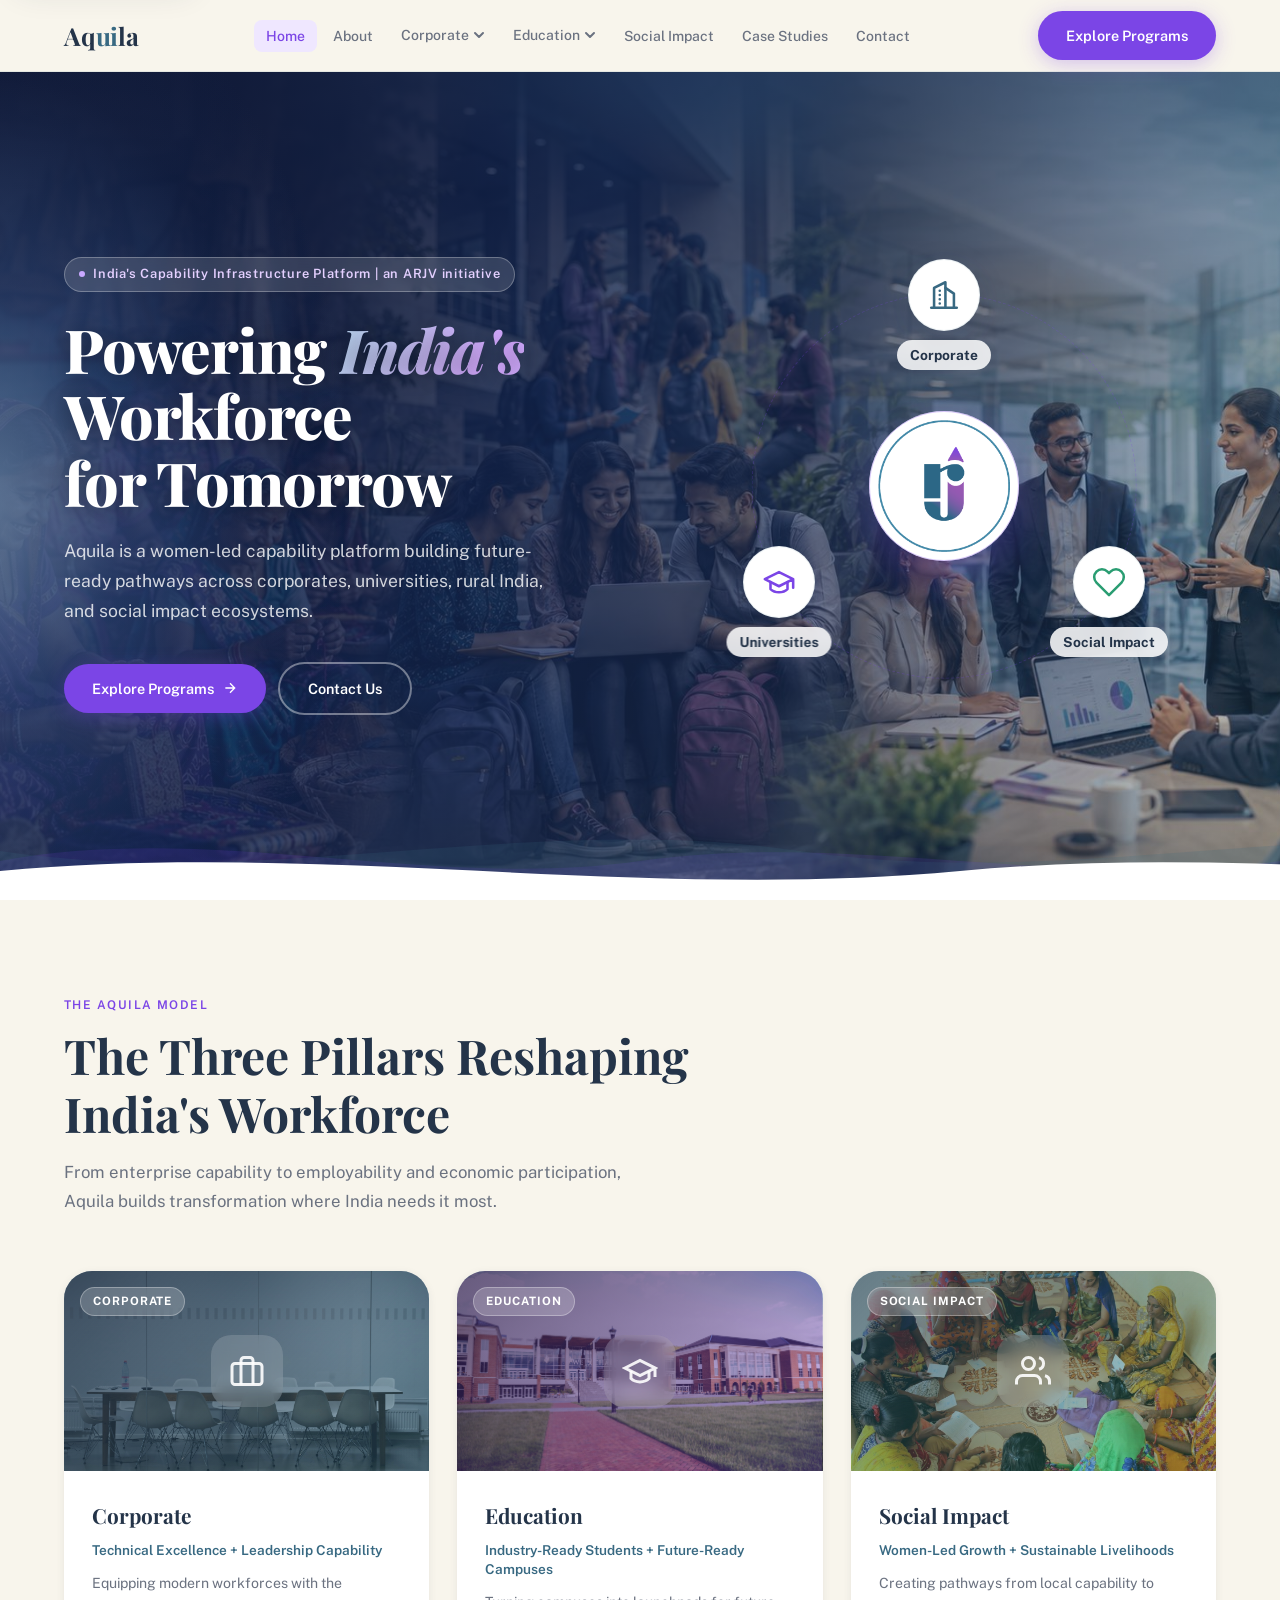
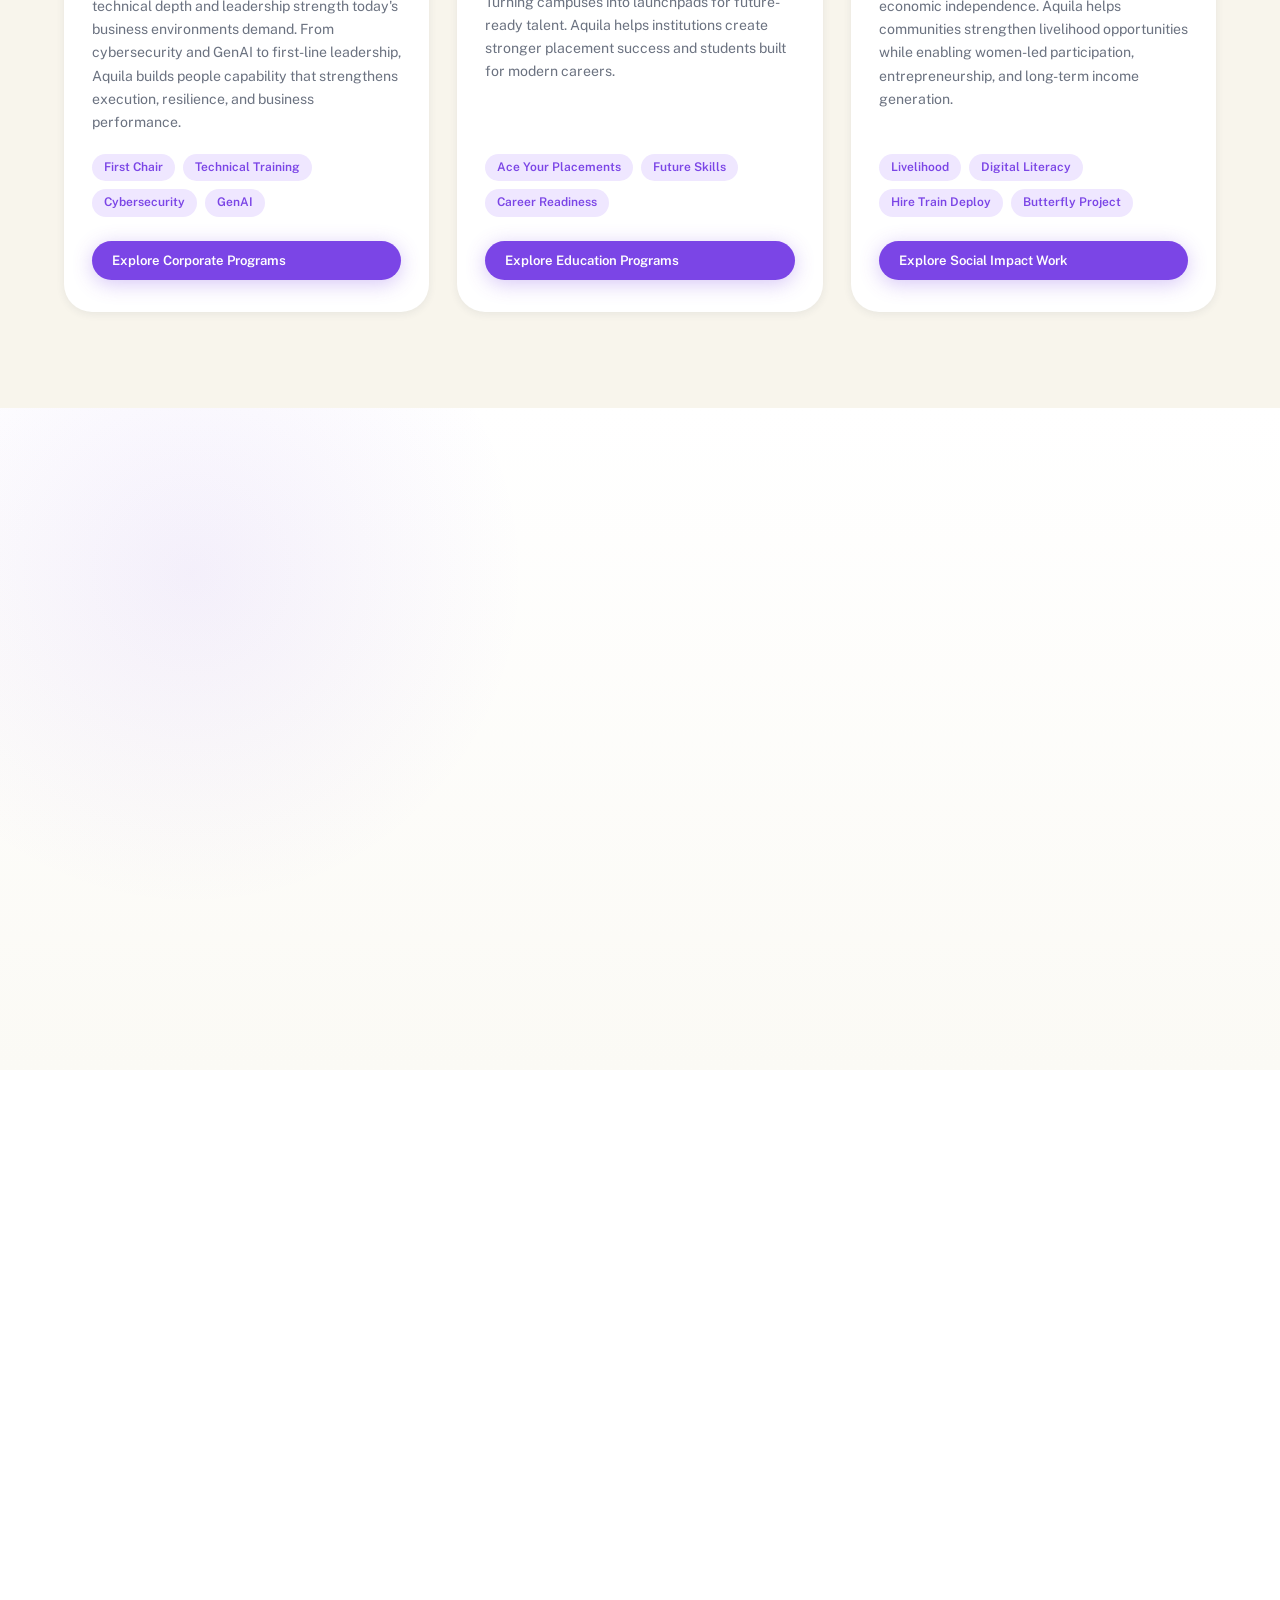
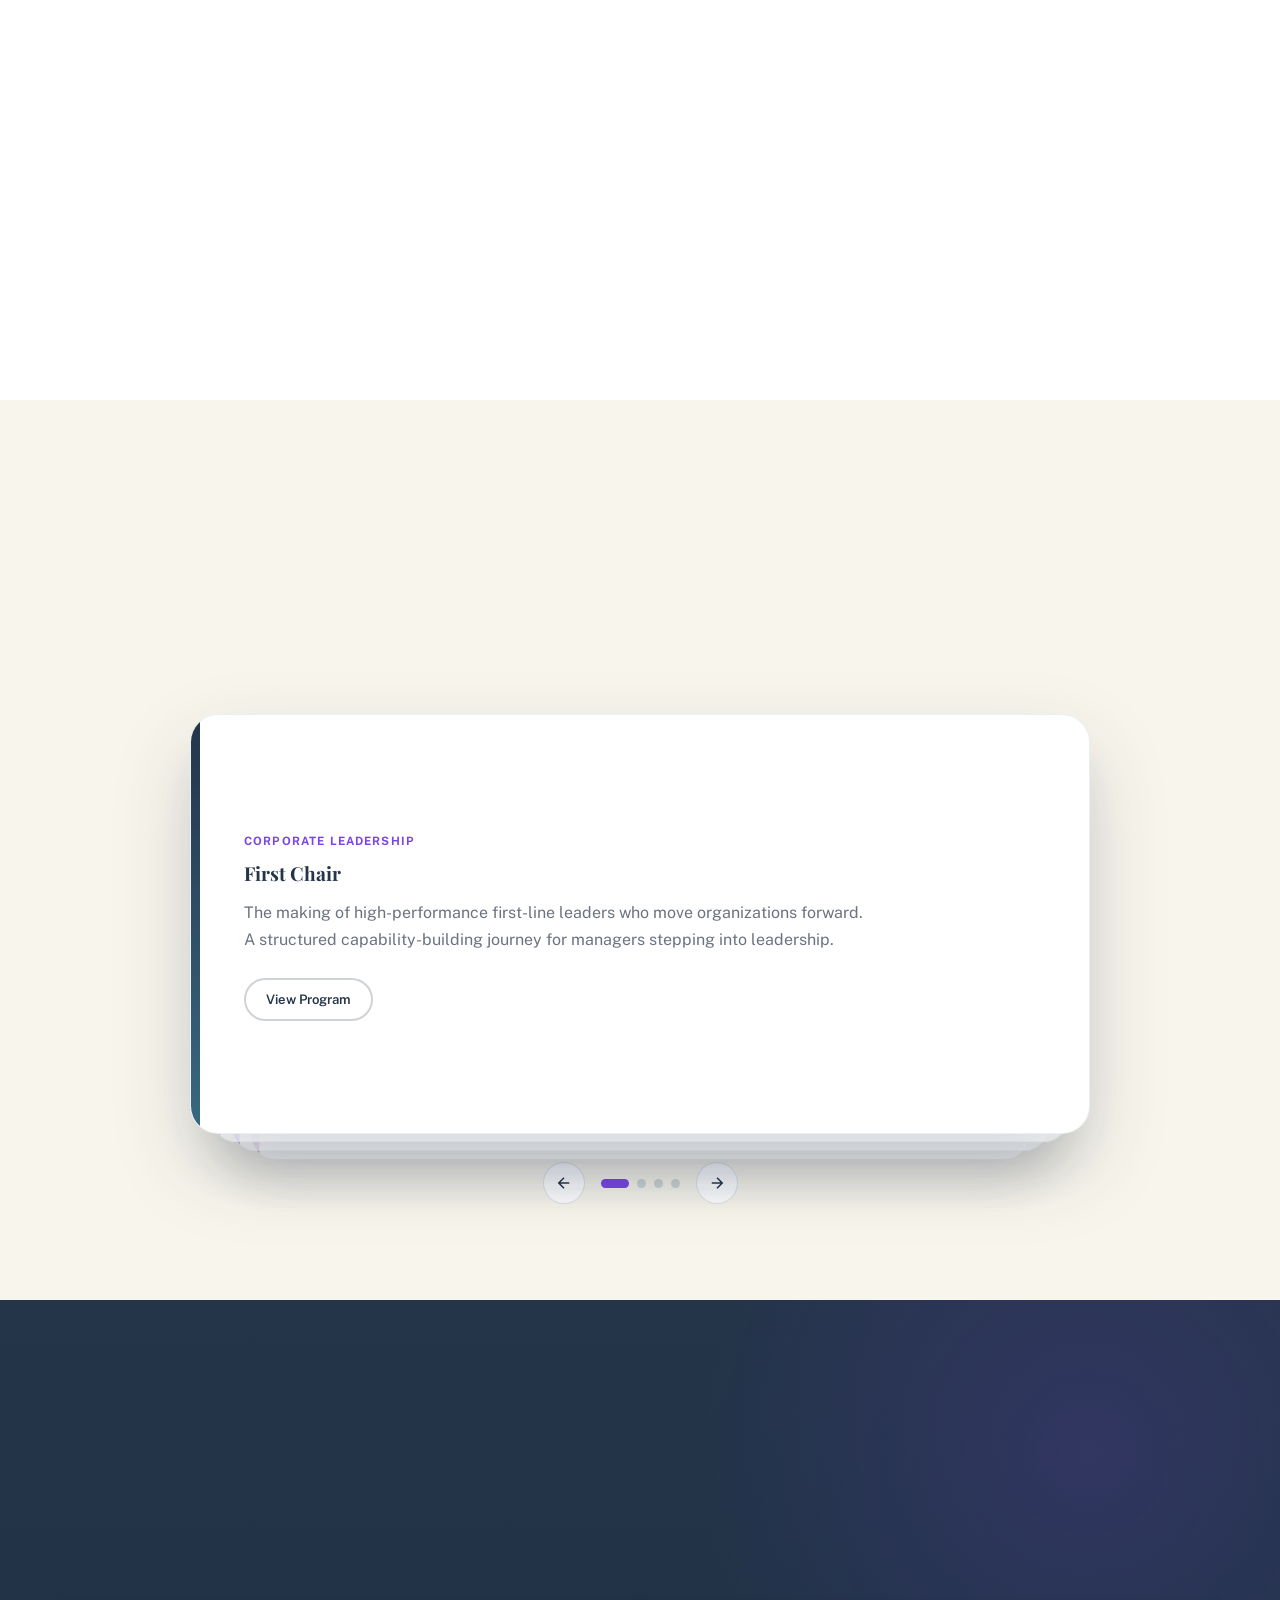
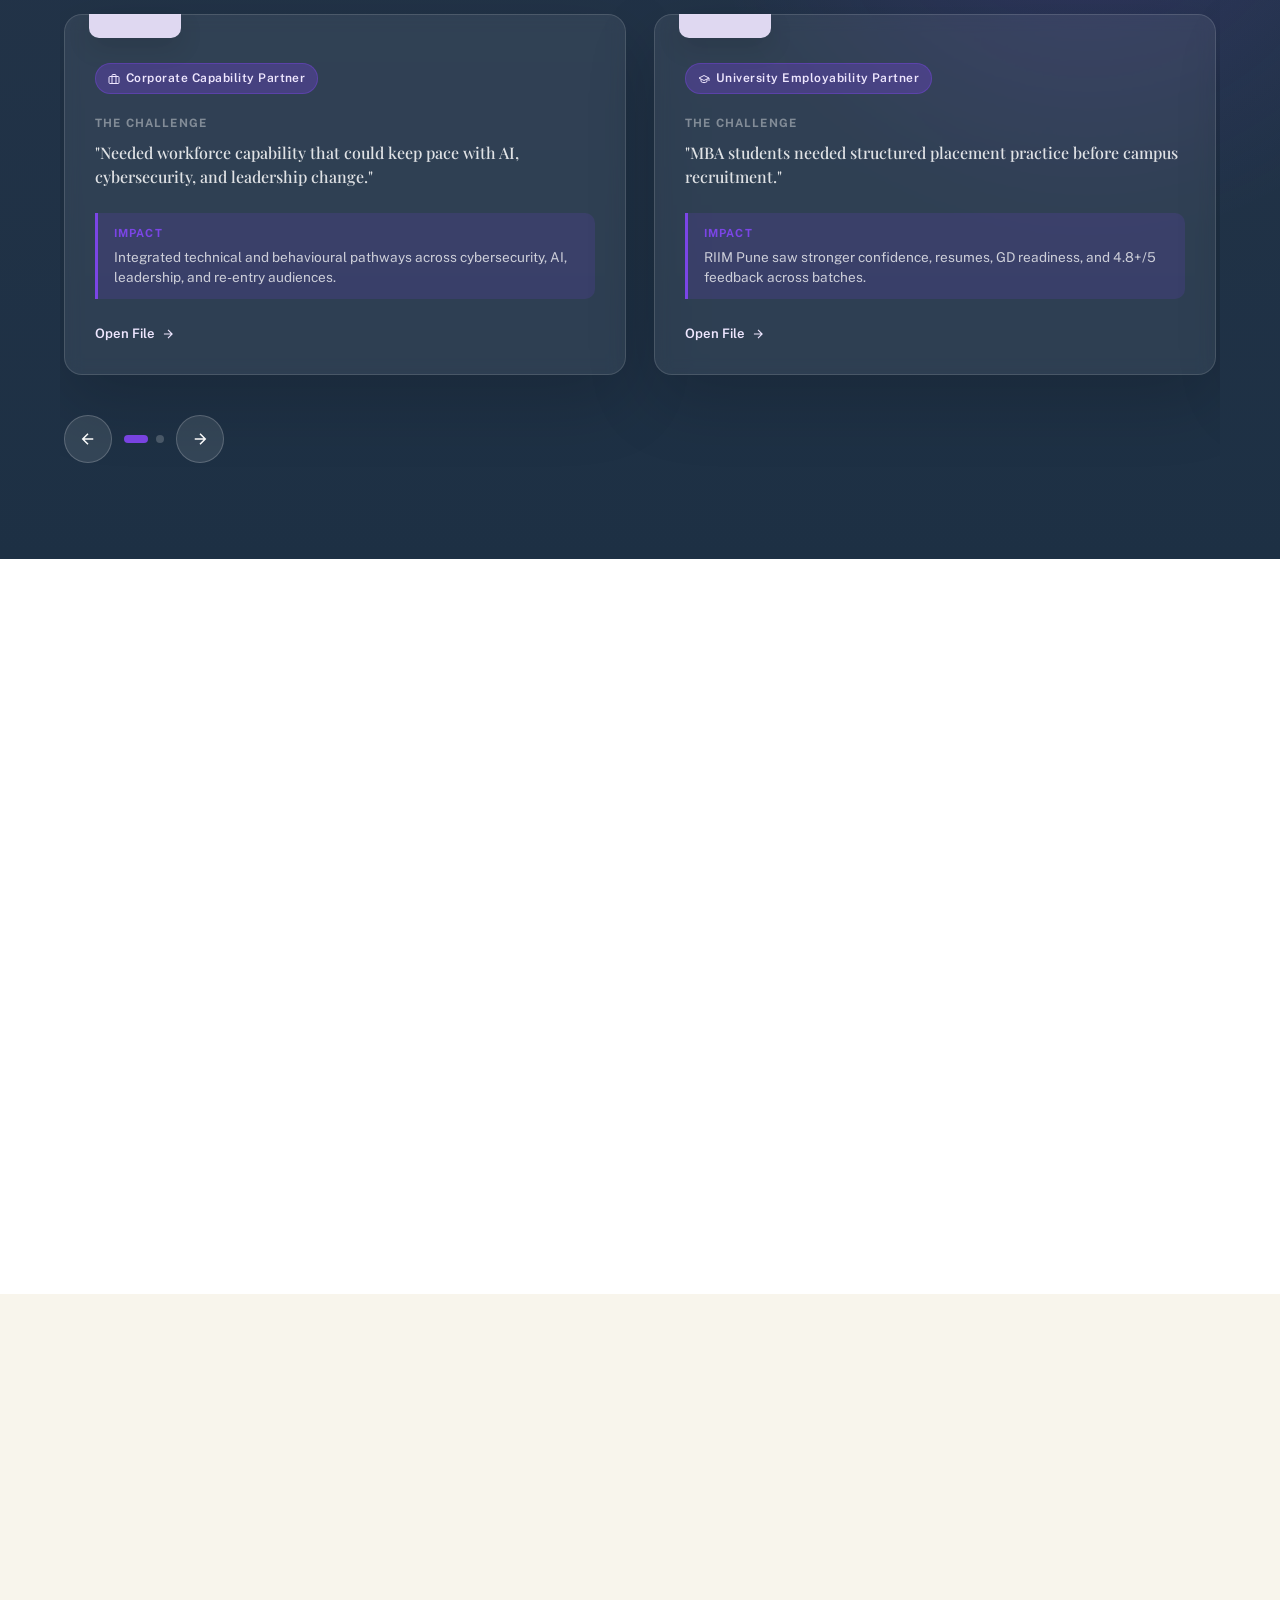
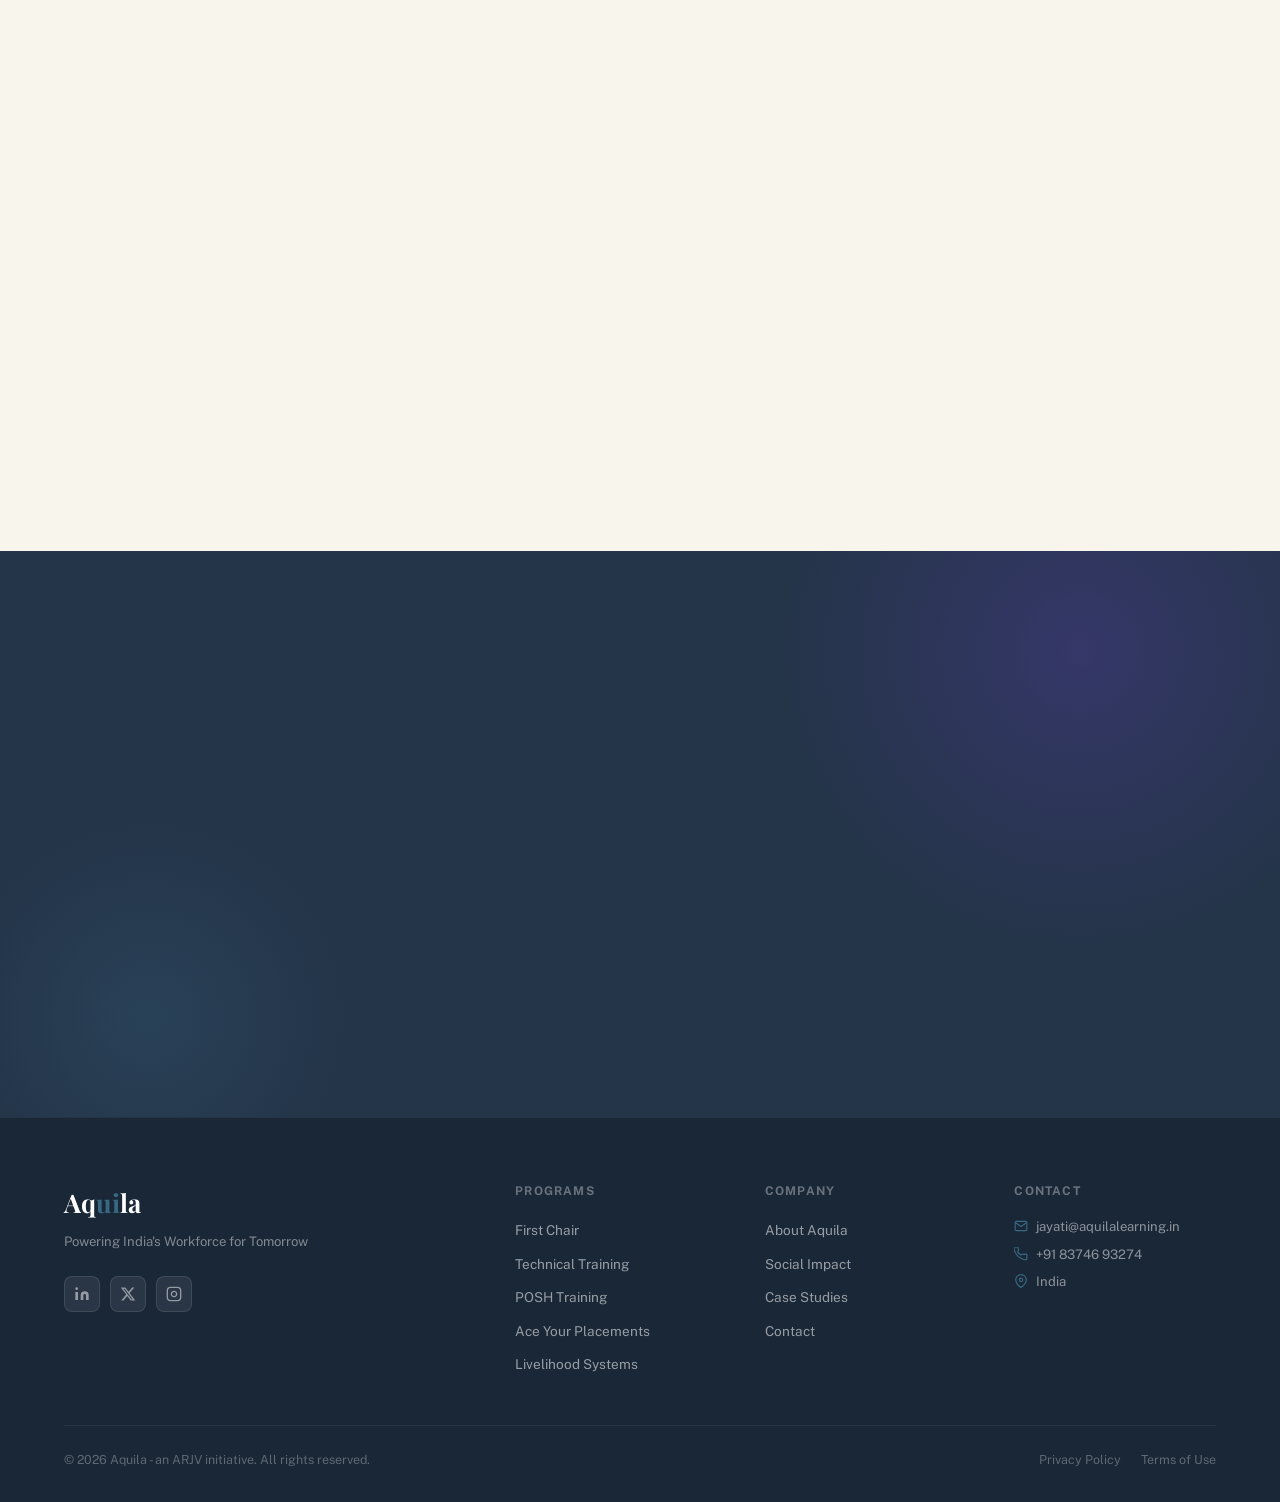
==== commit c53e4f0c: "UI/UX polish pass: a11y affordances, tactile feedback, perf, motion consistency Accessibility (all 1" ====
--- a/index.html
+++ b/index.html
@@ -1334,6 +1334,8 @@
 </head>
 <body>
 
+  <a class="skip-link" href="#main">Skip to main content</a>
+
 <div class="scroll-progress" id="scrollProgress" aria-hidden="true"></div>
 
 <!-- -----------------------------------
@@ -1398,7 +1400,7 @@
 <!-- -----------------------------------
      HERO
 ------------------------------------ -->
-<section class="hero" aria-label="Hero">
+<section class="hero" aria-label="Hero" id="main" tabindex="-1">
   <div class="container">
     <div class="hero-inner">
       <div class="hero-content fade-in">
@@ -1928,20 +1930,20 @@
         <span class="logo-row-rule" aria-hidden="true"></span>
       </div>
       <div class="logo-grid">
-        <span class="logo-item"><img src="Logo%27s/Clients/Bank%20Of%20Baroda.png"          alt="Bank of Baroda"></span>
-        <span class="logo-item"><img src="Logo%27s/Clients/EY%20Logo.png"                   alt="EY"></span>
-        <span class="logo-item"><img src="Logo%27s/Clients/Final-Karle-Infra.png"           alt="Karle Infrastructure"></span>
-        <span class="logo-item"><img src="Logo%27s/Clients/GPL_Logo.jpg"                    alt="GPL"></span>
-        <span class="logo-item"><img src="Logo%27s/Clients/Jai%20Hind%20Logo.jpg"           alt="Jai Hind"></span>
-        <span class="logo-item"><img src="Logo%27s/Clients/Libratherm%20Logo.png"           alt="Libratherm"></span>
-        <span class="logo-item"><img src="Logo%27s/Clients/logo-ibs.png"                    alt="IBS"></span>
-        <span class="logo-item"><img src="Logo%27s/Clients/Monster-Jobs-Logo-Vector.png"    alt="Monster Jobs"></span>
-        <span class="logo-item"><img src="Logo%27s/Clients/NTPC%20Logo.png"                 alt="NTPC"></span>
-        <span class="logo-item"><img src="Logo%27s/Clients/Perfetti_Van_Melle_logo.png"     alt="Perfetti Van Melle"></span>
-        <span class="logo-item"><img src="Logo%27s/Clients/RIIM%20Pune.png"                 alt="RIIM Pune"></span>
-        <span class="logo-item"><img src="Logo%27s/Clients/Trti%20logo.png"                 alt="TRTI"></span>
-        <span class="logo-item"><img src="Logo%27s/Clients/Tyson_Foods_logo.png"            alt="Tyson Foods"></span>
-        <span class="logo-item"><img src="Logo%27s/Clients/Voya_Financial_logo.png"         alt="Voya Financial"></span>
+        <span class="logo-item"><img src="Logo%27s/Clients/Bank%20Of%20Baroda.png"          alt="Bank of Baroda" loading="lazy" decoding="async"></span>
+        <span class="logo-item"><img src="Logo%27s/Clients/EY%20Logo.png"                   alt="EY" loading="lazy" decoding="async"></span>
+        <span class="logo-item"><img src="Logo%27s/Clients/Final-Karle-Infra.png"           alt="Karle Infrastructure" loading="lazy" decoding="async"></span>
+        <span class="logo-item"><img src="Logo%27s/Clients/GPL_Logo.jpg"                    alt="GPL" loading="lazy" decoding="async"></span>
+        <span class="logo-item"><img src="Logo%27s/Clients/Jai%20Hind%20Logo.jpg"           alt="Jai Hind" loading="lazy" decoding="async"></span>
+        <span class="logo-item"><img src="Logo%27s/Clients/Libratherm%20Logo.png"           alt="Libratherm" loading="lazy" decoding="async"></span>
+        <span class="logo-item"><img src="Logo%27s/Clients/logo-ibs.png"                    alt="IBS" loading="lazy" decoding="async"></span>
+        <span class="logo-item"><img src="Logo%27s/Clients/Monster-Jobs-Logo-Vector.png"    alt="Monster Jobs" loading="lazy" decoding="async"></span>
+        <span class="logo-item"><img src="Logo%27s/Clients/NTPC%20Logo.png"                 alt="NTPC" loading="lazy" decoding="async"></span>
+        <span class="logo-item"><img src="Logo%27s/Clients/Perfetti_Van_Melle_logo.png"     alt="Perfetti Van Melle" loading="lazy" decoding="async"></span>
+        <span class="logo-item"><img src="Logo%27s/Clients/RIIM%20Pune.png"                 alt="RIIM Pune" loading="lazy" decoding="async"></span>
+        <span class="logo-item"><img src="Logo%27s/Clients/Trti%20logo.png"                 alt="TRTI" loading="lazy" decoding="async"></span>
+        <span class="logo-item"><img src="Logo%27s/Clients/Tyson_Foods_logo.png"            alt="Tyson Foods" loading="lazy" decoding="async"></span>
+        <span class="logo-item"><img src="Logo%27s/Clients/Voya_Financial_logo.png"         alt="Voya Financial" loading="lazy" decoding="async"></span>
       </div>
     </div>
 
@@ -1953,11 +1955,11 @@
         <span class="logo-row-rule" aria-hidden="true"></span>
       </div>
       <div class="logo-grid">
-        <span class="logo-item"><img src="Logo%27s/Hiring%20Partners/blue-dart-logo.png"        alt="Blue Dart"></span>
-        <span class="logo-item"><img src="Logo%27s/Hiring%20Partners/comett-logo.png"           alt="Comett"></span>
-        <span class="logo-item"><img src="Logo%27s/Hiring%20Partners/Delhivery_Logo.png"        alt="Delhivery"></span>
-        <span class="logo-item"><img src="Logo%27s/Hiring%20Partners/Nippon%20Express%20Logo.png" alt="Nippon Express"></span>
-        <span class="logo-item"><img src="Logo%27s/Hiring%20Partners/Swiggy_logo.webp"          alt="Swiggy"></span>
+        <span class="logo-item"><img src="Logo%27s/Hiring%20Partners/blue-dart-logo.png"        alt="Blue Dart" loading="lazy" decoding="async"></span>
+        <span class="logo-item"><img src="Logo%27s/Hiring%20Partners/comett-logo.png"           alt="Comett" loading="lazy" decoding="async"></span>
+        <span class="logo-item"><img src="Logo%27s/Hiring%20Partners/Delhivery_Logo.png"        alt="Delhivery" loading="lazy" decoding="async"></span>
+        <span class="logo-item"><img src="Logo%27s/Hiring%20Partners/Nippon%20Express%20Logo.png" alt="Nippon Express" loading="lazy" decoding="async"></span>
+        <span class="logo-item"><img src="Logo%27s/Hiring%20Partners/Swiggy_logo.webp"          alt="Swiggy" loading="lazy" decoding="async"></span>
       </div>
     </div>
 
@@ -1995,14 +1997,14 @@
       <div class="founders-duo">
 
         <div class="person-card fade-in">
-          <div class="person-avatar" aria-hidden="true"><img src="assets/people/rewa-singh-deo.png" alt=""></div>
+          <div class="person-avatar" aria-hidden="true"><img src="assets/people/rewa-singh-deo.png" alt="" loading="lazy" decoding="async"></div>
           <h4 class="person-name">Rewa Singh Deo</h4>
           <p class="person-role">Founder</p>
           <p class="person-bio">Seasoned talent leader with 25+ years shaping leadership pipelines and driving enterprise-wide talent transformation globally. Mentors women entrepreneurs.</p>
         </div>
 
         <div class="person-card fade-in delay-1">
-          <div class="person-avatar" aria-hidden="true"><img src="assets/people/jayati-pardhy.jpg" alt=""></div>
+          <div class="person-avatar" aria-hidden="true"><img src="assets/people/jayati-pardhy.jpg" alt="" loading="lazy" decoding="async"></div>
           <h4 class="person-name">Jayati Pardhy</h4>
           <p class="person-role">Founder</p>
           <p class="person-bio">Global HR leader with deep expertise in strategic hiring, employer branding, and building high-impact teams from the ground up.</p>
@@ -2026,42 +2028,42 @@
       <div class="mentors-grid">
 
         <div class="person-card fade-in">
-          <div class="person-avatar" aria-hidden="true"><img src="assets/people/dr-abhay-bhave.png" alt=""></div>
+          <div class="person-avatar" aria-hidden="true"><img src="assets/people/dr-abhay-bhave.png" alt="" loading="lazy" decoding="async"></div>
           <h4 class="person-name">Dr. Abhay Bhave</h4>
           <p class="person-role">IAS Retd.</p>
           <p class="person-bio">Strategy and change expert with 45+ years across government and industry, advising BHEL, GAIL, and IOC.</p>
         </div>
 
         <div class="person-card fade-in delay-1">
-          <div class="person-avatar" aria-hidden="true"><img src="assets/people/anurag-kumar.png" alt=""></div>
+          <div class="person-avatar" aria-hidden="true"><img src="assets/people/anurag-kumar.png" alt="" loading="lazy" decoding="async"></div>
           <h4 class="person-name">Anurag Kumar</h4>
           <p class="person-role">Advisor</p>
           <p class="person-bio">Ex-PepsiCo leader with 30+ years of global FMCG leadership across Asia, the Middle East, and Africa. Brings expertise in skilling and rural impact.</p>
         </div>
 
         <div class="person-card fade-in delay-2">
-          <div class="person-avatar" aria-hidden="true"><img src="assets/people/sonali-jha.jpg" alt=""></div>
+          <div class="person-avatar" aria-hidden="true"><img src="assets/people/sonali-jha.jpg" alt="" loading="lazy" decoding="async"></div>
           <h4 class="person-name">Sonali Jha</h4>
           <p class="person-role">Advisor</p>
           <p class="person-bio">Expert in Generative AI, AI agents, product design, go-to-market strategy, agile methodology, UX, data analytics, design thinking, and stakeholder management.</p>
         </div>
 
         <div class="person-card fade-in delay-3">
-          <div class="person-avatar" aria-hidden="true"><img src="assets/people/rohit-malhotra.png" alt=""></div>
+          <div class="person-avatar" aria-hidden="true"><img src="assets/people/rohit-malhotra.png" alt="" loading="lazy" decoding="async"></div>
           <h4 class="person-name">Rohit Malhotra</h4>
           <p class="person-role">Advisor</p>
           <p class="person-bio">Ex-Nudge Foundation. Deep field experience in rural infrastructure systems, having driven the Jal Jeevan Mission.</p>
         </div>
 
         <div class="person-card fade-in delay-4">
-          <div class="person-avatar" aria-hidden="true"><img src="assets/people/anita-sharma.png" alt=""></div>
+          <div class="person-avatar" aria-hidden="true"><img src="assets/people/anita-sharma.png" alt="" loading="lazy" decoding="async"></div>
           <h4 class="person-name">Anita Sharma</h4>
           <p class="person-role">Advisor</p>
           <p class="person-bio">Ex-TOI, HT, and Telegraph. 38-year media leader, now driving rural women entrepreneurship in North India.</p>
         </div>
 
         <div class="person-card fade-in delay-5">
-          <div class="person-avatar" aria-hidden="true"><img src="assets/people/dr-poonam-ojha.png" alt=""></div>
+          <div class="person-avatar" aria-hidden="true"><img src="assets/people/dr-poonam-ojha.png" alt="" loading="lazy" decoding="async"></div>
           <h4 class="person-name">Dr. Poonam Ojha</h4>
           <p class="person-role">Advisor</p>
           <p class="person-bio">Senior academician advising the Ace Your Placements program guides curriculum design and faculty engagement across partner colleges.</p>
@@ -2085,17 +2087,17 @@
       <div class="partners-co-grid">
 
         <div class="partner-co-card fade-in">
-          <div class="partner-co-logo"><img src="assets/partners/grow-wings.png" alt="GrowWings"></div>
+          <div class="partner-co-logo"><img src="assets/partners/grow-wings.png" alt="GrowWings" loading="lazy" decoding="async"></div>
           <h4 class="partner-co-name">GrowWings</h4>
         </div>
 
         <div class="partner-co-card fade-in delay-1">
-          <div class="partner-co-logo"><img src="assets/partners/career-graph.png" alt="Career Graph"></div>
+          <div class="partner-co-logo"><img src="assets/partners/career-graph.png" alt="Career Graph" loading="lazy" decoding="async"></div>
           <h4 class="partner-co-name">Career Graph</h4>
         </div>
 
         <div class="partner-co-card fade-in delay-2">
-          <div class="partner-co-logo"><img src="assets/partners/cunominal.png" alt="Cunominal"></div>
+          <div class="partner-co-logo"><img src="assets/partners/cunominal.png" alt="Cunominal" loading="lazy" decoding="async"></div>
           <h4 class="partner-co-name">Cunominal</h4>
         </div>
 
@@ -2116,37 +2118,37 @@
       <div class="execution-grid">
 
         <div class="person-card person-minimal fade-in">
-          <div class="person-avatar" aria-hidden="true"><img src="assets/people/subhashini-tripathi.png" alt=""></div>
+          <div class="person-avatar" aria-hidden="true"><img src="assets/people/subhashini-tripathi.png" alt="" loading="lazy" decoding="async"></div>
           <h4 class="person-name">Subhashini Tripathi</h4>
         </div>
 
         <div class="person-card person-minimal fade-in delay-1">
-          <div class="person-avatar" aria-hidden="true"><img src="assets/people/thendral-rajendran.png" alt=""></div>
+          <div class="person-avatar" aria-hidden="true"><img src="assets/people/thendral-rajendran.png" alt="" loading="lazy" decoding="async"></div>
           <h4 class="person-name">Thendral Rajendran</h4>
         </div>
 
         <div class="person-card person-minimal fade-in delay-2">
-          <div class="person-avatar" aria-hidden="true"><img src="assets/people/sharanya-ojha.png" alt=""></div>
+          <div class="person-avatar" aria-hidden="true"><img src="assets/people/sharanya-ojha.png" alt="" loading="lazy" decoding="async"></div>
           <h4 class="person-name">Sharanya Ojha</h4>
         </div>
 
         <div class="person-card person-minimal fade-in delay-3">
-          <div class="person-avatar" aria-hidden="true"><img src="assets/people/malavika-sharma.png" alt=""></div>
+          <div class="person-avatar" aria-hidden="true"><img src="assets/people/malavika-sharma.png" alt="" loading="lazy" decoding="async"></div>
           <h4 class="person-name">Malavika Sharma</h4>
         </div>
 
         <div class="person-card person-minimal fade-in delay-4">
-          <div class="person-avatar" aria-hidden="true"><img src="assets/people/srikanth-vavilla.png" alt=""></div>
+          <div class="person-avatar" aria-hidden="true"><img src="assets/people/srikanth-vavilla.png" alt="" loading="lazy" decoding="async"></div>
           <h4 class="person-name">Srikanth Vavilla</h4>
         </div>
 
         <div class="person-card person-minimal fade-in delay-5">
-          <div class="person-avatar" aria-hidden="true"><img src="assets/people/shreny-mutha.png" alt=""></div>
+          <div class="person-avatar" aria-hidden="true"><img src="assets/people/shreny-mutha.png" alt="" loading="lazy" decoding="async"></div>
           <h4 class="person-name">Shreny Mutha</h4>
         </div>
 
         <div class="person-card person-minimal fade-in delay-6">
-          <div class="person-avatar" aria-hidden="true"><img src="assets/people/kritika-singh.png" alt=""></div>
+          <div class="person-avatar" aria-hidden="true"><img src="assets/people/kritika-singh.png" alt="" loading="lazy" decoding="async"></div>
           <h4 class="person-name">Kritika Singh</h4>
         </div>
 
@@ -2169,7 +2171,7 @@
       <div class="experts-grid">
 
         <div class="person-card person-expert fade-in">
-          <div class="person-avatar" aria-hidden="true"><img src="assets/people/dr-dilip-kumar.png" alt=""></div>
+          <div class="person-avatar" aria-hidden="true"><img src="assets/people/dr-dilip-kumar.png" alt="" loading="lazy" decoding="async"></div>
           <div class="person-body">
             <h4 class="person-name">Dr. Dilip Kumar</h4>
             <p class="person-role">Veterinary &amp; Livestock Development Expert</p>
@@ -2184,7 +2186,7 @@
         </div>
 
         <div class="person-card person-expert fade-in delay-1">
-          <div class="person-avatar" aria-hidden="true"><img src="assets/people/dr-sn-ojha.png" alt=""></div>
+          <div class="person-avatar" aria-hidden="true"><img src="assets/people/dr-sn-ojha.png" alt="" loading="lazy" decoding="async"></div>
           <div class="person-body">
             <h4 class="person-name">Dr. S. N. Ojha</h4>
             <p class="person-role">Fisheries Systems &amp; Policy Expert | Former ICAR-CIFE</p>
@@ -2546,6 +2548,25 @@
     }
   });
 
+  /* ── Back to top ── */
+  const topBtn = document.createElement('button');
+  topBtn.className = 'back-to-top';
+  topBtn.setAttribute('aria-label', 'Back to top');
+  topBtn.innerHTML = '<svg viewBox="0 0 24 24" fill="none" stroke="currentColor" stroke-width="2.2" stroke-linecap="round" stroke-linejoin="round" aria-hidden="true"><path d="M12 19V5"/><path d="m5 12 7-7 7 7"/></svg>';
+  document.body.appendChild(topBtn);
+  const reduceMotionTop = window.matchMedia('(prefers-reduced-motion: reduce)').matches;
+  window.addEventListener('scroll', () => {
+    topBtn.classList.toggle('visible', window.scrollY > 600);
+  }, { passive: true });
+  topBtn.addEventListener('click', () => {
+    window.scrollTo({ top: 0, behavior: reduceMotionTop ? 'auto' : 'smooth' });
+  });
+
+  /* ── aria-current for the active nav location ── */
+  document.querySelectorAll('.nav-links a.active, .nav-dropdown a.active, .mobile-menu a.active').forEach((a) => {
+    a.setAttribute('aria-current', 'page');
+  });
+
 </script>
 
 </body>
--- a/styles.css
+++ b/styles.css
@@ -45,11 +45,50 @@
   line-height: 1.6;
   overflow-x: hidden;
   -webkit-font-smoothing: antialiased;
+  -webkit-tap-highlight-color: transparent;
 }
 
 img { display: block; max-width: 100%; }
 a { text-decoration: none; color: inherit; }
 button { cursor: pointer; border: none; background: none; font-family: inherit; }
+a, button { touch-action: manipulation; }
+
+/* Brand text selection */
+::selection { background: var(--violet); color: var(--white); }
+
+/* Balanced headline wraps (progressive enhancement) */
+.section-heading, .ph-title, .hero-headline, .cta-band h2, .final-cta-heading { text-wrap: balance; }
+.section-subheading, .ph-sub, .hero-sub { text-wrap: pretty; }
+
+/* Subtle branded scrollbar (desktop pointers only) */
+@media (pointer: fine) {
+  ::-webkit-scrollbar { width: 12px; }
+  ::-webkit-scrollbar-track { background: transparent; }
+  ::-webkit-scrollbar-thumb {
+    background: rgba(36,52,73,0.22);
+    border-radius: 8px;
+    border: 3px solid transparent;
+    background-clip: padding-box;
+  }
+  ::-webkit-scrollbar-thumb:hover { background: rgba(36,52,73,0.4); border: 3px solid transparent; background-clip: padding-box; }
+}
+
+/* Skip link — hidden until keyboard focus */
+.skip-link {
+  position: fixed;
+  top: -64px;
+  left: 16px;
+  z-index: 300;
+  background: var(--space);
+  color: var(--white);
+  padding: 12px 20px;
+  border-radius: 0 0 12px 12px;
+  font-size: 0.88rem;
+  font-weight: 600;
+  box-shadow: var(--shadow-md);
+  transition: top 0.2s ease;
+}
+.skip-link:focus { top: 0; }
 
 /* Keyboard focus ring — only shows for keyboard users, not mouse clicks */
 :focus-visible { outline: 2px solid var(--accent); outline-offset: 2px; border-radius: 4px; }
@@ -128,6 +167,8 @@
 }
 .btn-outline-white:hover { border-color: rgba(255,255,255,0.85); background: rgba(255,255,255,0.1); transform: translateY(-1px); }
 .btn-sm { padding: 9px 20px; font-size: 0.82rem; }
+/* Tactile press feedback — quick in, settles on release */
+.btn:active { transform: translateY(0) scale(0.97); transition-duration: 0.08s; }
 
 /* ── Fade-in on scroll ── */
 .fade-in {
@@ -261,7 +302,11 @@
   z-index: 99;
   box-shadow: var(--shadow-md);
 }
-.mobile-menu.open { display: block; }
+.mobile-menu.open { display: block; animation: mm-slide-in 0.25s ease-out; }
+@keyframes mm-slide-in {
+  from { opacity: 0; transform: translateY(-10px); }
+  to   { opacity: 1; transform: translateY(0); }
+}
 .mobile-menu ul { list-style: none; display: flex; flex-direction: column; gap: 4px; margin-bottom: 16px; }
 .mobile-menu ul a { display: block; padding: 10px 12px; border-radius: 8px; font-weight: 500; color: var(--space); transition: background 0.2s; }
 .mobile-menu ul a:hover { background: var(--teal-light); }
@@ -322,6 +367,8 @@
 .grid-2 { grid-template-columns: repeat(2, 1fr); }
 .grid-3 { grid-template-columns: repeat(3, 1fr); }
 .grid-4 { grid-template-columns: repeat(4, 1fr); }
+/* Two-column split that collapses on mobile (replaces fragile inline grids) */
+.split-2 { display: grid; grid-template-columns: 1fr 1fr; gap: 64px; align-items: start; }
 
 /* ════════════════════════════ PAGE HEADER (each page restyles bg) ════════════════════════════ */
 .page-header {
@@ -415,6 +462,32 @@
 .footer-legal a { font-size: 0.78rem; color: rgba(255,255,255,0.3); transition: color 0.2s; }
 .footer-legal a:hover { color: rgba(255,255,255,0.6); }
 
+/* ════════════════════════════ BACK TO TOP ════════════════════════════ */
+.back-to-top {
+  position: fixed;
+  right: 20px;
+  bottom: calc(20px + env(safe-area-inset-bottom, 0px));
+  width: 46px;
+  height: 46px;
+  border-radius: 50%;
+  background: var(--space);
+  color: var(--white);
+  display: flex;
+  align-items: center;
+  justify-content: center;
+  box-shadow: var(--shadow-md);
+  border: 1px solid rgba(255,255,255,0.15);
+  z-index: 90;
+  opacity: 0;
+  visibility: hidden;
+  transform: translateY(12px);
+  transition: opacity 0.25s ease, transform 0.25s ease, visibility 0.25s, background 0.2s ease;
+}
+.back-to-top.visible { opacity: 1; visibility: visible; transform: translateY(0); }
+.back-to-top:hover { background: var(--accent); }
+.back-to-top:active { transform: scale(0.94); }
+.back-to-top svg { width: 18px; height: 18px; }
+
 /* ════════════════════════════ RESPONSIVE ════════════════════════════ */
 @media (max-width: 1024px) {
   .grid-4 { grid-template-columns: repeat(2, 1fr); }
@@ -428,13 +501,38 @@
   .nav-links, .nav-cta { display: none; }
   .hamburger { display: flex; }
   .grid-2, .grid-3, .grid-4 { grid-template-columns: 1fr; }
+  .split-2 { grid-template-columns: 1fr; gap: 32px; }
   .metrics-grid { grid-template-columns: repeat(2, 1fr); }
   .footer-top { grid-template-columns: 1fr; gap: 32px; }
   .footer-bottom { flex-direction: column; text-align: center; }
   section { padding: 72px 0; }
+
+  /* Comfortable tap targets on touch screens */
+  .footer-links a { display: inline-block; padding: 5px 0; }
+  .footer-links { gap: 4px; }
+  .footer-legal { gap: 28px; justify-content: center; }
+  .footer-legal a { padding: 4px 0; }
+  .crumb a { display: inline-block; padding: 2px 0; }
+
+  /* Full-width CTAs read better than nowrap pills that can clip */
+  .ph-actions .btn,
+  .cta-band-actions .btn { flex: 1 1 auto; justify-content: center; }
 }
 @media (max-width: 480px) {
   .metrics-grid { grid-template-columns: 1fr; }
+  .container { padding: 0 18px; }
+  section { padding: 60px 0; }
+  .page-header { padding: clamp(40px, 12vw, 64px) 0 clamp(36px, 9vw, 56px); }
+  .ph-icon { width: 60px; height: 60px; border-radius: 18px; margin-bottom: 18px; }
+  .ph-icon svg { width: 30px; height: 30px; }
+  .ph-sub { font-size: 1rem; }
+  .u-card { padding: 26px 22px; }
+  .ph-actions, .cta-band-actions { width: 100%; }
+}
+/* Prevent iOS auto-zoom on focus: inputs must be >=16px on touch devices */
+@media (max-width: 768px) {
+  input, select, textarea,
+  .field input, .field select, .field textarea { font-size: 16px; }
 }
 @media (prefers-reduced-motion: reduce) {
   html { scroll-behavior: auto; }
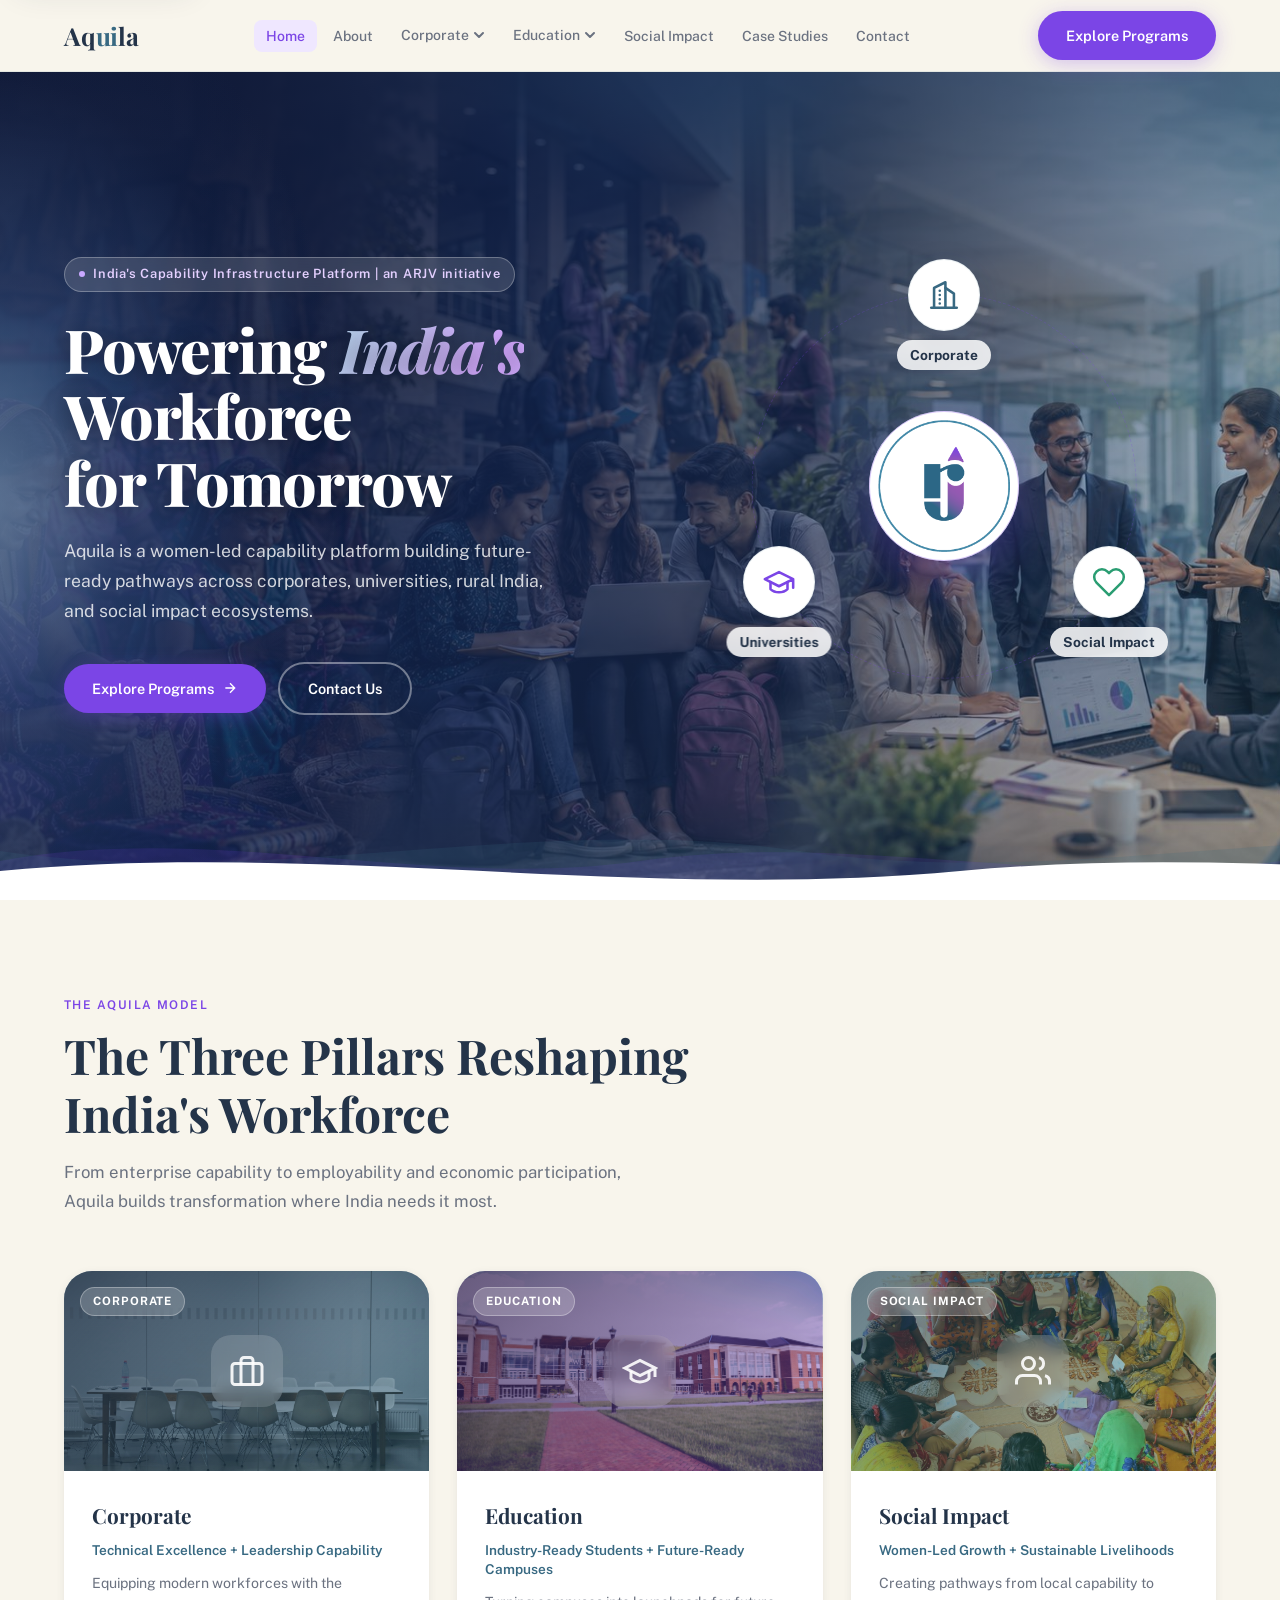
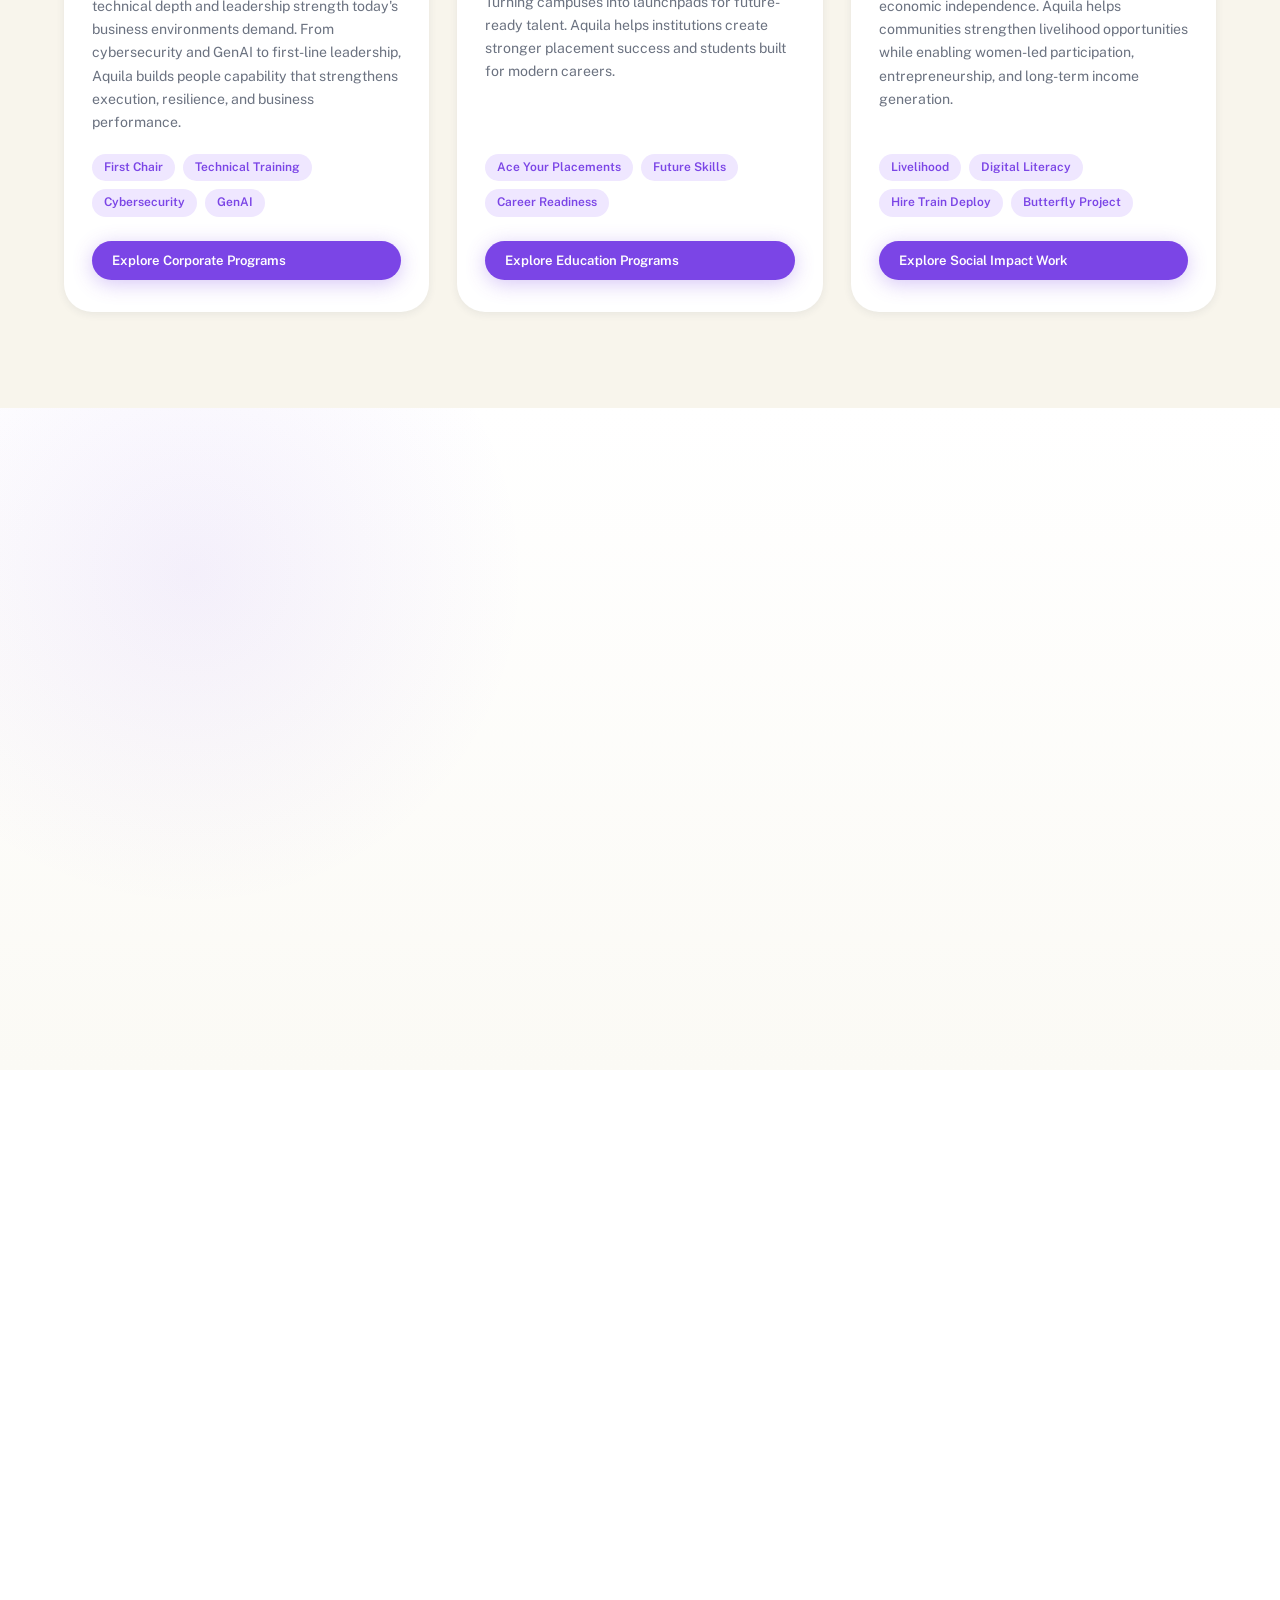
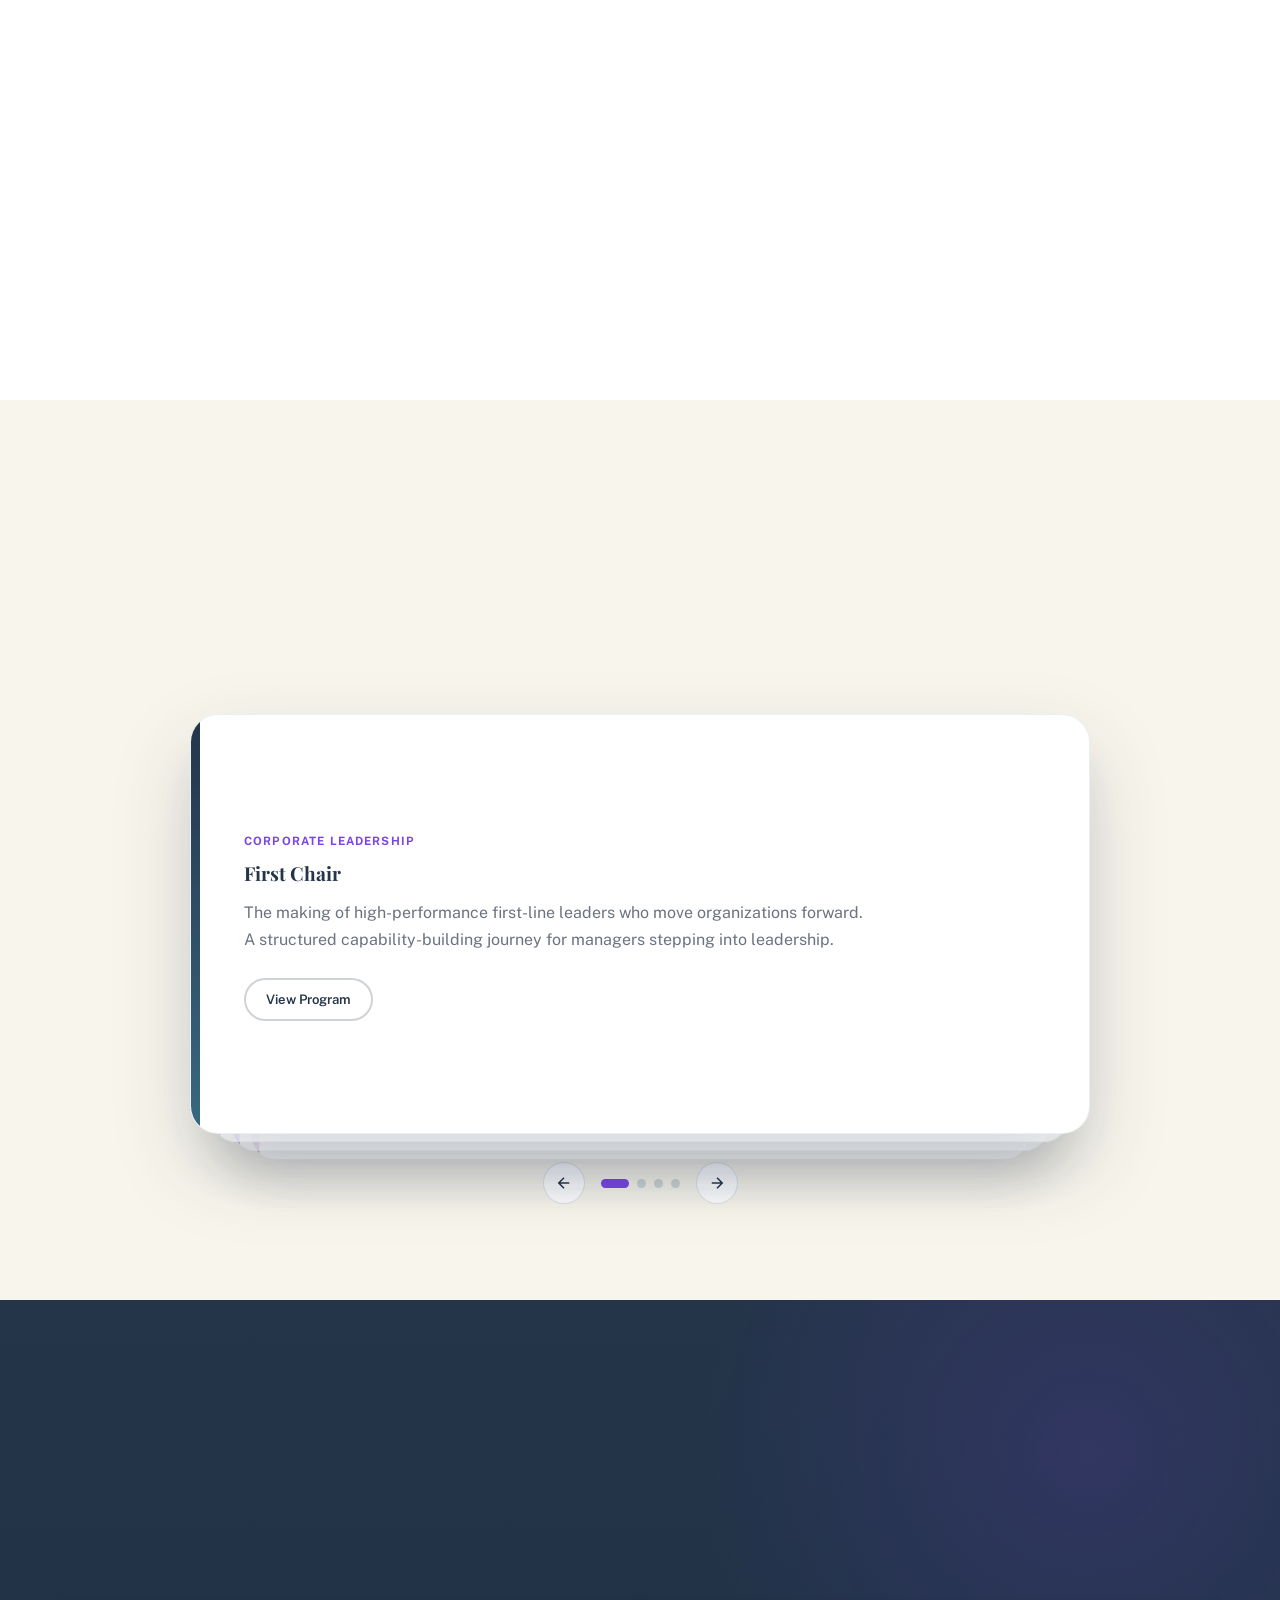
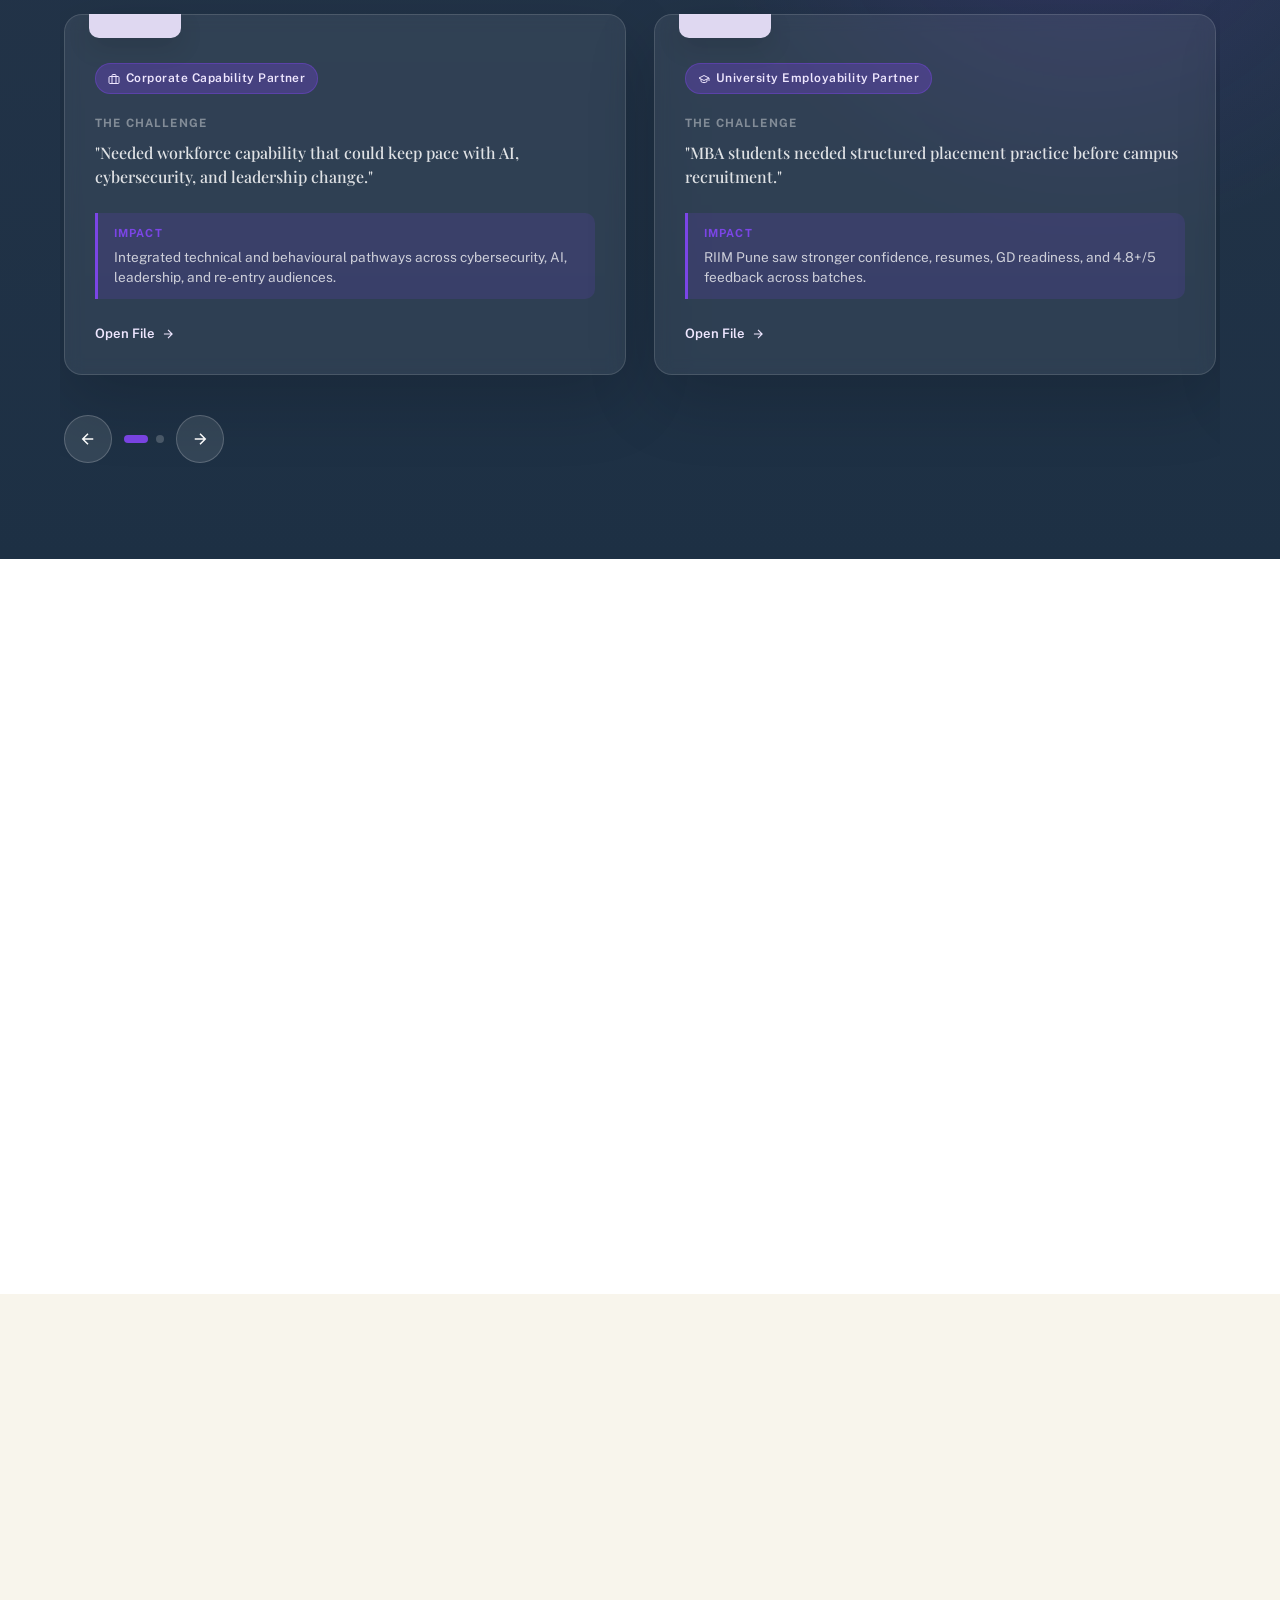
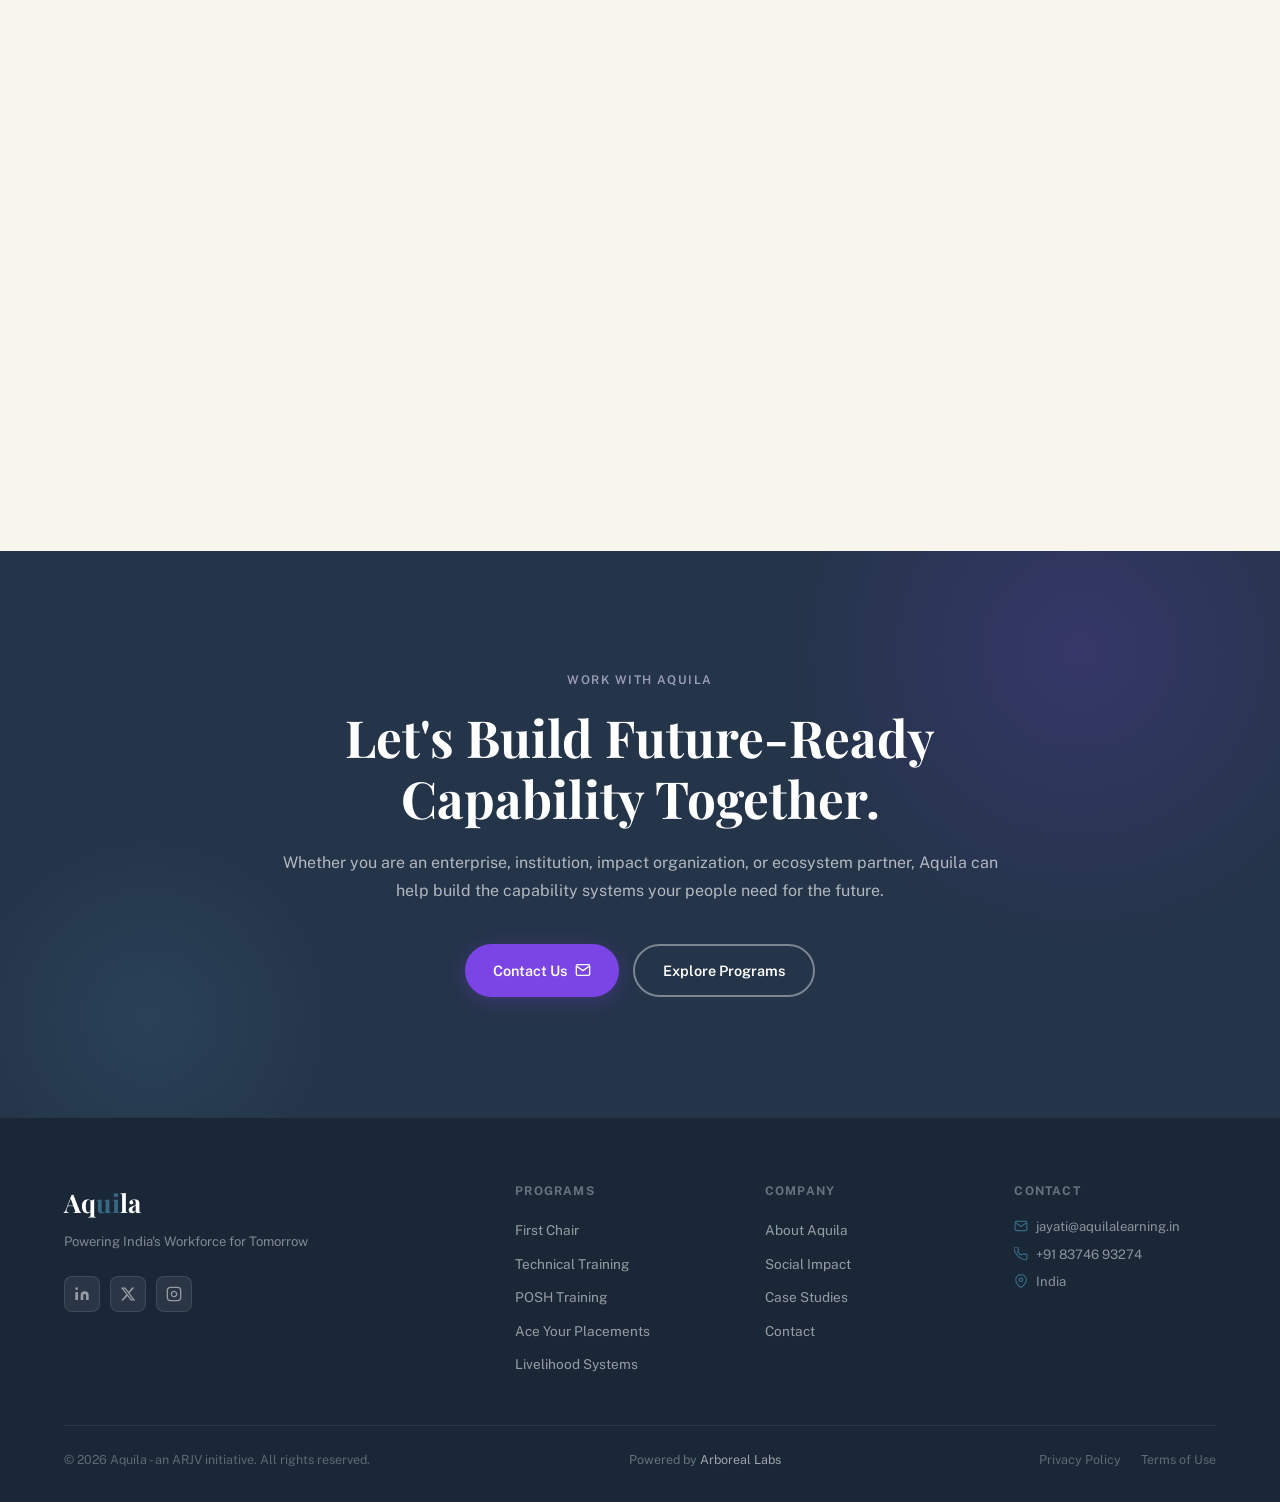
==== commit 5fa6161d: "Add cyberbullying program page and footer credit" ====
--- a/index.html
+++ b/index.html
@@ -2299,6 +2299,7 @@
 
     <div class="footer-bottom">
       <p class="footer-copyright">&copy; 2026 Aquila - an ARJV initiative. All rights reserved.</p>
+      <p class="footer-credit">Powered by <a href="https://www.arboreallabs.com/" target="_blank" rel="noopener">Arboreal Labs</a></p>
       <nav class="footer-legal" aria-label="Legal links">
         <a href="#">Privacy Policy</a>
         <a href="#">Terms of Use</a>
--- a/styles.css
+++ b/styles.css
@@ -458,6 +458,9 @@
 .footer-contact-item svg { width: 14px; height: 14px; flex-shrink: 0; margin-top: 2px; color: var(--teal); }
 .footer-bottom { border-top: 1px solid rgba(255,255,255,0.07); padding-top: 24px; display: flex; justify-content: space-between; align-items: center; flex-wrap: wrap; gap: 8px; }
 .footer-copyright { font-size: 0.78rem; color: rgba(255,255,255,0.3); }
+.footer-credit { font-size: 0.78rem; color: rgba(255,255,255,0.34); }
+.footer-credit a { color: rgba(255,255,255,0.58); transition: color 0.2s; }
+.footer-credit a:hover { color: var(--white); }
 .footer-legal { display: flex; gap: 20px; }
 .footer-legal a { font-size: 0.78rem; color: rgba(255,255,255,0.3); transition: color 0.2s; }
 .footer-legal a:hover { color: rgba(255,255,255,0.6); }
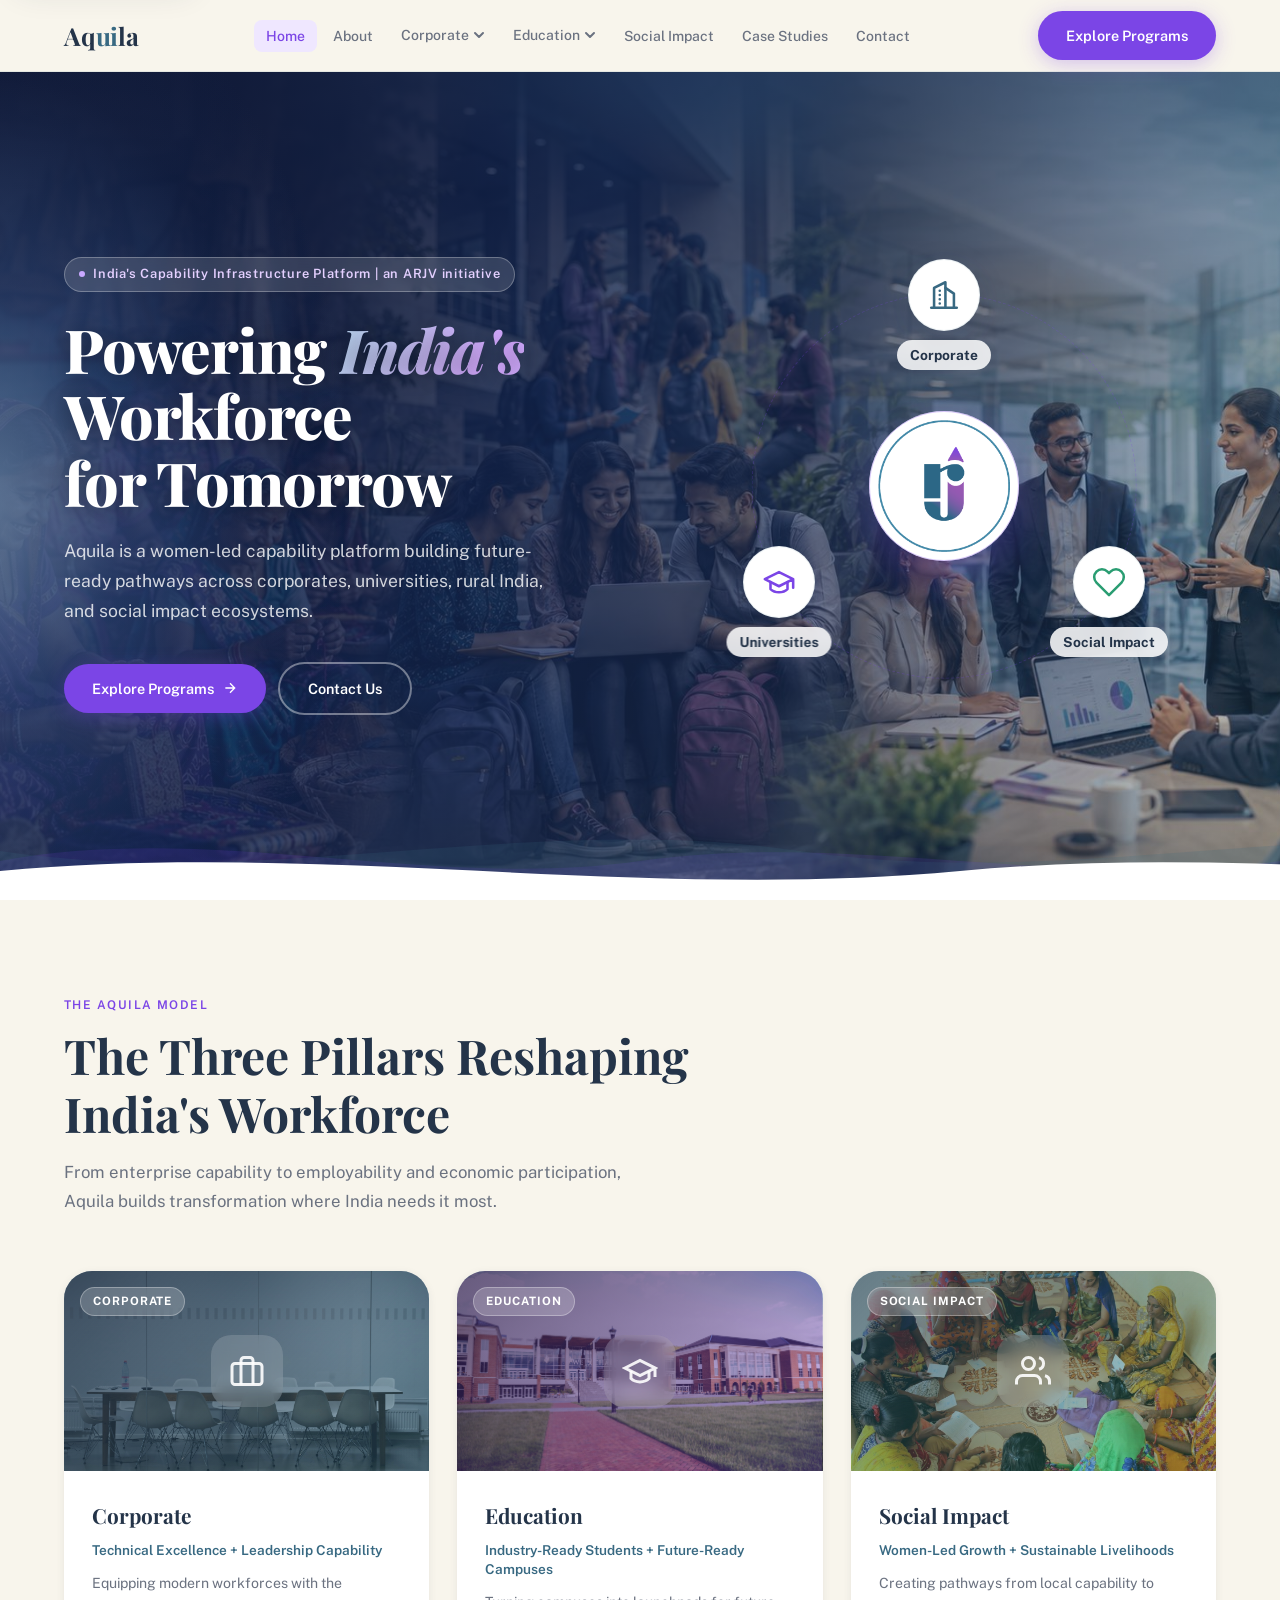
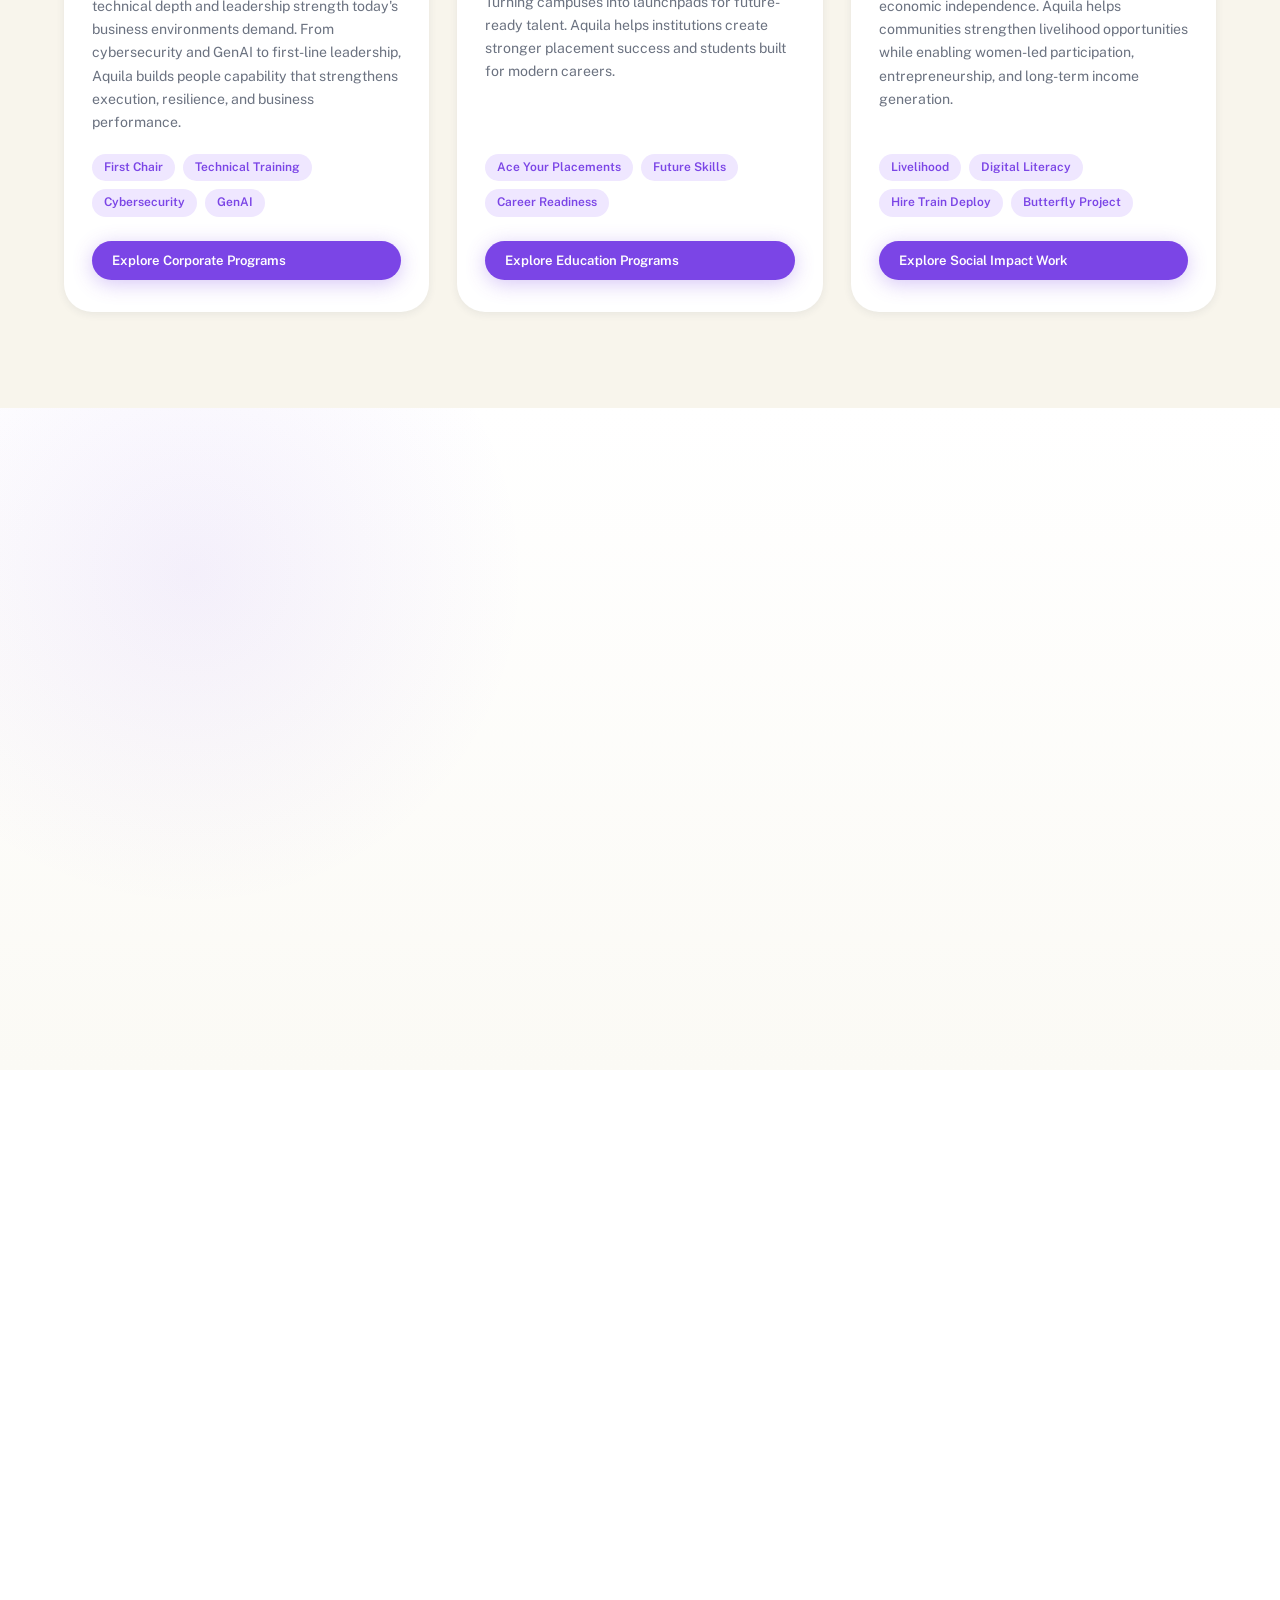
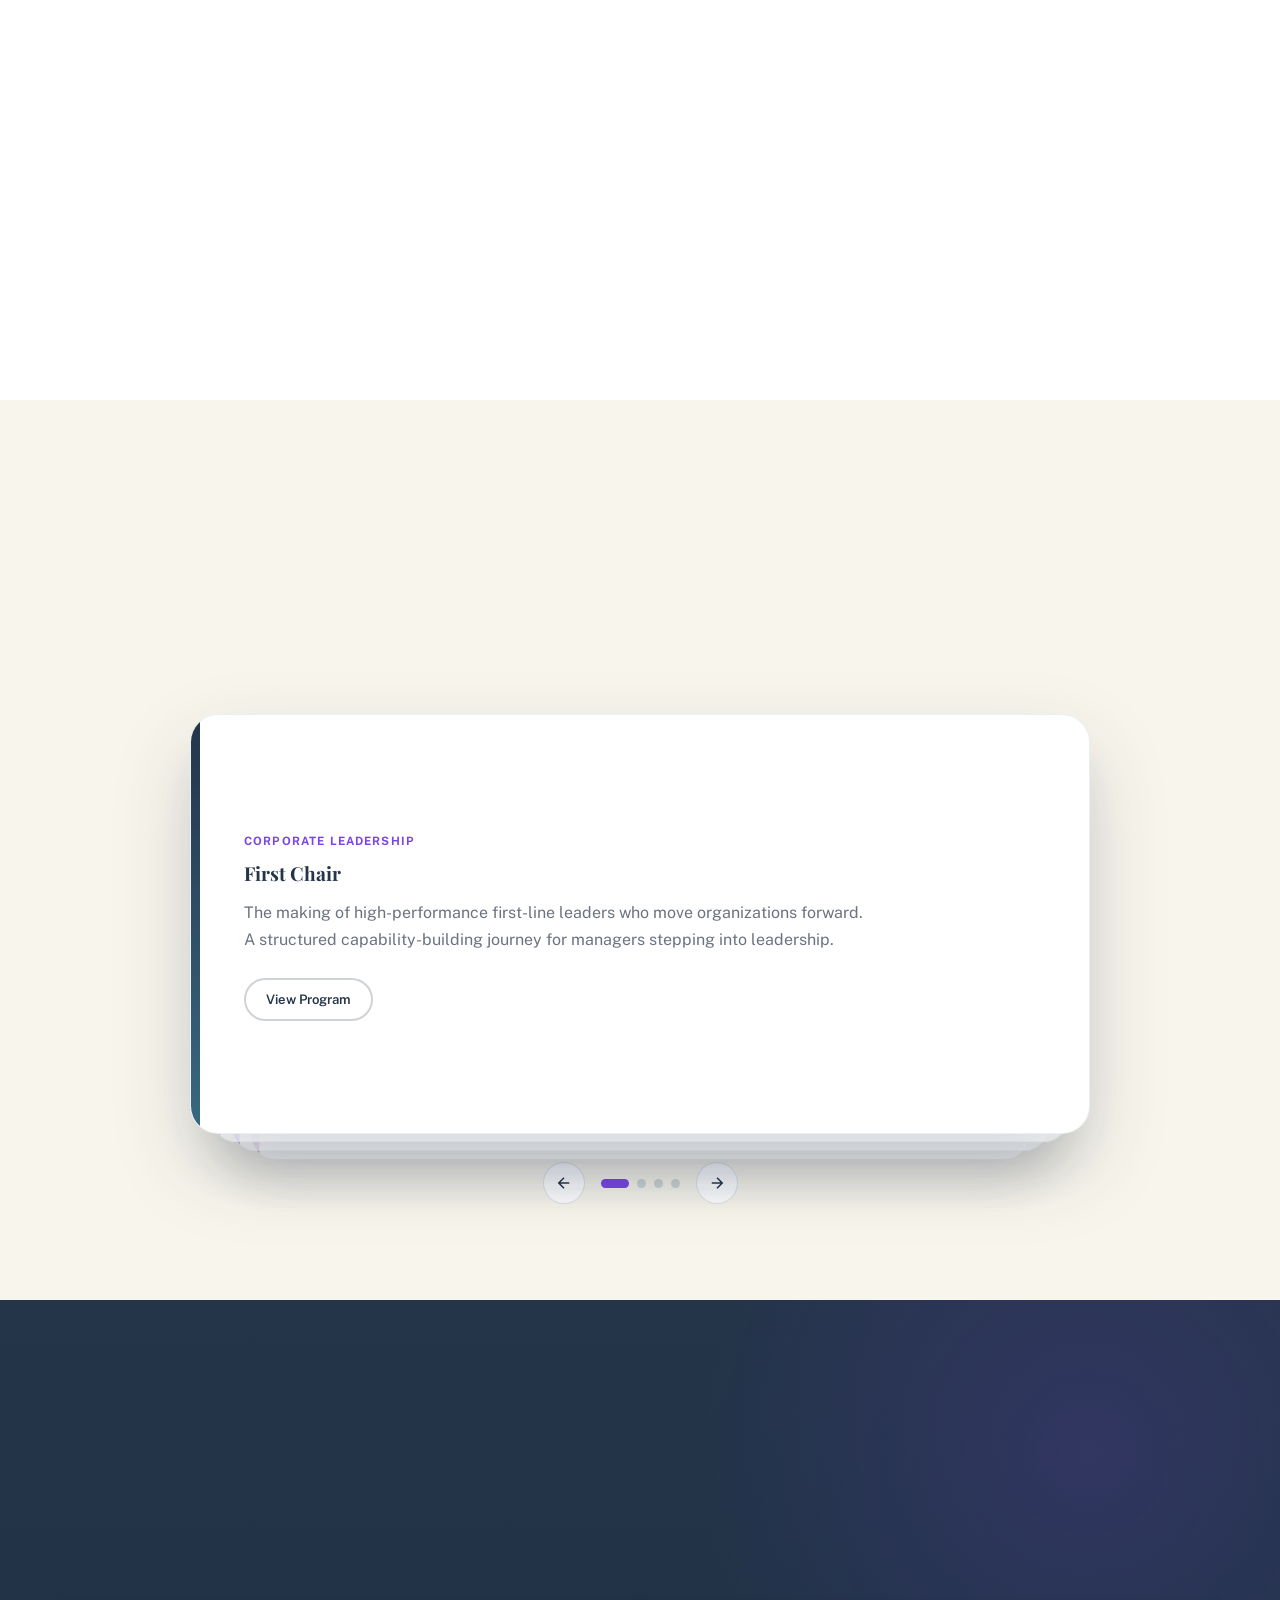
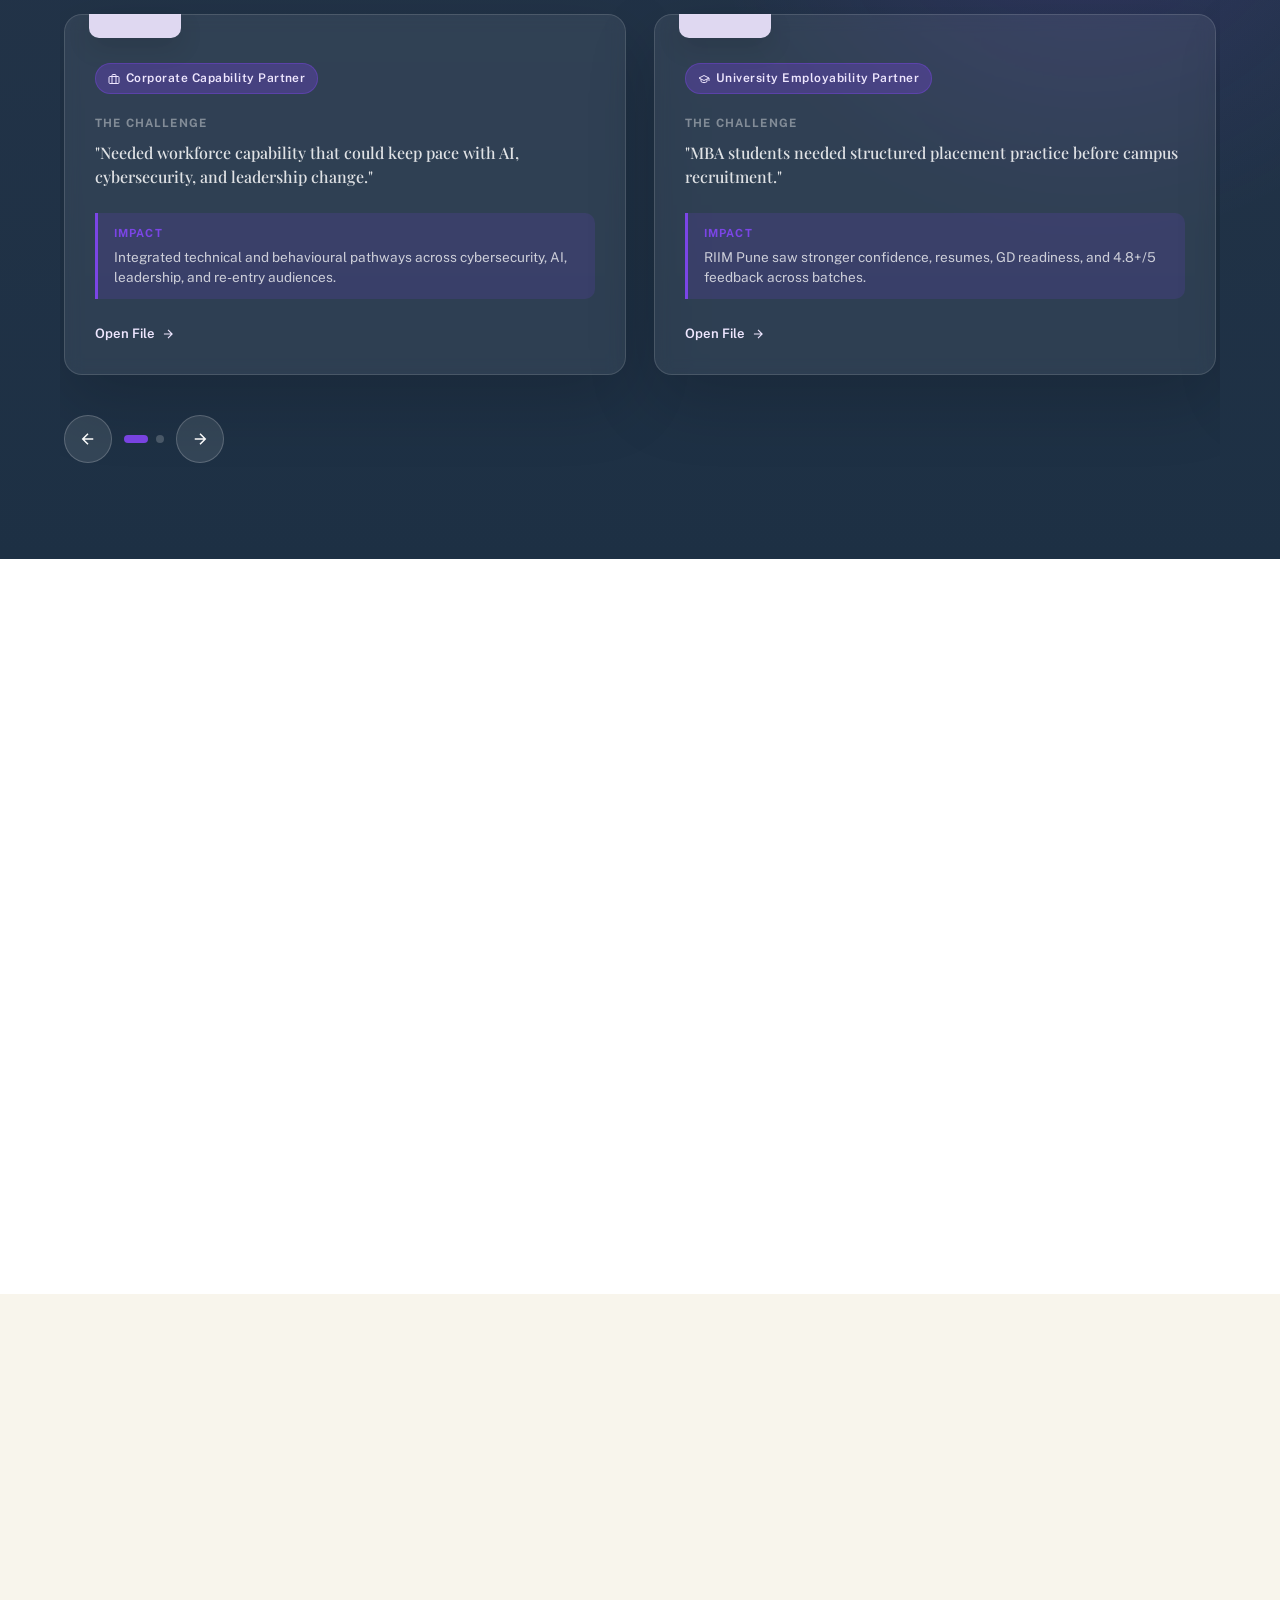
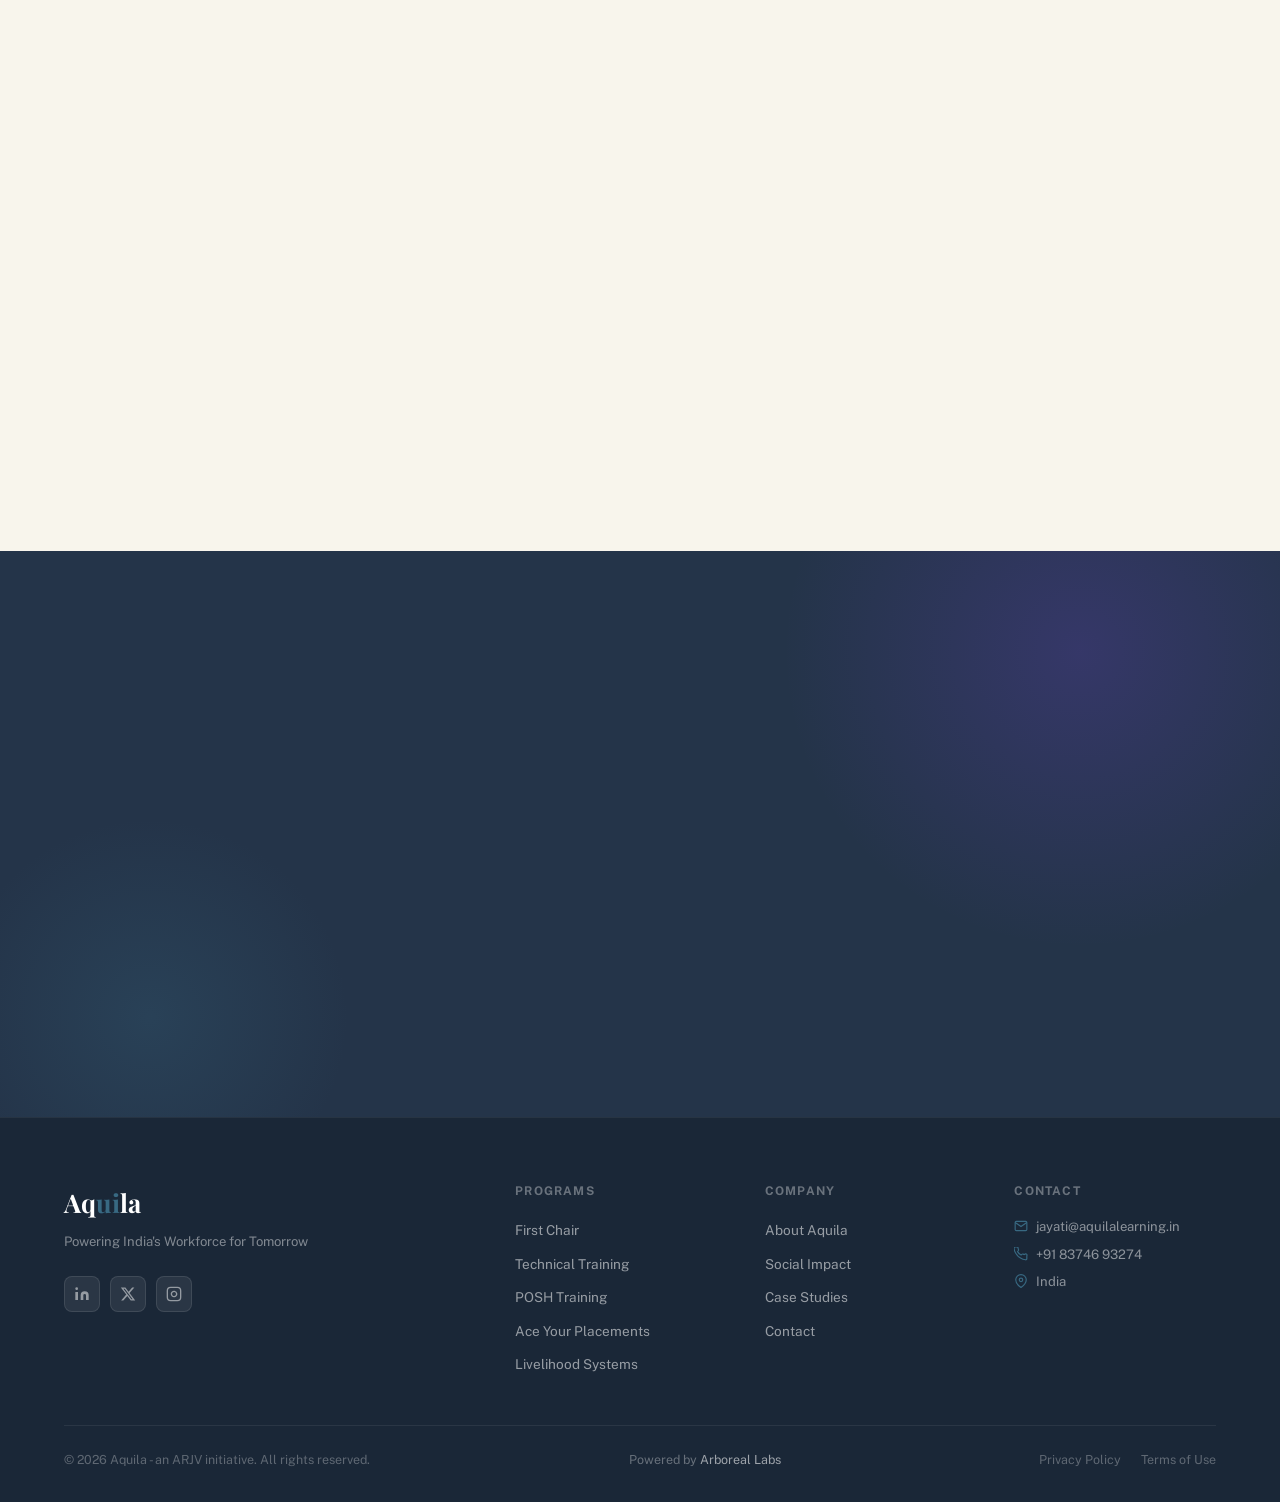
==== commit 055592a8: "Optimize site metadata and structured data" ====
--- a/index.html
+++ b/index.html
@@ -3,12 +3,28 @@
 <head>
   <meta charset="UTF-8" />
   <meta name="viewport" content="width=device-width, initial-scale=1.0" />
-  <title>Aquila Powering India's Workforce for Tomorrow</title>
-  <meta name="description" content="Aquila is a women-led ARJV initiative building future-ready capability pathways across corporates, institutions, rural India, and social impact ecosystems." />
-  <meta property="og:title" content="Aquila Powering India's Workforce for Tomorrow" />
-  <meta property="og:description" content="From potential to income pathways at scale: 15+ skill areas, 1,00,000+ learners impacted, and 60+ industry practitioners." />
+  <title>Aquila | Workforce Capability Building in India</title>
+  <meta name="description" content="Aquila builds future-ready workforce capability across Indian corporates, colleges, schools, and social impact ecosystems through practitioner-led training, placement readiness, leadership, cyber, AI, POSH, digital citizenship, and livelihood programs." />
+  <link rel="canonical" href="https://aquilalearning.in/" />
+  <link rel="alternate" hreflang="en-IN" href="https://aquilalearning.in/" />
+  <link rel="alternate" hreflang="x-default" href="https://aquilalearning.in/" />
+  <meta name="robots" content="index, follow, max-image-preview:large" />
+  <meta name="author" content="Aquila" />
+  <meta name="geo.region" content="IN" />
+  <meta name="geo.placename" content="India" />
+  <meta name="theme-color" content="#386982" />
+  <meta property="og:site_name" content="Aquila" />
+  <meta property="og:title" content="Aquila | Workforce Capability Building in India" />
+  <meta property="og:description" content="Aquila builds future-ready workforce capability across Indian corporates, colleges, schools, and social impact ecosystems through practitioner-led training, placement readiness, leadership, cyber, AI, POSH, digital citizenship, and livelihood programs." />
   <meta property="og:type" content="website" />
-  <meta property="og:image" content="assets/back/home-social.jpg" />
+  <meta property="og:url" content="https://aquilalearning.in/" />
+  <meta property="og:image" content="https://aquilalearning.in/assets/headers/home.jpg" />
+  <meta property="og:locale" content="en_IN" />
+  <meta name="twitter:card" content="summary_large_image" />
+  <meta name="twitter:title" content="Aquila | Workforce Capability Building in India" />
+  <meta name="twitter:description" content="Aquila builds future-ready workforce capability across Indian corporates, colleges, schools, and social impact ecosystems through practitioner-led training, placement readiness, leadership, cyber, AI, POSH, digital citizenship, and livelihood programs." />
+  <meta name="twitter:image" content="https://aquilalearning.in/assets/headers/home.jpg" />
+
   <link rel="preconnect" href="https://fonts.googleapis.com" />
   <link rel="preconnect" href="https://fonts.gstatic.com" crossorigin />
   <link href="https://fonts.googleapis.com/css2?family=Playfair+Display:ital,wght@0,400;0,500;0,600;0,700;0,800;1,400;1,600&family=Public+Sans:wght@300;400;500;600;700&display=swap" rel="stylesheet" />
@@ -1331,6 +1347,177 @@
     }
 
   </style>
+  <script type="application/ld+json">
+{
+  "@context": "https://schema.org",
+  "@graph": [
+    {
+      "@type": "Organization",
+      "@id": "https://aquilalearning.in/#organization",
+      "name": "Aquila",
+      "alternateName": "Aquila Learning",
+      "url": "https://aquilalearning.in/",
+      "logo": "https://aquilalearning.in/assets/aquila-logo.png",
+      "email": "jayati@aquilalearning.in",
+      "telephone": "+91 83746 93274",
+      "description": "Aquila is an India-based workforce capability-building platform for corporates, educational institutions, and social impact ecosystems.",
+      "areaServed": [
+        {
+          "@type": "Country",
+          "name": "India"
+        }
+      ],
+      "founder": [
+        {
+          "@type": "Person",
+          "name": "Rewa Singh Deo"
+        },
+        {
+          "@type": "Person",
+          "name": "Jayati Pardhy"
+        }
+      ]
+    },
+    {
+      "@type": "WebSite",
+      "@id": "https://aquilalearning.in/#website",
+      "name": "Aquila",
+      "url": "https://aquilalearning.in/",
+      "publisher": {
+        "@id": "https://aquilalearning.in/#organization"
+      },
+      "inLanguage": "en-IN"
+    },
+    {
+      "@type": "WebPage",
+      "@id": "https://aquilalearning.in/#webpage",
+      "url": "https://aquilalearning.in/",
+      "name": "Aquila workforce capability building platform",
+      "headline": "Aquila | Workforce Capability Building in India",
+      "description": "Aquila builds future-ready workforce capability across Indian corporates, colleges, schools, and social impact ecosystems through practitioner-led training, placement readiness, leadership, cyber, AI, POSH, digital citizenship, and livelihood programs.",
+      "isPartOf": {
+        "@id": "https://aquilalearning.in/#website"
+      },
+      "about": {
+        "@id": "https://aquilalearning.in/#organization"
+      },
+      "publisher": {
+        "@id": "https://aquilalearning.in/#organization"
+      },
+      "image": "https://aquilalearning.in/assets/headers/home.jpg",
+      "primaryImageOfPage": {
+        "@type": "ImageObject",
+        "url": "https://aquilalearning.in/assets/headers/home.jpg"
+      },
+      "inLanguage": "en-IN"
+    },
+    {
+      "@type": "BreadcrumbList",
+      "@id": "https://aquilalearning.in/#breadcrumb",
+      "itemListElement": [
+        {
+          "@type": "ListItem",
+          "position": 1,
+          "name": "Home",
+          "item": "https://aquilalearning.in/"
+        }
+      ]
+    },
+    {
+      "@type": "Service",
+      "@id": "https://aquilalearning.in/#service",
+      "name": "Aquila workforce capability building platform",
+      "serviceType": "Workforce capability building",
+      "description": "Aquila builds future-ready workforce capability across Indian corporates, colleges, schools, and social impact ecosystems through practitioner-led training, placement readiness, leadership, cyber, AI, POSH, digital citizenship, and livelihood programs.",
+      "provider": {
+        "@id": "https://aquilalearning.in/#organization"
+      },
+      "areaServed": {
+        "@type": "Country",
+        "name": "India"
+      },
+      "audience": [
+        {
+          "@type": "Audience",
+          "audienceType": "Corporate teams"
+        },
+        {
+          "@type": "Audience",
+          "audienceType": "Educational institutions"
+        },
+        {
+          "@type": "Audience",
+          "audienceType": "Social impact organizations"
+        }
+      ],
+      "url": "https://aquilalearning.in/"
+    },
+    {
+      "@type": "ItemList",
+      "@id": "https://aquilalearning.in/#program-list",
+      "name": "Aquila programs",
+      "itemListElement": [
+        {
+          "@type": "ListItem",
+          "position": 1,
+          "url": "https://aquilalearning.in/",
+          "name": "Aquila workforce capability building platform",
+          "description": "Workforce capability building"
+        },
+        {
+          "@type": "ListItem",
+          "position": 2,
+          "url": "https://aquilalearning.in/first-chair.html",
+          "name": "First Chair Program",
+          "description": "Leadership development for first-time managers"
+        },
+        {
+          "@type": "ListItem",
+          "position": 3,
+          "url": "https://aquilalearning.in/technical-training.html",
+          "name": "Technical Training Programs",
+          "description": "Cybersecurity, DevSecOps and GenAI training"
+        },
+        {
+          "@type": "ListItem",
+          "position": 4,
+          "url": "https://aquilalearning.in/posh.html",
+          "name": "POSH Training Programs",
+          "description": "POSH and respectful workplace training"
+        },
+        {
+          "@type": "ListItem",
+          "position": 5,
+          "url": "https://aquilalearning.in/colleges.html",
+          "name": "Ace Your Placements",
+          "description": "College placement readiness training"
+        },
+        {
+          "@type": "ListItem",
+          "position": 6,
+          "url": "https://aquilalearning.in/cyberbullying.html",
+          "name": "Cyberbullying and Digital Citizenship Program",
+          "description": "Cyberbullying awareness and digital citizenship workshops"
+        },
+        {
+          "@type": "ListItem",
+          "position": 7,
+          "url": "https://aquilalearning.in/schools.html",
+          "name": "Hackathons by IndiSight and Aquila",
+          "description": "School transformation and student capability programs"
+        },
+        {
+          "@type": "ListItem",
+          "position": 8,
+          "url": "https://aquilalearning.in/social-impact.html",
+          "name": "Social Impact Programs",
+          "description": "Livelihood, digital literacy and Hire Train Deploy programs"
+        }
+      ]
+    }
+  ]
+}
+  </script>
 </head>
 <body>
 
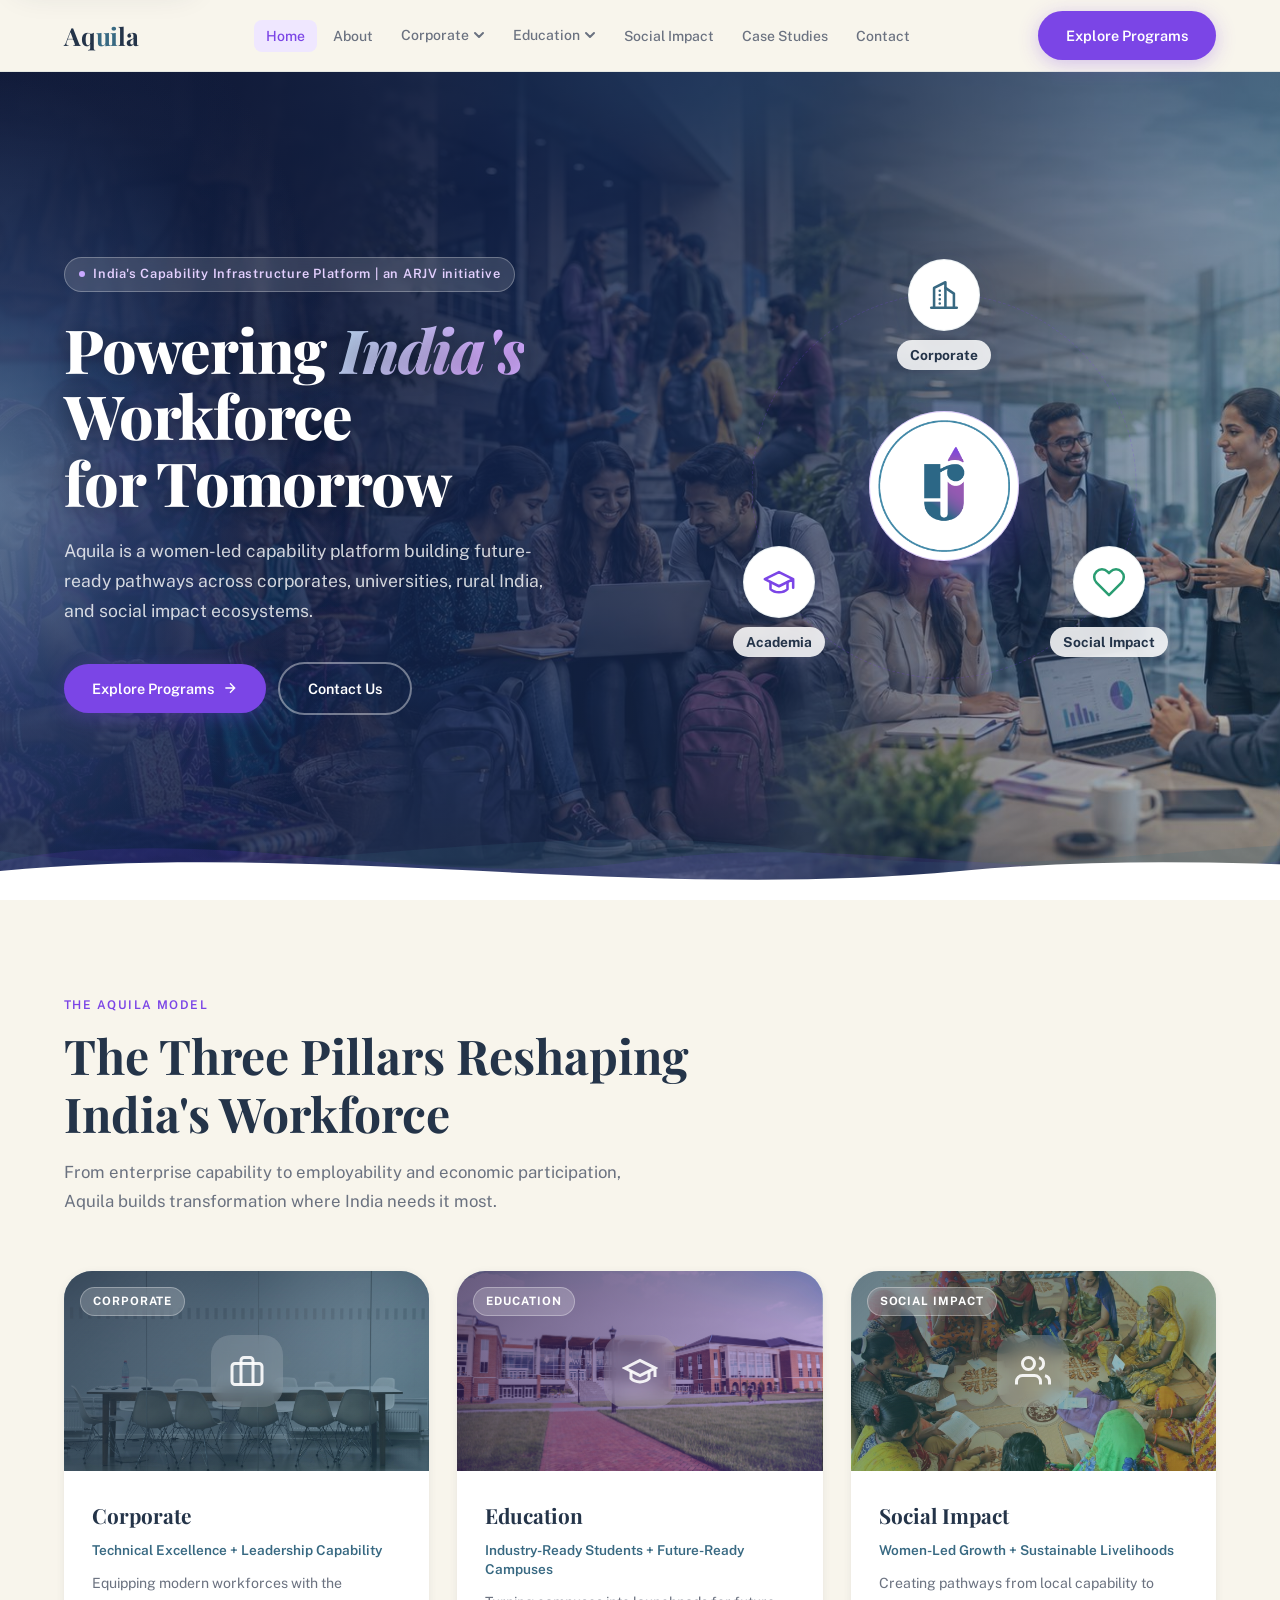
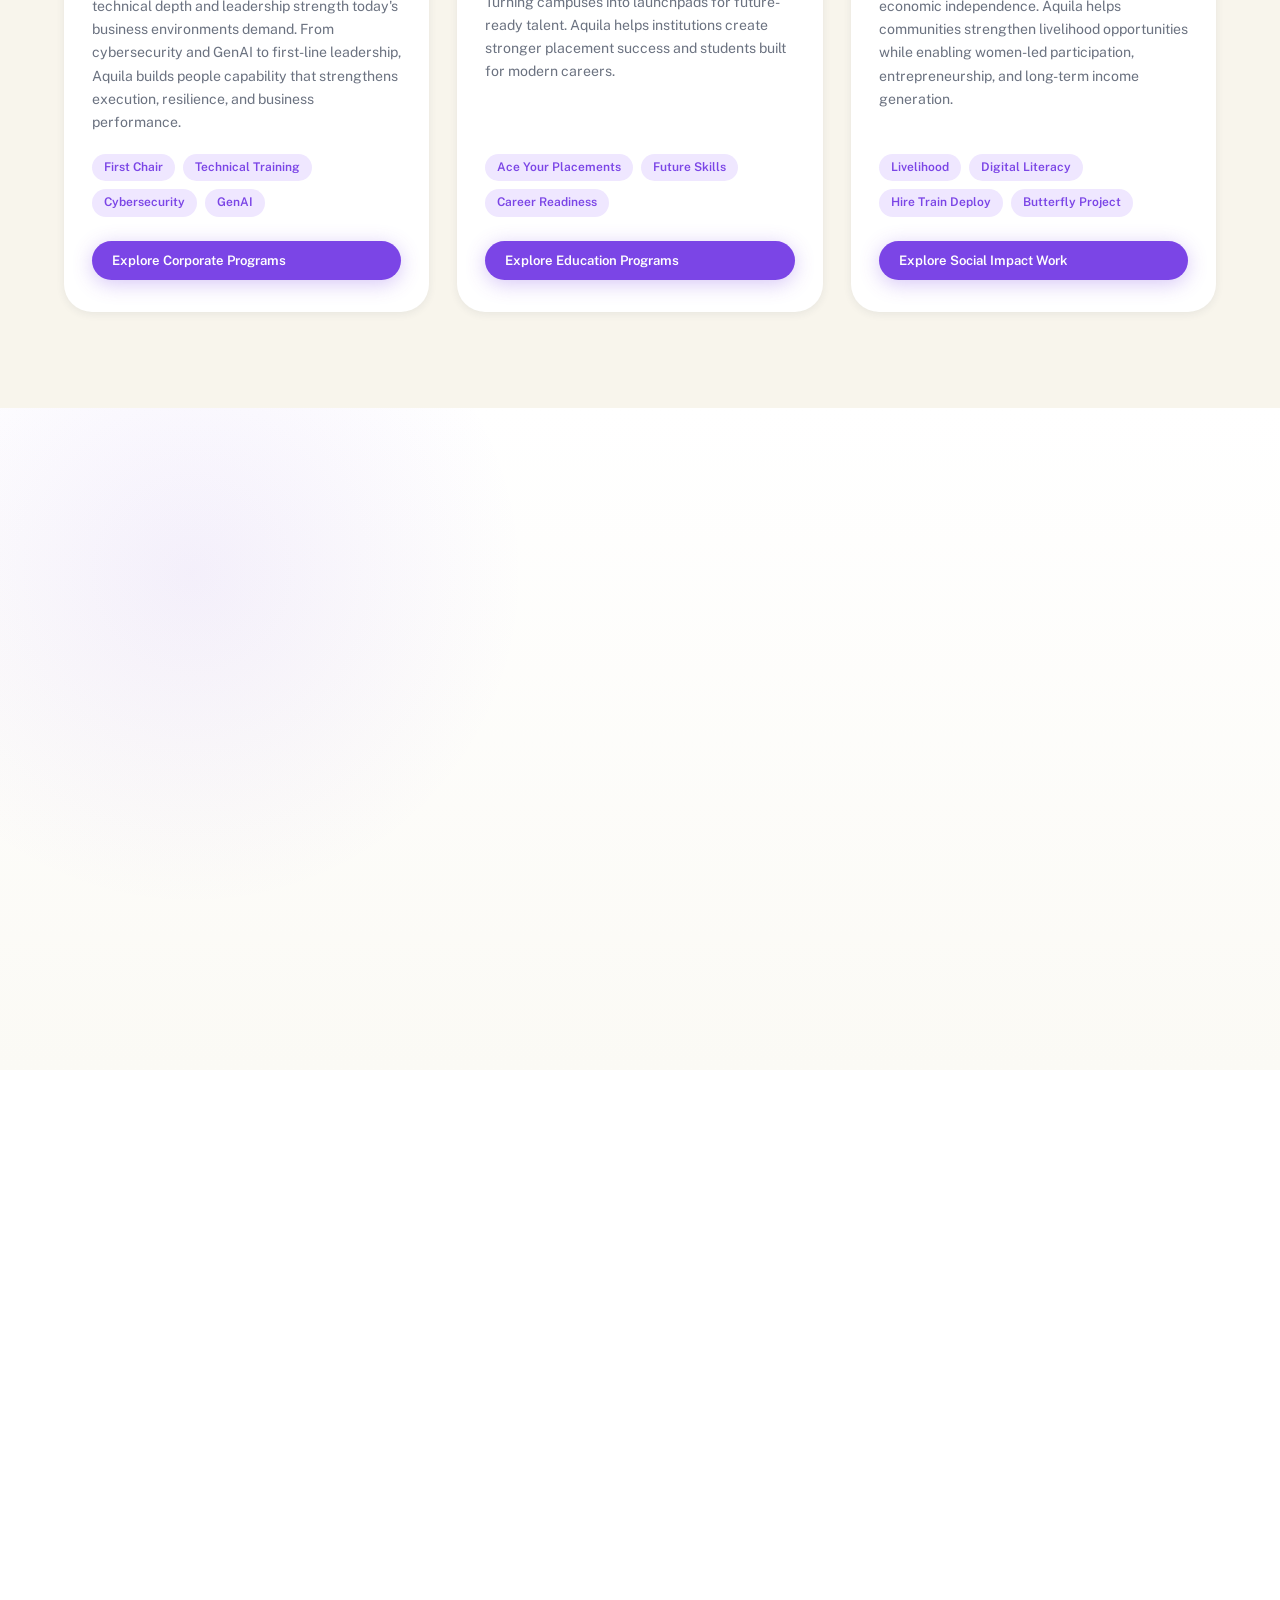
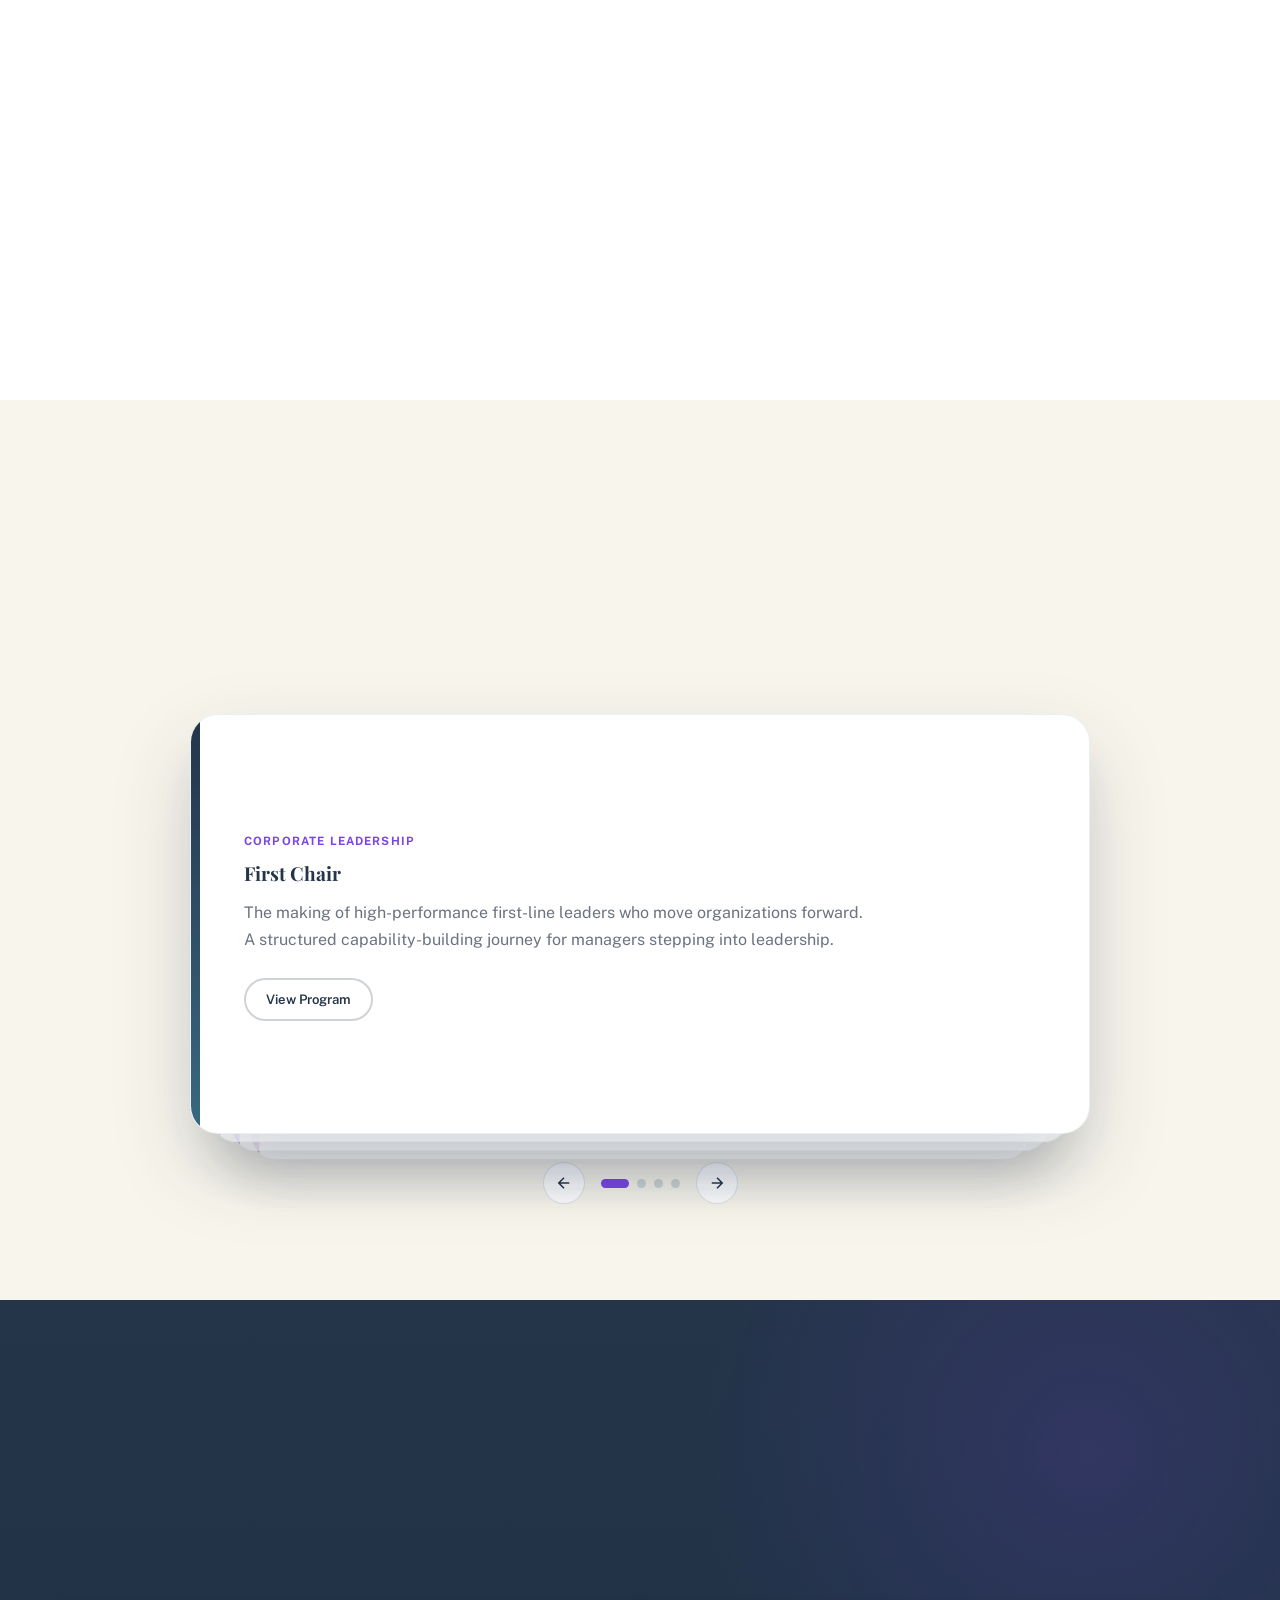
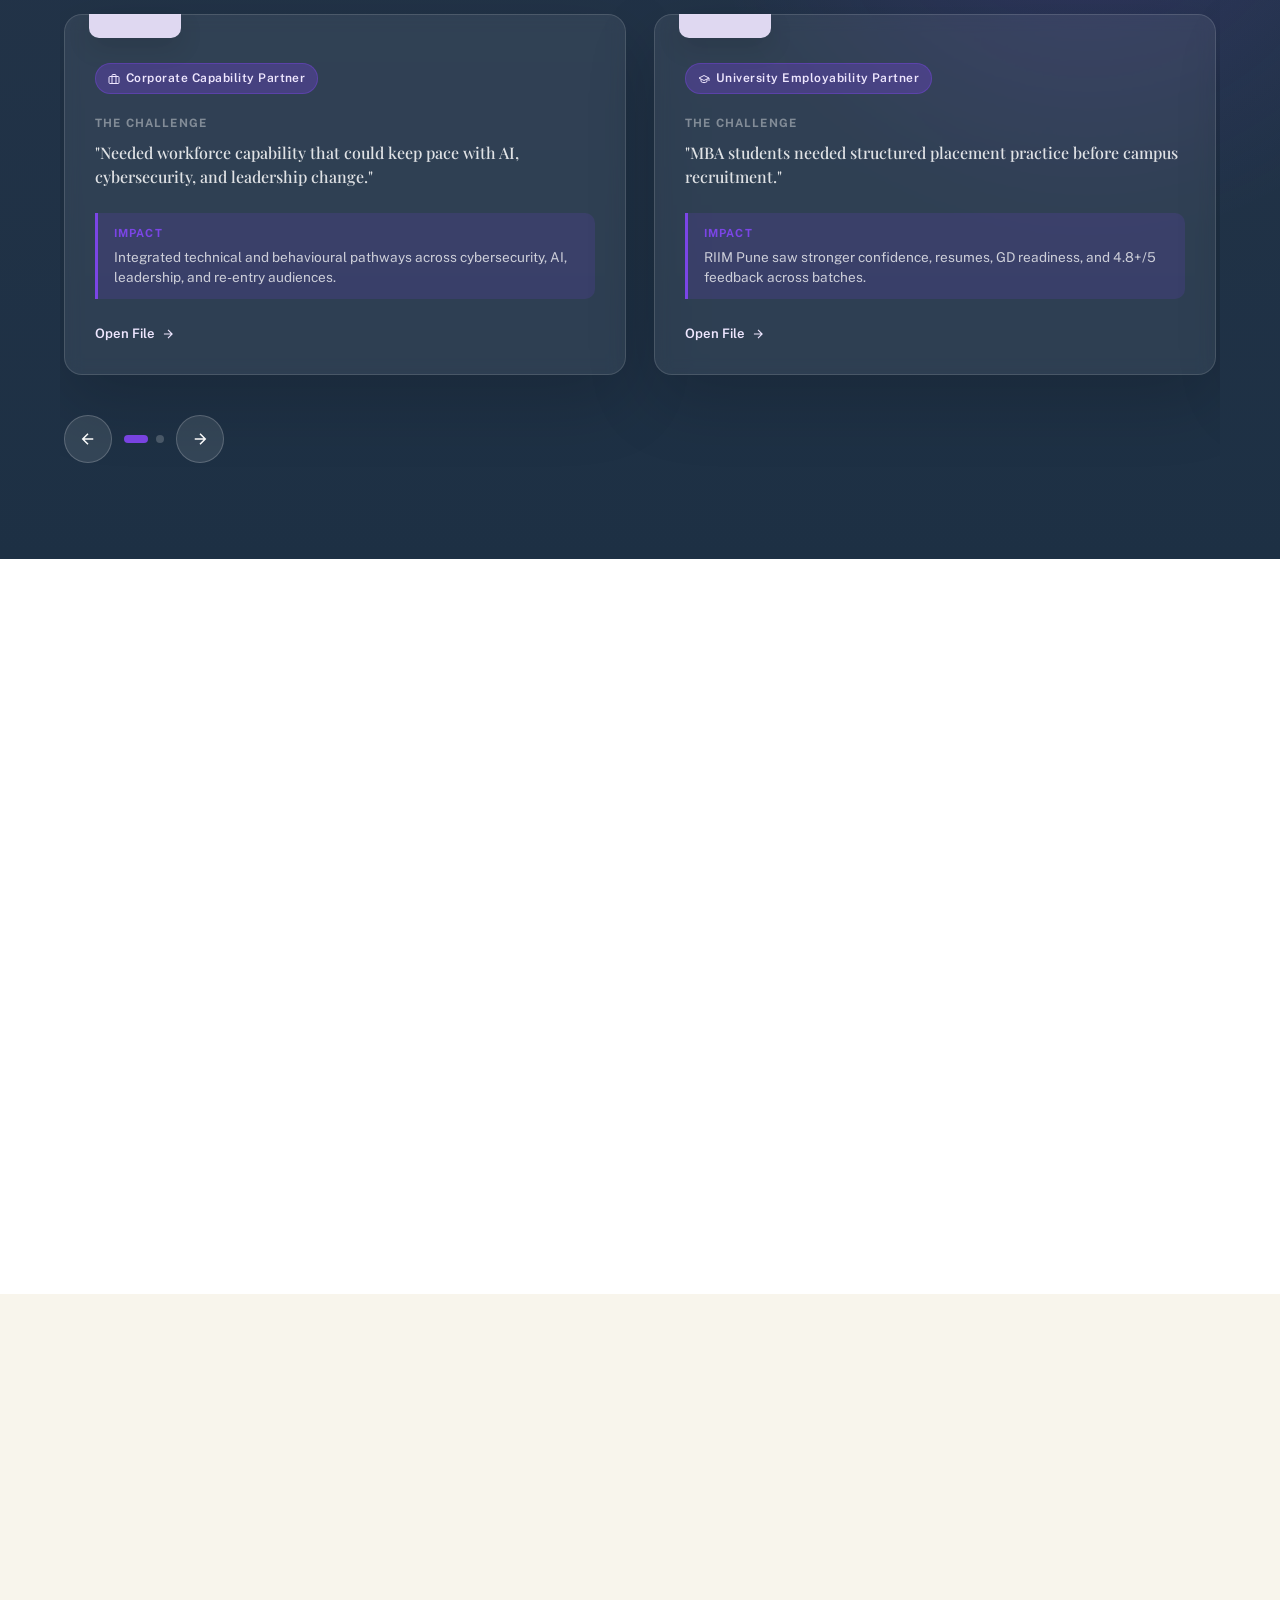
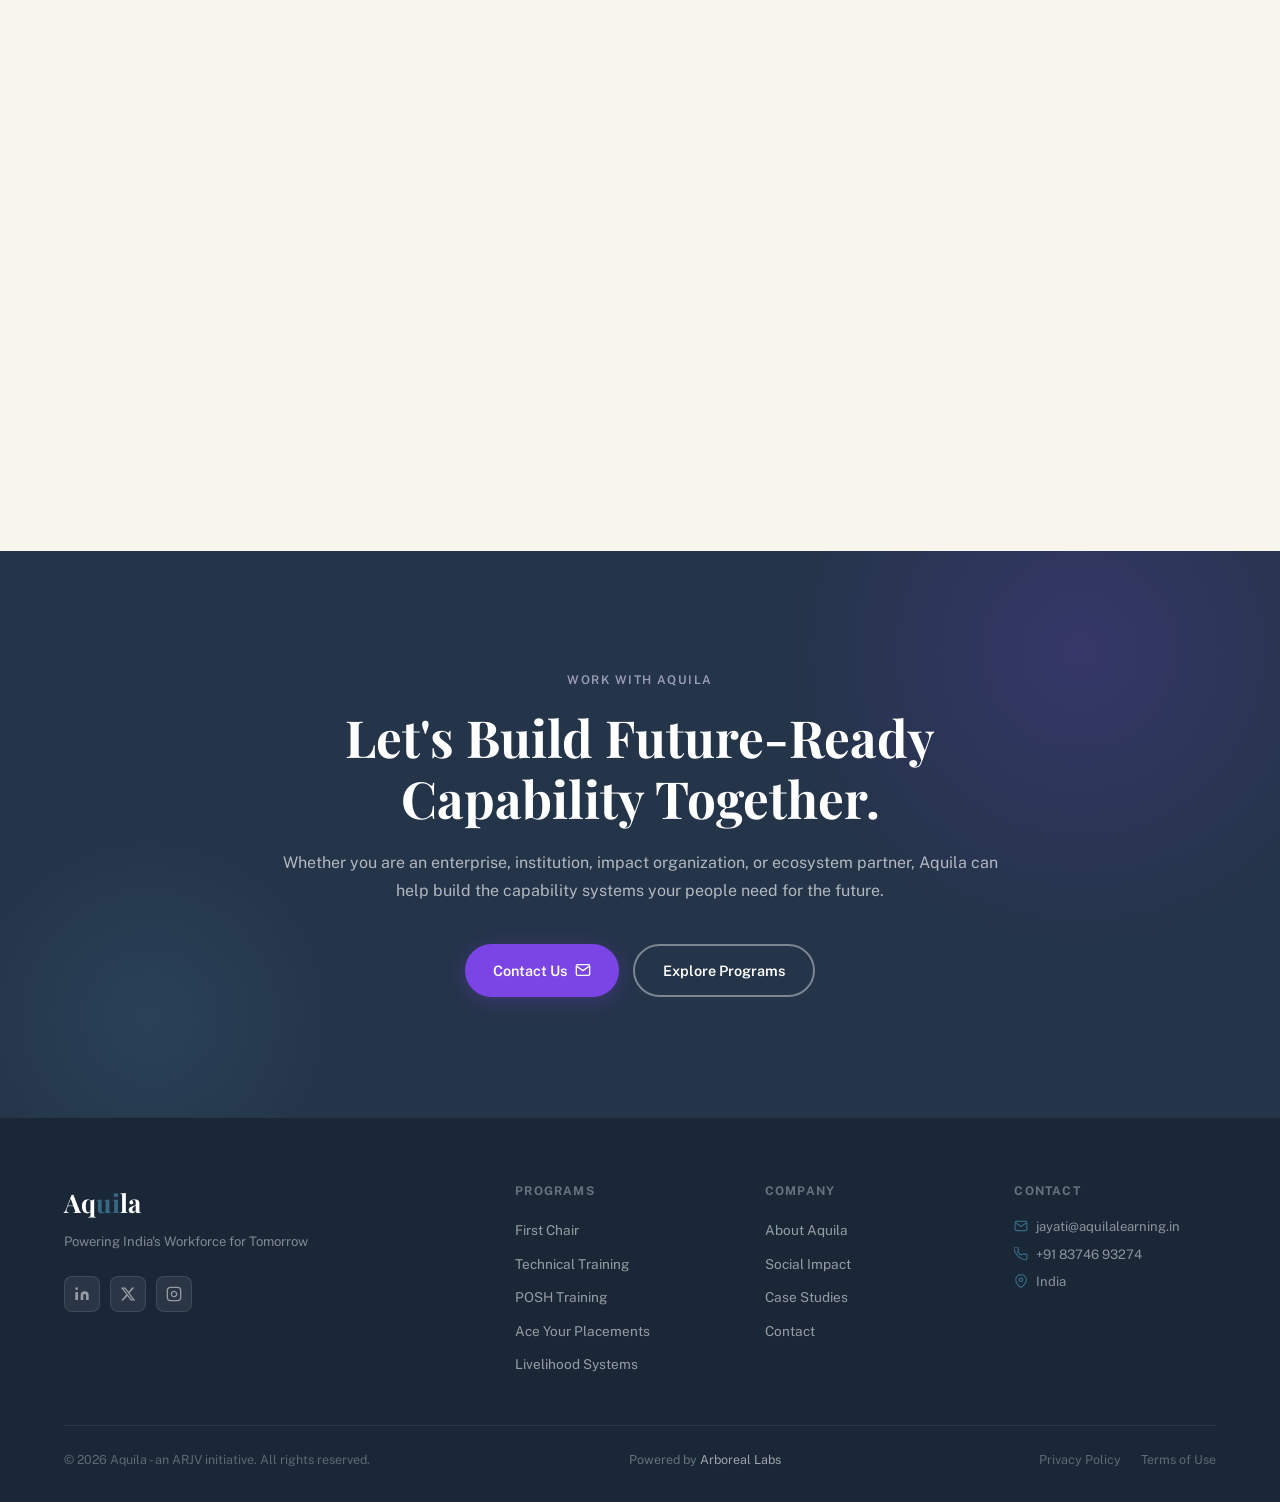
==== commit 1914bb35: "Rename hero sector to Academia and retire Mahindra case study Hero orbit node and its aria-label now" ====
--- a/index.html
+++ b/index.html
@@ -5,9 +5,9 @@
   <meta name="viewport" content="width=device-width, initial-scale=1.0" />
   <title>Aquila | Workforce Capability Building in India</title>
   <meta name="description" content="Aquila builds future-ready workforce capability across Indian corporates, colleges, schools, and social impact ecosystems through practitioner-led training, placement readiness, leadership, cyber, AI, POSH, digital citizenship, and livelihood programs." />
-  <link rel="canonical" href="https://aquilalearning.in/" />
-  <link rel="alternate" hreflang="en-IN" href="https://aquilalearning.in/" />
-  <link rel="alternate" hreflang="x-default" href="https://aquilalearning.in/" />
+  <link rel="canonical" href="https://www.aquilalearning.in/" />
+  <link rel="alternate" hreflang="en-IN" href="https://www.aquilalearning.in/" />
+  <link rel="alternate" hreflang="x-default" href="https://www.aquilalearning.in/" />
   <meta name="robots" content="index, follow, max-image-preview:large" />
   <meta name="author" content="Aquila" />
   <meta name="geo.region" content="IN" />
@@ -17,13 +17,11 @@
   <meta property="og:title" content="Aquila | Workforce Capability Building in India" />
   <meta property="og:description" content="Aquila builds future-ready workforce capability across Indian corporates, colleges, schools, and social impact ecosystems through practitioner-led training, placement readiness, leadership, cyber, AI, POSH, digital citizenship, and livelihood programs." />
   <meta property="og:type" content="website" />
-  <meta property="og:url" content="https://aquilalearning.in/" />
-  <meta property="og:image" content="https://aquilalearning.in/assets/headers/home.jpg" />
+  <meta property="og:url" content="https://www.aquilalearning.in/" />
   <meta property="og:locale" content="en_IN" />
-  <meta name="twitter:card" content="summary_large_image" />
+  <meta name="twitter:card" content="summary" />
   <meta name="twitter:title" content="Aquila | Workforce Capability Building in India" />
   <meta name="twitter:description" content="Aquila builds future-ready workforce capability across Indian corporates, colleges, schools, and social impact ecosystems through practitioner-led training, placement readiness, leadership, cyber, AI, POSH, digital citizenship, and livelihood programs." />
-  <meta name="twitter:image" content="https://aquilalearning.in/assets/headers/home.jpg" />
 
   <link rel="preconnect" href="https://fonts.googleapis.com" />
   <link rel="preconnect" href="https://fonts.gstatic.com" crossorigin />
@@ -1353,11 +1351,11 @@
   "@graph": [
     {
       "@type": "Organization",
-      "@id": "https://aquilalearning.in/#organization",
+      "@id": "https://www.aquilalearning.in/#organization",
       "name": "Aquila",
       "alternateName": "Aquila Learning",
-      "url": "https://aquilalearning.in/",
-      "logo": "https://aquilalearning.in/assets/aquila-logo.png",
+      "url": "https://www.aquilalearning.in/",
+      "logo": "https://www.aquilalearning.in/assets/aquila-logo.png",
       "email": "jayati@aquilalearning.in",
       "telephone": "+91 83746 93274",
       "description": "Aquila is an India-based workforce capability-building platform for corporates, educational institutions, and social impact ecosystems.",
@@ -1380,57 +1378,57 @@
     },
     {
       "@type": "WebSite",
-      "@id": "https://aquilalearning.in/#website",
+      "@id": "https://www.aquilalearning.in/#website",
       "name": "Aquila",
-      "url": "https://aquilalearning.in/",
+      "url": "https://www.aquilalearning.in/",
       "publisher": {
-        "@id": "https://aquilalearning.in/#organization"
+        "@id": "https://www.aquilalearning.in/#organization"
       },
       "inLanguage": "en-IN"
     },
     {
       "@type": "WebPage",
-      "@id": "https://aquilalearning.in/#webpage",
-      "url": "https://aquilalearning.in/",
+      "@id": "https://www.aquilalearning.in/#webpage",
+      "url": "https://www.aquilalearning.in/",
       "name": "Aquila workforce capability building platform",
       "headline": "Aquila | Workforce Capability Building in India",
       "description": "Aquila builds future-ready workforce capability across Indian corporates, colleges, schools, and social impact ecosystems through practitioner-led training, placement readiness, leadership, cyber, AI, POSH, digital citizenship, and livelihood programs.",
       "isPartOf": {
-        "@id": "https://aquilalearning.in/#website"
+        "@id": "https://www.aquilalearning.in/#website"
       },
       "about": {
-        "@id": "https://aquilalearning.in/#organization"
+        "@id": "https://www.aquilalearning.in/#organization"
       },
       "publisher": {
-        "@id": "https://aquilalearning.in/#organization"
+        "@id": "https://www.aquilalearning.in/#organization"
       },
-      "image": "https://aquilalearning.in/assets/headers/home.jpg",
+      "image": "https://www.aquilalearning.in/assets/headers/home.jpg",
       "primaryImageOfPage": {
         "@type": "ImageObject",
-        "url": "https://aquilalearning.in/assets/headers/home.jpg"
+        "url": "https://www.aquilalearning.in/assets/headers/home.jpg"
       },
       "inLanguage": "en-IN"
     },
     {
       "@type": "BreadcrumbList",
-      "@id": "https://aquilalearning.in/#breadcrumb",
+      "@id": "https://www.aquilalearning.in/#breadcrumb",
       "itemListElement": [
         {
           "@type": "ListItem",
           "position": 1,
           "name": "Home",
-          "item": "https://aquilalearning.in/"
+          "item": "https://www.aquilalearning.in/"
         }
       ]
     },
     {
       "@type": "Service",
-      "@id": "https://aquilalearning.in/#service",
+      "@id": "https://www.aquilalearning.in/#service",
       "name": "Aquila workforce capability building platform",
       "serviceType": "Workforce capability building",
       "description": "Aquila builds future-ready workforce capability across Indian corporates, colleges, schools, and social impact ecosystems through practitioner-led training, placement readiness, leadership, cyber, AI, POSH, digital citizenship, and livelihood programs.",
       "provider": {
-        "@id": "https://aquilalearning.in/#organization"
+        "@id": "https://www.aquilalearning.in/#organization"
       },
       "areaServed": {
         "@type": "Country",
@@ -1450,66 +1448,66 @@
           "audienceType": "Social impact organizations"
         }
       ],
-      "url": "https://aquilalearning.in/"
+      "url": "https://www.aquilalearning.in/"
     },
     {
       "@type": "ItemList",
-      "@id": "https://aquilalearning.in/#program-list",
+      "@id": "https://www.aquilalearning.in/#program-list",
       "name": "Aquila programs",
       "itemListElement": [
         {
           "@type": "ListItem",
           "position": 1,
-          "url": "https://aquilalearning.in/",
+          "url": "https://www.aquilalearning.in/",
           "name": "Aquila workforce capability building platform",
           "description": "Workforce capability building"
         },
         {
           "@type": "ListItem",
           "position": 2,
-          "url": "https://aquilalearning.in/first-chair.html",
+          "url": "https://www.aquilalearning.in/first-chair.html",
           "name": "First Chair Program",
           "description": "Leadership development for first-time managers"
         },
         {
           "@type": "ListItem",
           "position": 3,
-          "url": "https://aquilalearning.in/technical-training.html",
+          "url": "https://www.aquilalearning.in/technical-training.html",
           "name": "Technical Training Programs",
           "description": "Cybersecurity, DevSecOps and GenAI training"
         },
         {
           "@type": "ListItem",
           "position": 4,
-          "url": "https://aquilalearning.in/posh.html",
+          "url": "https://www.aquilalearning.in/posh.html",
           "name": "POSH Training Programs",
           "description": "POSH and respectful workplace training"
         },
         {
           "@type": "ListItem",
           "position": 5,
-          "url": "https://aquilalearning.in/colleges.html",
+          "url": "https://www.aquilalearning.in/colleges.html",
           "name": "Ace Your Placements",
           "description": "College placement readiness training"
         },
         {
           "@type": "ListItem",
           "position": 6,
-          "url": "https://aquilalearning.in/cyberbullying.html",
+          "url": "https://www.aquilalearning.in/cyberbullying.html",
           "name": "Cyberbullying and Digital Citizenship Program",
           "description": "Cyberbullying awareness and digital citizenship workshops"
         },
         {
           "@type": "ListItem",
           "position": 7,
-          "url": "https://aquilalearning.in/schools.html",
+          "url": "https://www.aquilalearning.in/schools.html",
           "name": "Hackathons by IndiSight and Aquila",
           "description": "School transformation and student capability programs"
         },
         {
           "@type": "ListItem",
           "position": 8,
-          "url": "https://aquilalearning.in/social-impact.html",
+          "url": "https://www.aquilalearning.in/social-impact.html",
           "name": "Social Impact Programs",
           "description": "Livelihood, digital literacy and Hire Train Deploy programs"
         }
@@ -1608,7 +1606,7 @@
       </div>
 
       <div class="hero-visual fade-in delay-2">
-        <div class="hero-converge" role="img" aria-label="Aquila brings together corporates, universities, and the social impact sector">
+        <div class="hero-converge" role="img" aria-label="Aquila brings together corporates, academia, and the social impact sector">
 
           <span class="converge-ring" aria-hidden="true"></span>
 
@@ -1628,7 +1626,7 @@
                 <span class="cn-icon">
                   <svg viewBox="0 0 24 24" fill="none" stroke="currentColor" stroke-width="1.8" stroke-linecap="round" stroke-linejoin="round" aria-hidden="true"><path d="M22 10v6M2 10l10-5 10 5-10 5z"/><path d="M6 12v5c3 3 9 3 12 0v-5"/></svg>
                 </span>
-                <span class="cn-text">Universities</span>
+                <span class="cn-text">Academia</span>
               </div>
             </div>
 
